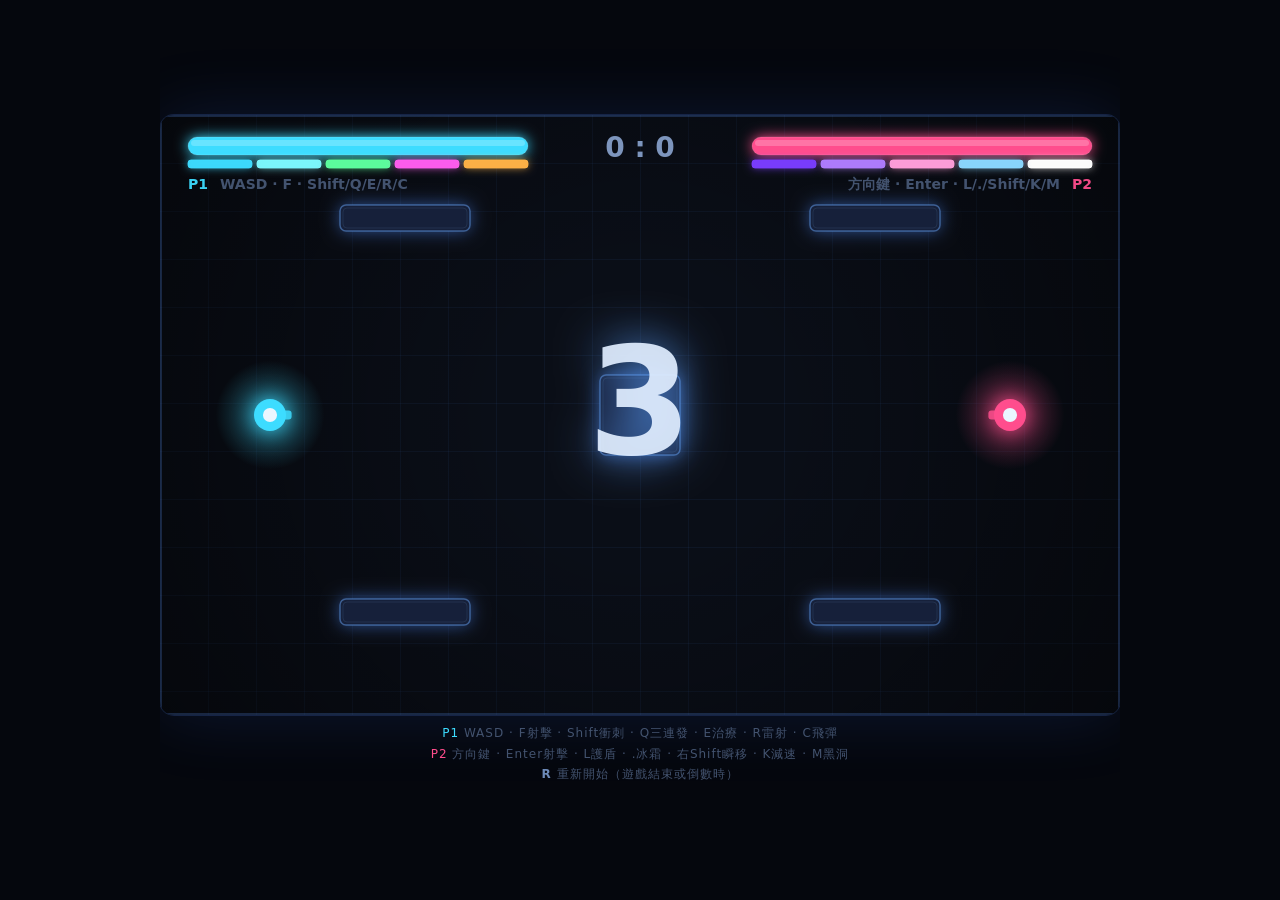
==== index.html @ 162f5c62 "Rename index to index.html" ====
<!DOCTYPE html>
<html lang="zh-Hant">
<head>
<meta charset="UTF-8">
<meta name="viewport" content="width=device-width,initial-scale=1">
<title>霓虹競技場 · 五技能對戰</title>
<style>
  * { margin:0; padding:0; box-sizing:border-box; }
  html, body {
    height:100%;
    background:#05070d;
    display:flex; align-items:center; justify-content:center;
    font-family: 'Segoe UI', system-ui, -apple-system, 'PingFang TC', 'Microsoft JhengHei', sans-serif;
    overflow:hidden;
  }
  #wrap { display:flex; flex-direction:column; align-items:center; gap:8px; }
  canvas {
    display:block;
    max-width:100vw;
    max-height:calc(100vh - 64px);
    border-radius:14px;
    box-shadow: 0 0 70px rgba(60,120,255,.15), 0 0 0 1px rgba(90,140,255,.18);
    background:#0a0e17;
  }
  #hint {
    color:#43536f; font-size:12px; letter-spacing:1px; user-select:none;
    text-align:center; line-height:1.7;
  }
  #hint b { color:#6d8ab8; font-weight:600; }
  #hint .p1 { color:#3ddcff; }
  #hint .p2 { color:#ff4d8d; }
</style>
</head>
<body>
<div id="wrap">
  <canvas id="game"></canvas>
  <div id="hint">
    <span class="p1">P1</span> WASD · F射擊 · Shift衝刺 · Q三連發 · E治療 · R雷射 · C飛彈<br>
    <span class="p2">P2</span> 方向鍵 · Enter射擊 · L護盾 · .冰霜 · 右Shift瞬移 · K減速 · M黑洞<br>
    <b>R</b> 重新開始（遊戲結束或倒數時）
  </div>
</div>
<script>
(function(){
'use strict';

/* ================= 基礎設定 ================= */
const canvas = document.getElementById('game');
const ctx = canvas.getContext('2d');
const W = 960, H = 600;
canvas.width = W;
canvas.height = H;

/* ================= 音效 ================= */
let actx = null;
function initAudio(){
  if (actx) return;
  try { actx = new (window.AudioContext || window.webkitAudioContext)(); } catch(e){}
}
function sfx(freq, dur, type, vol){
  if (!actx) return;
  try {
    const t = actx.currentTime;
    const o = actx.createOscillator();
    const g = actx.createGain();
    o.type = type || 'square';
    o.frequency.setValueAtTime(freq, t);
    o.frequency.exponentialRampToValueAtTime(Math.max(30, freq * 0.45), t + dur);
    g.gain.setValueAtTime(vol || 0.04, t);
    g.gain.exponentialRampToValueAtTime(0.0001, t + dur);
    o.connect(g); g.connect(actx.destination);
    o.start(t); o.stop(t + dur + 0.02);
  } catch(e){}
}

/* ================= 地圖 ================= */
const obstacles = [
  {x:440, y:260, w:80,  h:80},
  {x:180, y:90,  w:130, h:26},
  {x:650, y:90,  w:130, h:26},
  {x:180, y:484, w:130, h:26},
  {x:650, y:484, w:130, h:26}
];

/* ================= 技能定義 ================= */
const SKILLS = {
  // P1
  dash:   { key:'ShiftLeft',  alt:'KeyZ',   cd:3.0,  name:'衝刺',   color:'#3ddcff' },
  triple: { key:'KeyQ',       alt:'KeyX',   cd:5.0,  name:'三連發', color:'#7df9ff' },
  heal:   { key:'KeyE',       alt:'KeyV',   cd:10.0, name:'治療',   color:'#5dff9e' },
  laser:  { key:'KeyR',       alt:'KeyT',   cd:8.0,  name:'雷射',   color:'#ff5df0' },
  missile:{ key:'KeyC',       alt:'KeyB',   cd:9.0,  name:'追蹤飛彈', color:'#ffb347' },
  // P2
  shield: { key:'KeyL',       alt:'Semicolon', cd:4.0,  name:'護盾',   color:'#ffffff' },
  frost:  { key:'Period',     alt:'Comma',  cd:6.0,  name:'冰霜彈', color:'#8ad8ff' },
  blink:  { key:'ShiftRight', alt:'Numpad0', cd:7.0,  name:'瞬移',   color:'#ff9edb' },
  slow:   { key:'KeyK',       alt:'KeyI',   cd:10.0, name:'時間減速', color:'#b07dff' },
  blackhole:{ key:'KeyM',     alt:'KeyN',   cd:12.0, name:'黑洞',   color:'#7a3dff' }
};

/* ================= 玩家 ================= */
function mkPlayer(x, y, color, controls, name, skillList){
  const skillState = {};
  for (let i = 0; i < skillList.length; i++){
    const id = skillList[i];
    skillState[id] = {
      cd: 0,
      maxCd: SKILLS[id].cd,
      active: 0,
      held: false,
      pending: false
    };
  }
  return {
    x, y, spawnX:x, spawnY:y,
    r:16, hp:100, maxHp:100,
    color, name, controls,
    aim:0, cd:0, flash:0, score:0,
    lastMoveX: 0, lastMoveY: 0,
    slowTimer: 0,
    timeSlowTimer: 0,     // 被時間減速
    skills: skillState,
    skillOrder: skillList
  };
}

const p1 = mkPlayer(110, 300, '#3ddcff', {
  up:'KeyW', down:'KeyS', left:'KeyA', right:'KeyD',
  shoot:'KeyF', shootAlt:'Space'
}, 'P1', ['dash', 'triple', 'heal', 'laser', 'missile']);

const p2 = mkPlayer(850, 300, '#ff4d8d', {
  up:'ArrowUp', down:'ArrowDown', left:'ArrowLeft', right:'ArrowRight',
  shoot:'Enter', shootAlt:'Slash'
}, 'P2', ['shield', 'frost', 'blink', 'slow', 'blackhole']);

/* ================= 特殊實體 ================= */
let lasers = [];      // 雷射
let missiles = [];    // 追蹤飛彈
let blackholes = [];  // 黑洞

/* ================= 狀態 ================= */
let bullets = [];
let particles = [];
let state = 'countdown';
let countdown = 3.2;
let winner = null;
let shake = 0;
let timeSlowVisual = 0;   // 畫面紫色濾鏡強度

/* ================= 輸入 ================= */
const pressed = new Set();
const pressedKeys = new Set();

const PREVENT = new Set([
  'Space','ArrowUp','ArrowDown','ArrowLeft','ArrowRight',
  'Enter','KeyF','ShiftLeft','ShiftRight',
  'Slash','KeyQ','KeyZ','KeyE','KeyX','KeyV','KeyT','KeyC','KeyB',
  'Period','Comma','Numpad0','KeyL','Semicolon','KeyK','KeyI','KeyM','KeyN'
]);

window.addEventListener('keydown', e => {
  initAudio();
  if (PREVENT.has(e.code)) e.preventDefault();
  if (e.key === 'Enter' || e.key === ' ') e.preventDefault();

  pressed.add(e.code);
  if (e.key) pressedKeys.add(e.key);

  if (e.code === 'KeyR' && state !== 'playing'){
    resetRound(true);
  }
}, { passive: false });

window.addEventListener('keyup', e => {
  pressed.delete(e.code);
  if (e.key) pressedKeys.delete(e.key);
});

window.addEventListener('blur', () => {
  pressed.clear();
  pressedKeys.clear();
});

function isDown(code, alt){
  if (pressed.has(code)) return true;
  if (alt && pressed.has(alt)) return true;
  if (pressedKeys.has(code)) return true;
  if (alt && pressedKeys.has(alt)) return true;
  return false;
}

/* ================= 回合控制 ================= */
function resetRound(keepScore){
  resetPlayer(p1);
  resetPlayer(p2);
  if (!keepScore){ p1.score = 0; p2.score = 0; }
  bullets = [];
  particles = [];
  lasers = [];
  missiles = [];
  blackholes = [];
  state = 'countdown';
  countdown = 3.2;
  winner = null;
  shake = 0;
  timeSlowVisual = 0;
  pressed.clear();
  pressedKeys.clear();
}

function resetPlayer(p){
  p.x = p.spawnX; p.y = p.spawnY;
  p.hp = p.maxHp; p.cd = 0; p.flash = 0;
  p.lastMoveX = 0; p.lastMoveY = 0;
  p.slowTimer = 0;
  p.timeSlowTimer = 0;
  for (const id in p.skills){
    const s = p.skills[id];
    s.cd = 0;
    s.active = 0;
    s.held = false;
    s.pending = false;
  }
}

/* ================= 幾何工具 ================= */
function pushOut(p, o){
  const cx = Math.max(o.x, Math.min(p.x, o.x + o.w));
  const cy = Math.max(o.y, Math.min(p.y, o.y + o.h));
  const dx = p.x - cx, dy = p.y - cy;
  const d2 = dx*dx + dy*dy;
  if (d2 > p.r * p.r) return;
  const d = Math.sqrt(d2);
  if (d < 0.0001){
    const L = p.x - o.x, R = o.x + o.w - p.x;
    const T = p.y - o.y, B = o.y + o.h - p.y;
    const m = Math.min(L, R, T, B);
    if (m === L) p.x = o.x - p.r;
    else if (m === R) p.x = o.x + o.w + p.r;
    else if (m === T) p.y = o.y - p.r;
    else p.y = o.y + o.h + p.r;
    return;
  }
  const ov = p.r - d;
  p.x += (dx / d) * ov;
  p.y += (dy / d) * ov;
}

function hitsRect(b, o){
  const cx = Math.max(o.x, Math.min(b.x, o.x + o.w));
  const cy = Math.max(o.y, Math.min(b.y, o.y + o.h));
  return Math.hypot(b.x - cx, b.y - cy) < b.r;
}

function pointBlocked(x, y, r){
  for (let k = 0; k < obstacles.length; k++){
    const o = obstacles[k];
    const cx = Math.max(o.x, Math.min(x, o.x + o.w));
    const cy = Math.max(o.y, Math.min(y, o.y + o.h));
    if (Math.hypot(x - cx, y - cy) < r) return true;
  }
  return false;
}

function hexA(hex, a){
  let h = hex.replace('#', '');
  if (h.length === 3){
    h = h[0]+h[0]+h[1]+h[1]+h[2]+h[2];
  }
  const n = parseInt(h, 16);
  return 'rgba(' + ((n>>16)&255) + ',' + ((n>>8)&255) + ',' + (n&255) + ',' + a + ')';
}

function rr(c, x, y, w, h, r){
  r = Math.max(0, Math.min(r, Math.abs(w)/2, Math.abs(h)/2));
  c.beginPath();
  c.moveTo(x + r, y);
  c.arcTo(x + w, y, x + w, y + h, r);
  c.arcTo(x + w, y + h, x, y + h, r);
  c.arcTo(x, y + h, x, y, r);
  c.arcTo(x, y, x + w, y, r);
  c.closePath();
}

/* ================= 粒子 ================= */
function burst(x, y, color, n, spd){
  for (let i = 0; i < n; i++){
    const a = Math.random() * Math.PI * 2;
    const s = Math.random() * spd;
    const life = 0.22 + Math.random() * 0.45;
    particles.push({
      x:x, y:y,
      vx: Math.cos(a)*s, vy: Math.sin(a)*s,
      r: 1 + Math.random()*2.6,
      life:life, maxLife:life, color:color
    });
  }
}

function updateParticles(dt){
  for (let i = particles.length - 1; i >= 0; i--){
    const q = particles[i];
    q.x += q.vx * dt;
    q.y += q.vy * dt;
    const damp = Math.pow(0.06, dt);
    q.vx *= damp;
    q.vy *= damp;
    q.life -= dt;
    if (q.life <= 0) particles.splice(i, 1);
  }
}

/* ================= 射擊 ================= */
function fireBullet(p, angle, opts){
  opts = opts || {};
  const spd = opts.spd || 700;

  let safeDist = p.r + 6;
  const maxDist = p.r + 18;
  for (let d = p.r + 6; d <= maxDist; d += 2){
    const tx = p.x + Math.cos(angle) * d;
    const ty = p.y + Math.sin(angle) * d;
    if (!pointBlocked(tx, ty, 6)) safeDist = d;
  }

  const bx = p.x + Math.cos(angle) * safeDist;
  const by = p.y + Math.sin(angle) * safeDist;

  if (pointBlocked(bx, by, 6)) return;

  bullets.push({
    x: bx, y: by,
    vx: Math.cos(angle) * spd,
    vy: Math.sin(angle) * spd,
    r: opts.r || 5,
    owner: p,
    life: 2.5,
    frost: !!opts.frost,
    color: opts.color || p.color
  });
}

function fire(p){
  const s = p.skills;

  if (s.triple && s.triple.pending){
    const a = p.aim;
    fireBullet(p, a - 0.16);
    fireBullet(p, a);
    fireBullet(p, a + 0.16);
    s.triple.pending = false;
    p.flash = 0.1;
    burst(p.x + Math.cos(a)*20, p.y + Math.sin(a)*20, '#7df9ff', 10, 200);
    sfx(760, 0.07, 'square', 0.03);
    return;
  }

  if (s.frost && s.frost.pending){
    const a = p.aim + (Math.random() - 0.5) * 0.04;
    fireBullet(p, a, { frost: true, color: '#8ad8ff', r: 7 });
    s.frost.pending = false;
    p.flash = 0.08;
    burst(p.x + Math.cos(a)*20, p.y + Math.sin(a)*20, '#8ad8ff', 10, 180);
    sfx(480, 0.12, 'sine', 0.035);
    return;
  }

  const a = p.aim + (Math.random() - 0.5) * 0.07;
  fireBullet(p, a);
  p.flash = 0.07;

  for (let i = 0; i < 4; i++){
    const pa = a + (Math.random() - 0.5) * 1.3;
    const ps = 60 + Math.random() * 150;
    const life = 0.16 + Math.random() * 0.12;
    particles.push({
      x: p.x + Math.cos(a)*20, y: p.y + Math.sin(a)*20,
      vx: Math.cos(pa)*ps, vy: Math.sin(pa)*ps,
      r: 1 + Math.random()*1.6,
      life: life, maxLife: life, color: p.color
    });
  }

  sfx(620 + Math.random()*90, 0.055, 'square', 0.022);
}

/* ================= 傷害 ================= */
function damage(target, amt, b, opts){
  opts = opts || {};
  if (state === 'over') return;
  if (target.hp <= 0) return;

  if (target.skills.shield && target.skills.shield.active > 0){
    const ang = Math.atan2(b.y - target.y, b.x - target.x);
    burst(b.x, b.y, '#ffffff', 10, 180);
    for (let i = 0; i < 10; i++){
      const a2 = ang + (Math.random() - 0.5) * 1.0;
      const s = 80 + Math.random() * 140;
      const life = 0.25 + Math.random() * 0.15;
      particles.push({
        x: target.x + Math.cos(ang) * (target.r + 6),
        y: target.y + Math.sin(ang) * (target.r + 6),
        vx: Math.cos(a2) * s, vy: Math.sin(a2) * s,
        r: 1.5 + Math.random() * 2.5,
        life: life, maxLife: life, color: '#ffffff'
      });
    }
    target.flash = Math.max(target.flash, 0.12);
    sfx(300, 0.09, 'sine', 0.035);
    return;
  }

  target.hp -= amt;

  if (b && b.frost){
    target.slowTimer = Math.max(target.slowTimer, 2.0);
    burst(b.x, b.y, '#8ad8ff', 14, 160);
    sfx(380, 0.15, 'sine', 0.04);
  }

  if (b){
    target.flash = 0.25;
    burst(b.x, b.y, b.color || target.color, 12, 210);
  } else {
    target.flash = 0.25;
    burst(target.x, target.y, opts.color || target.color, 16, 240);
  }
  shake = Math.min(11, shake + 7);
  sfx(180, 0.16, 'sawtooth', 0.05);

  if (target.hp <= 0){
    target.hp = 0;
    state = 'over';
    winner = (target === p1) ? p2 : p1;
    winner.score++;
    burst(target.x, target.y, target.color, 46, 340);
    burst(target.x, target.y, '#ffffff', 18, 220);
    shake = 16;
    sfx(110, 0.7, 'sawtooth', 0.08);
    sfx(70, 0.9, 'triangle', 0.07);
  }
}

/* ================= 技能使用 ================= */
function tryUseSkill(p, id){
  const s = p.skills[id];
  if (!s) return;
  if (s.cd > 0 || s.active > 0 || s.pending) return;

  const def = SKILLS[id];
  const foe = (p === p1) ? p2 : p1;

  if (id === 'dash'){
    s.active = 0.35;
    s.cd = s.maxCd;
    burst(p.x, p.y, def.color, 20, 260);
    sfx(880, 0.12, 'sine', 0.05);
  } else if (id === 'triple'){
    s.pending = true;
    s.cd = s.maxCd;
    burst(p.x, p.y, def.color, 12, 180);
    sfx(700, 0.1, 'triangle', 0.04);
  } else if (id === 'heal'){
    const before = p.hp;
    p.hp = Math.min(p.maxHp, p.hp + 25);
    if (p.hp > before){
      burst(p.x, p.y, def.color, 18, 160);
      sfx(520, 0.25, 'sine', 0.05);
    }
    s.cd = s.maxCd;
  } else if (id === 'laser'){
    // 雷射：沿瞄準方向發射，貫穿一切
    lasers.push({
      x: p.x, y: p.y,
      angle: p.aim,
      life: 0.35,
      maxLife: 0.35,
      owner: p,
      color: def.color
    });
    s.cd = s.maxCd;
    burst(p.x + Math.cos(p.aim)*30, p.y + Math.sin(p.aim)*30, def.color, 20, 260);
    shake = Math.min(10, shake + 6);
    sfx(1200, 0.25, 'sawtooth', 0.05);
    // 立即對路徑上的對手造成傷害
    const dx = foe.x - p.x, dy = foe.y - p.y;
    const dist = Math.hypot(dx, dy);
    const dot = dx * Math.cos(p.aim) + dy * Math.sin(p.aim);
    if (dot > 0 && dist > 0){
      const perp = Math.abs(-dx * Math.sin(p.aim) + dy * Math.cos(p.aim));
      if (perp < foe.r + 10){
        damage(foe, 20, null, { color: def.color });
      }
    }
  } else if (id === 'missile'){
    // 追蹤飛彈：發射 2 枚
    for (let i = 0; i < 2; i++){
      const offset = (i - 0.5) * 0.4;
      missiles.push({
        x: p.x + Math.cos(p.aim + offset) * 24,
        y: p.y + Math.sin(p.aim + offset) * 24,
        vx: Math.cos(p.aim + offset) * 300,
        vy: Math.sin(p.aim + offset) * 300,
        angle: p.aim + offset,
        life: 3.0,
        r: 6,
        owner: p,
        target: foe,
        color: def.color
      });
    }
    s.cd = s.maxCd;
    burst(p.x, p.y, def.color, 16, 220);
    sfx(420, 0.2, 'sawtooth', 0.04);
  } else if (id === 'shield'){
    s.active = 1.2;
    s.cd = s.maxCd;
    burst(p.x, p.y, '#ffffff', 16, 160);
    sfx(500, 0.2, 'triangle', 0.05);
  } else if (id === 'frost'){
    s.pending = true;
    s.cd = s.maxCd;
    burst(p.x, p.y, def.color, 12, 180);
    sfx(560, 0.12, 'sine', 0.04);
  } else if (id === 'blink'){
    const dist = 120;
    const steps = 12;
    let tx = p.x, ty = p.y;
    for (let i = 1; i <= steps; i++){
      const nx = p.x + Math.cos(p.aim) * (dist * i / steps);
      const ny = p.y + Math.sin(p.aim) * (dist * i / steps);
      const cx = Math.max(0, Math.min(W, nx));
      const cy = Math.max(0, Math.min(H, ny));
      if (pointBlocked(cx, cy, p.r)) break;
      tx = cx; ty = cy;
    }
    burst(p.x, p.y, def.color, 14, 200);
    p.x = tx; p.y = ty;
    burst(p.x, p.y, def.color, 14, 200);
    s.cd = s.maxCd;
    sfx(960, 0.15, 'sine', 0.05);
  } else if (id === 'slow'){
    // 時間減速：對手移動速度 -40%，持續 3 秒
    foe.timeSlowTimer = Math.max(foe.timeSlowTimer, 3.0);
    timeSlowVisual = Math.max(timeSlowVisual, 0.5);
    s.cd = s.maxCd;
    burst(foe.x, foe.y, def.color, 24, 200);
    sfx(260, 0.4, 'sine', 0.05);
  } else if (id === 'blackhole'){
    // 黑洞：在對手位置生成，持續 2 秒
    blackholes.push({
      x: foe.x, y: foe.y,
      life: 2.0,
      maxLife: 2.0,
      r: 8,
      maxR: 70,
      owner: p,
      color: def.color,
      tickTimer: 0
    });
    s.cd = s.maxCd;
    burst(foe.x, foe.y, def.color, 20, 200);
    sfx(140, 0.5, 'sawtooth', 0.05);
  }
}

/* ================= 更新：雷射 ================= */
function updateLasers(dt){
  for (let i = lasers.length - 1; i >= 0; i--){
    lasers[i].life -= dt;
    if (lasers[i].life <= 0) lasers.splice(i, 1);
  }
}

/* ================= 更新：飛彈 ================= */
function updateMissiles(dt){
  for (let i = missiles.length - 1; i >= 0; i--){
    const m = missiles[i];
    m.life -= dt;

    // 追蹤目標
    if (m.target && m.target.hp > 0){
      const desired = Math.atan2(m.target.y - m.y, m.target.x - m.x);
      let diff = desired - m.angle;
      while (diff > Math.PI) diff -= Math.PI * 2;
      while (diff < -Math.PI) diff += Math.PI * 2;
      m.angle += Math.sign(diff) * Math.min(Math.abs(diff), 4.5 * dt);
    }

    const spd = 380;
    m.vx = Math.cos(m.angle) * spd;
    m.vy = Math.sin(m.angle) * spd;
    m.x += m.vx * dt;
    m.y += m.vy * dt;

    // 拖尾粒子
    if (Math.random() < 0.7){
      particles.push({
        x: m.x, y: m.y,
        vx: (Math.random() - 0.5) * 40,
        vy: (Math.random() - 0.5) * 40,
        r: 1 + Math.random() * 2,
        life: 0.2, maxLife: 0.2,
        color: m.color
      });
    }

    let dead = false;

    if (m.life <= 0 || m.x < -20 || m.x > W + 20 || m.y < -20 || m.y > H + 20){
      dead = true;
    }

    // 撞障礙物
    if (!dead){
      for (let k = 0; k < obstacles.length; k++){
        if (hitsRect(m, obstacles[k])){
          burst(m.x, m.y, m.color, 10, 180);
          dead = true;
          break;
        }
      }
    }

    // 撞對手
    if (!dead){
      const foe = m.target;
      if (foe && foe.hp > 0 && Math.hypot(m.x - foe.x, m.y - foe.y) < foe.r + m.r){
        damage(foe, 10, { x: m.x, y: m.y, color: m.color });
        burst(m.x, m.y, m.color, 14, 220);
        dead = true;
      }
    }

    if (dead) missiles.splice(i, 1);
  }
}

/* ================= 更新：黑洞 ================= */
function updateBlackholes(dt){
  for (let i = blackholes.length - 1; i >= 0; i--){
    const bh = blackholes[i];
    bh.life -= dt;
    bh.tickTimer += dt;

    // 黑洞視覺粒子
    if (Math.random() < 0.8){
      const ang = Math.random() * Math.PI * 2;
      const dist = 40 + Math.random() * 40;
      particles.push({
        x: bh.x + Math.cos(ang) * dist,
        y: bh.y + Math.sin(ang) * dist,
        vx: -Math.cos(ang) * 160,
        vy: -Math.sin(ang) * 160,
        r: 1 + Math.random() * 2,
        life: 0.3, maxLife: 0.3,
        color: bh.color
      });
    }

    // 吸引對手
    const foe = (bh.owner === p1) ? p2 : p1;
    if (foe.hp > 0 && bh.life > 0){
      const dx = bh.x - foe.x;
      const dy = bh.y - foe.y;
      const d = Math.hypot(dx, dy);
      if (d > 4 && d < 220){
        const pull = 260 * dt;
        foe.x += (dx / d) * pull;
        foe.y += (dy / d) * pull;
        foe.x = Math.max(foe.r, Math.min(W - foe.r, foe.x));
        foe.y = Math.max(foe.r, Math.min(H - foe.r, foe.y));
        for (let k = 0; k < obstacles.length; k++) pushOut(foe, obstacles[k]);
      }
    }

    // 每 0.4 秒造成 5 傷害
    if (bh.tickTimer >= 0.4 && bh.life > 0){
      bh.tickTimer -= 0.4;
      if (foe.hp > 0 && Math.hypot(bh.x - foe.x, bh.y - foe.y) < 70){
        damage(foe, 5, null, { color: bh.color });
      }
    }

    if (bh.life <= 0) blackholes.splice(i, 1);
  }
}

/* ================= 更新：玩家 ================= */
function updatePlayer(p, foe, dt){
  for (let i = 0; i < p.skillOrder.length; i++){
    const id = p.skillOrder[i];
    const s = p.skills[id];
    const def = SKILLS[id];
    const down = isDown(def.key, def.alt);
    if (down && !s.held) tryUseSkill(p, id);
    s.held = down;
  }

  for (const id in p.skills){
    const s = p.skills[id];
    if (s.active > 0) s.active = Math.max(0, s.active - dt);
    if (s.cd > 0) s.cd = Math.max(0, s.cd - dt);
  }

  let speedMul = 1;
  if (p.slowTimer > 0){
    p.slowTimer = Math.max(0, p.slowTimer - dt);
    speedMul *= 0.5;
  }
  if (p.timeSlowTimer > 0){
    p.timeSlowTimer = Math.max(0, p.timeSlowTimer - dt);
    speedMul *= 0.6;
  }

  const c = p.controls;
  let dx = 0, dy = 0;
  if (isDown(c.up))    dy -= 1;
  if (isDown(c.down))  dy += 1;
  if (isDown(c.left))  dx -= 1;
  if (isDown(c.right)) dx += 1;

  const len = Math.hypot(dx, dy);
  if (len > 0){
    dx /= len; dy /= len;
    p.lastMoveX = dx;
    p.lastMoveY = dy;
  }

  let spd = 255 * speedMul;
  if (p.skills.dash && p.skills.dash.active > 0) spd = 720 * speedMul;

  p.x += dx * spd * dt;
  p.y += dy * spd * dt;

  p.x = Math.max(p.r, Math.min(W - p.r, p.x));
  p.y = Math.max(p.r, Math.min(H - p.r, p.y));

  for (let i = 0; i < obstacles.length; i++) pushOut(p, obstacles[i]);

  p.aim = Math.atan2(foe.y - p.y, foe.x - p.x);

  p.cd -= dt;
  if (isDown(c.shoot, c.shootAlt) && p.cd <= 0){
    fire(p);
    p.cd = 0.34;
  }
}

function updateBullets(dt){
  const toRemove = [];

  for (let i = 0; i < bullets.length; i++){
    const b = bullets[i];
    b.x += b.vx * dt;
    b.y += b.vy * dt;
    b.life -= dt;

    let dead = false;

    if (b.life <= 0 || b.x < b.r || b.x > W - b.r || b.y < b.r || b.y > H - b.r){
      dead = true;
    }

    if (!dead){
      for (let k = 0; k < obstacles.length; k++){
        if (hitsRect(b, obstacles[k])){
          burst(b.x, b.y, b.color || b.owner.color, 6, 130);
          dead = true;
          break;
        }
      }
    }

    if (!dead){
      const target = (b.owner === p1) ? p2 : p1;
      if (target.hp > 0 && Math.hypot(b.x - target.x, b.y - target.y) < target.r + b.r){
        damage(target, 13, b);
        dead = true;
      }
    }

    if (dead) toRemove.push(i);
  }

  for (let i = toRemove.length - 1; i >= 0; i--){
    bullets.splice(toRemove[i], 1);
  }
}

function update(dt){
  if (shake > 0) shake = Math.max(0, shake - dt * 55);
  if (timeSlowVisual > 0) timeSlowVisual = Math.max(0, timeSlowVisual - dt);

  if (state === 'countdown'){
    countdown -= dt;
    p1.aim = Math.atan2(p2.y - p1.y, p2.x - p1.x);
    p2.aim = Math.atan2(p1.y - p2.y, p1.x - p2.x);
    if (countdown <= 0){
      state = 'playing';
      sfx(900, 0.14, 'square', 0.05);
    }
  } else if (state === 'playing'){
    if (p1.hp > 0 && p2.hp > 0){
      updatePlayer(p1, p2, dt);
      updatePlayer(p2, p1, dt);
    }
    updateBullets(dt);
    updateLasers(dt);
    updateMissiles(dt);
    updateBlackholes(dt);
  }

  updateParticles(dt);
  p1.flash = Math.max(0, p1.flash - dt);
  p2.flash = Math.max(0, p2.flash - dt);
}

/* ================= 繪製 ================= */
let vignette = null;
let vignetteW = 0, vignetteH = 0;

function drawBackground(){
  ctx.fillStyle = '#0a0e17';
  ctx.fillRect(-20, -20, W + 40, H + 40);

  ctx.strokeStyle = 'rgba(70,130,220,0.07)';
  ctx.lineWidth = 1;
  ctx.beginPath();
  for (let x = 0; x <= W; x += 48){
    ctx.moveTo(x + 0.5, 0);
    ctx.lineTo(x + 0.5, H);
  }
  for (let y = 0; y <= H; y += 48){
    ctx.moveTo(0, y + 0.5);
    ctx.lineTo(W, y + 0.5);
  }
  ctx.stroke();

  if (!vignette || vignetteW !== W || vignetteH !== H){
    vignette = ctx.createRadialGradient(W/2, H/2, 140, W/2, H/2, Math.max(W,H) * 0.72);
    vignette.addColorStop(0, 'rgba(0,0,0,0)');
    vignette.addColorStop(1, 'rgba(0,0,0,0.62)');
    vignetteW = W;
    vignetteH = H;
  }
  ctx.fillStyle = vignette;
  ctx.fillRect(0, 0, W, H);

  // 時間減速畫面紫色濾鏡
  if (timeSlowVisual > 0){
    ctx.fillStyle = 'rgba(176,125,255,' + (timeSlowVisual * 0.12) + ')';
    ctx.fillRect(0, 0, W, H);
  }

  ctx.strokeStyle = 'rgba(90,150,255,0.22)';
  ctx.lineWidth = 2;
  ctx.strokeRect(1, 1, W - 2, H - 2);
}

function drawObstacles(){
  for (let i = 0; i < obstacles.length; i++){
    const o = obstacles[i];

    ctx.save();
    ctx.shadowColor = 'rgba(80,140,255,0.55)';
    ctx.shadowBlur = 18;
    ctx.fillStyle = '#16203a';
    rr(ctx, o.x, o.y, o.w, o.h, 6);
    ctx.fill();
    ctx.restore();

    ctx.strokeStyle = 'rgba(110,170,255,0.45)';
    ctx.lineWidth = 1.5;
    rr(ctx, o.x, o.y, o.w, o.h, 6);
    ctx.stroke();

    ctx.strokeStyle = 'rgba(150,205,255,0.10)';
    ctx.lineWidth = 1;
    rr(ctx, o.x + 3, o.y + 3, o.w - 6, o.h - 6, 4);
    ctx.stroke();
  }
}

function drawPlayer(p){
  if (p.skills.shield && p.skills.shield.active > 0){
    const baseA = Math.min(1, p.skills.shield.active * 3);
    const hitBoost = Math.min(1, p.flash * 6);
    const a = Math.min(1, baseA + hitBoost * 0.5);
    ctx.save();
    ctx.strokeStyle = 'rgba(255,255,255,' + (0.55 * a + 0.15 * hitBoost) + ')';
    ctx.lineWidth = 3 + hitBoost * 2;
    ctx.shadowColor = '#ffffff';
    ctx.shadowBlur = 20 + hitBoost * 30;
    ctx.beginPath();
    ctx.arc(p.x, p.y, p.r + 12, 0, Math.PI * 2);
    ctx.stroke();
    ctx.restore();
  }

  if (p.skills.dash && p.skills.dash.active > 0){
    let mx = p.lastMoveX, my = p.lastMoveY;
    if (mx === 0 && my === 0){ mx = Math.cos(p.aim); my = Math.sin(p.aim); }
    ctx.save();
    ctx.globalAlpha = 0.35;
    ctx.fillStyle = p.color;
    ctx.beginPath();
    ctx.arc(p.x - mx * 14, p.y - my * 14, p.r * 0.8, 0, Math.PI * 2);
    ctx.fill();
    ctx.restore();
  }

  if (p.slowTimer > 0){
    ctx.save();
    ctx.strokeStyle = 'rgba(138,216,255,0.6)';
    ctx.lineWidth = 2;
    ctx.beginPath();
    ctx.arc(p.x, p.y, p.r + 5, 0, Math.PI * 2);
    ctx.stroke();
    ctx.restore();
  }

  if (p.timeSlowTimer > 0){
    ctx.save();
    ctx.strokeStyle = 'rgba(176,125,255,0.7)';
    ctx.lineWidth = 2;
    ctx.setLineDash([4, 4]);
    ctx.beginPath();
    ctx.arc(p.x, p.y, p.r + 8, 0, Math.PI * 2);
    ctx.stroke();
    ctx.setLineDash([]);
    ctx.restore();
  }

  const gg = ctx.createRadialGradient(p.x, p.y, 0, p.x, p.y, p.r * 3.4);
  gg.addColorStop(0, hexA(p.color, 0.42));
  gg.addColorStop(1, hexA(p.color, 0));
  ctx.fillStyle = gg;
  ctx.beginPath();
  ctx.arc(p.x, p.y, p.r * 3.4, 0, Math.PI * 2);
  ctx.fill();

  ctx.save();
  ctx.translate(p.x, p.y);
  ctx.rotate(p.aim);
  ctx.fillStyle = hexA(p.color, 0.85);
  rr(ctx, p.r * 0.35, -4.5, p.r * 1.0, 9, 3);
  ctx.fill();
  ctx.restore();

  ctx.save();
  ctx.shadowColor = p.color;
  ctx.shadowBlur = 22;
  ctx.fillStyle = p.color;
  ctx.beginPath();
  ctx.arc(p.x, p.y, p.r, 0, Math.PI * 2);
  ctx.fill();
  ctx.restore();

  ctx.fillStyle = '#eaf6ff';
  ctx.beginPath();
  ctx.arc(p.x, p.y, p.r * 0.44, 0, Math.PI * 2);
  ctx.fill();

  if (p.flash > 0){
    ctx.strokeStyle = 'rgba(255,255,255,' + Math.min(1, p.flash * 4.5) + ')';
    ctx.lineWidth = 3;
    ctx.beginPath();
    ctx.arc(p.x, p.y, p.r + 7, 0, Math.PI * 2);
    ctx.stroke();
  }

  if (p.skills.triple && p.skills.triple.pending){
    ctx.save();
    ctx.fillStyle = '#7df9ff';
    for (let i = -1; i <= 1; i++){
      const a = p.aim + i * 0.16;
      ctx.beginPath();
      ctx.arc(p.x + Math.cos(a) * (p.r + 18), p.y + Math.sin(a) * (p.r + 18), 3, 0, Math.PI * 2);
      ctx.fill();
    }
    ctx.restore();
  }

  if (p.skills.frost && p.skills.frost.pending){
    ctx.save();
    ctx.fillStyle = '#8ad8ff';
    ctx.shadowColor = '#8ad8ff';
    ctx.shadowBlur = 10;
    const bx = p.x + Math.cos(p.aim) * (p.r + 18);
    const by = p.y + Math.sin(p.aim) * (p.r + 18);
    ctx.beginPath();
    ctx.arc(bx, by, 4, 0, Math.PI * 2);
    ctx.fill();
    ctx.restore();
  }
}

function drawLasers(){
  for (let i = 0; i < lasers.length; i++){
    const l = lasers[i];
    const prog = 1 - l.life / l.maxLife;
    const len = 1200 * Math.min(1, prog * 4);
    const ex = l.x + Math.cos(l.angle) * len;
    const ey = l.y + Math.sin(l.angle) * len;

    ctx.save();
    ctx.lineCap = 'round';

    ctx.shadowColor = l.color;
    ctx.shadowBlur = 30;
    ctx.strokeStyle = hexA(l.color, 0.9 * (l.life / l.maxLife));
    ctx.lineWidth = 14;
    ctx.beginPath();
    ctx.moveTo(l.x, l.y);
    ctx.lineTo(ex, ey);
    ctx.stroke();

    ctx.shadowBlur = 15;
    ctx.strokeStyle = 'rgba(255,255,255,' + (0.95 * (l.life / l.maxLife)) + ')';
    ctx.lineWidth = 4;
    ctx.beginPath();
    ctx.moveTo(l.x, l.y);
    ctx.lineTo(ex, ey);
    ctx.stroke();

    ctx.restore();
  }
}

function drawMissiles(){
  for (let i = 0; i < missiles.length; i++){
    const m = missiles[i];
    ctx.save();
    ctx.translate(m.x, m.y);
    ctx.rotate(m.angle);

    ctx.shadowColor = m.color;
    ctx.shadowBlur = 20;
    ctx.fillStyle = m.color;
    ctx.beginPath();
    ctx.moveTo(10, 0);
    ctx.lineTo(-6, -5);
    ctx.lineTo(-3, 0);
    ctx.lineTo(-6, 5);
    ctx.closePath();
    ctx.fill();

    ctx.fillStyle = '#ffffff';
    ctx.beginPath();
    ctx.arc(0, 0, 2.5, 0, Math.PI * 2);
    ctx.fill();

    ctx.restore();
  }
}

function drawBlackholes(){
  for (let i = 0; i < blackholes.length; i++){
    const bh = blackholes[i];
    const lifePct = bh.life / bh.maxLife;
    const radius = bh.maxR * (1 - lifePct * 0.3);

    ctx.save();

    const grd = ctx.createRadialGradient(bh.x, bh.y, 0, bh.x, bh.y, radius);
    grd.addColorStop(0, 'rgba(20,0,40,' + (0.95 * lifePct) + ')');
    grd.addColorStop(0.4, hexA(bh.color, 0.5 * lifePct));
    grd.addColorStop(1, hexA(bh.color, 0));

    ctx.fillStyle = grd;
    ctx.beginPath();
    ctx.arc(bh.x, bh.y, radius, 0, Math.PI * 2);
    ctx.fill();

    ctx.strokeStyle = hexA(bh.color, 0.8 * lifePct);
    ctx.lineWidth = 2;
    ctx.shadowColor = bh.color;
    ctx.shadowBlur = 25;
    ctx.beginPath();
    ctx.arc(bh.x, bh.y, radius * 0.6, 0, Math.PI * 2);
    ctx.stroke();

    ctx.restore();
  }
}

function drawBullets(){
  ctx.lineCap = 'round';
  for (let i = 0; i < bullets.length; i++){
    const b = bullets[i];
    const col = b.color || b.owner.color;

    const tx = b.x - b.vx * 0.024;
    const ty = b.y - b.vy * 0.024;
    const grd = ctx.createLinearGradient(tx, ty, b.x, b.y);
    grd.addColorStop(0, hexA(col, 0));
    grd.addColorStop(1, hexA(col, 0.85));
    ctx.strokeStyle = grd;
    ctx.lineWidth = b.r * 1.7;
    ctx.beginPath();
    ctx.moveTo(tx, ty);
    ctx.lineTo(b.x, b.y);
    ctx.stroke();

    ctx.save();
    ctx.shadowColor = col;
    ctx.shadowBlur = 14;
    ctx.fillStyle = '#ffffff';
    ctx.beginPath();
    ctx.arc(b.x, b.y, b.r * 0.62, 0, Math.PI * 2);
    ctx.fill();
    ctx.restore();
  }
}

function drawParticles(){
  for (let i = 0; i < particles.length; i++){
    const q = particles[i];
    const a = Math.max(0, q.life / q.maxLife);
    ctx.globalAlpha = a;
    ctx.fillStyle = q.color;
    ctx.beginPath();
    ctx.arc(q.x, q.y, Math.max(0.3, q.r * a), 0, Math.PI * 2);
    ctx.fill();
  }
  ctx.globalAlpha = 1;
}

function drawBar(x, y, w, h, p, fromRight){
  ctx.fillStyle = 'rgba(255,255,255,0.07)';
  rr(ctx, x, y, w, h, h/2);
  ctx.fill();

  const pct = Math.max(0, p.hp / p.maxHp);
  const fw = w * pct;

  if (fw > 2){
    const bx = fromRight ? x + w - fw : x;
    ctx.save();
    ctx.shadowColor = p.color;
    ctx.shadowBlur = 14;
    ctx.fillStyle = p.color;
    rr(ctx, bx, y, fw, h, Math.min(h/2, fw/2));
    ctx.fill();
    ctx.restore();

    ctx.fillStyle = 'rgba(255,255,255,0.22)';
    rr(ctx, bx + 3, y + 3, Math.max(0, fw - 6), h/2 - 3, Math.min((h/2-3)/2, Math.max(0, fw-6)/2));
    ctx.fill();
  }

  ctx.strokeStyle = 'rgba(255,255,255,0.12)';
  ctx.lineWidth = 1;
  rr(ctx, x, y, w, h, h/2);
  ctx.stroke();
}

function drawSkillSlots(x, y, w, p, fromRight){
  const n = p.skillOrder.length;
  const gap = 5;
  const slotW = (w - gap * (n - 1)) / n;
  const slotH = 8;

  for (let i = 0; i < n; i++){
    const id = p.skillOrder[i];
    const s = p.skills[id];
    const def = SKILLS[id];
    const sx = fromRight
      ? x + w - slotW - (slotW + gap) * i
      : x + (slotW + gap) * i;

    ctx.fillStyle = 'rgba(255,255,255,0.08)';
    rr(ctx, sx, y, slotW, slotH, 3);
    ctx.fill();

    let pct = 0;
    if (s.pending) pct = 1;
    else if (s.active > 0) pct = 1;
    else pct = 1 - (s.cd / s.maxCd);

    const fw = slotW * Math.max(0, pct);
    if (fw > 1){
      const bx = fromRight ? sx + slotW - fw : sx;
      ctx.fillStyle = (pct >= 1) ? hexA(def.color, 0.9) : hexA(def.color, 0.35);
      rr(ctx, bx, y, fw, slotH, 3);
      ctx.fill();

      if (pct >= 1){
        ctx.save();
        ctx.shadowColor = def.color;
        ctx.shadowBlur = 8;
        ctx.fillStyle = hexA(def.color, 0.7);
        rr(ctx, bx, y, fw, slotH, 3);
        ctx.fill();
        ctx.restore();
      }
    }

    ctx.strokeStyle = (pct >= 1) ? hexA(def.color, 0.8) : 'rgba(255,255,255,0.15)';
    ctx.lineWidth = 1;
    rr(ctx, sx, y, slotW, slotH, 3);
    ctx.stroke();
  }
}

function drawHUD(){
  const bw = 340, bh = 18, by = 22, m = 28;

  drawBar(m, by, bw, bh, p1, false);
  drawBar(W - m - bw, by, bw, bh, p2, true);
  drawSkillSlots(m, by + bh + 5, bw, p1, false);
  drawSkillSlots(W - m - bw, by + bh + 5, bw, p2, true);

  ctx.font = '600 14px system-ui, -apple-system, sans-serif';
  ctx.textAlign = 'left';
  ctx.textBaseline = 'alphabetic';
  ctx.fillStyle = hexA(p1.color, 0.95);
  ctx.fillText('P1', m, by + bh + 34);
  ctx.fillStyle = '#43536f';
  ctx.fillText('WASD · F · Shift/Q/E/R/C', m + 32, by + bh + 34);

  ctx.textAlign = 'right';
  ctx.fillStyle = hexA(p2.color, 0.95);
  ctx.fillText('P2', W - m, by + bh + 34);
  ctx.fillStyle = '#43536f';
  ctx.fillText('方向鍵 · Enter · L/./Shift/K/M', W - m - 32, by + bh + 34);

  ctx.textAlign = 'center';
  ctx.font = '700 28px system-ui, -apple-system, sans-serif';
  ctx.fillStyle = '#7d95bd';
  ctx.fillText(p1.score + ' : ' + p2.score, W / 2, by + bh + 2);
}

function drawOverlay(){
  if (state === 'countdown'){
    const n = Math.ceil(countdown);
    ctx.save();
    ctx.textAlign = 'center';
    ctx.textBaseline = 'middle';
    ctx.font = '800 150px system-ui, -apple-system, sans-serif';
    ctx.fillStyle = 'rgba(225,238,255,0.92)';
    ctx.shadowColor = 'rgba(90,160,255,0.9)';
    ctx.shadowBlur = 45;
    ctx.fillText(n > 0 ? String(n) : 'GO', W / 2, H / 2);
    ctx.restore();
  }

  if (state === 'over'){
    ctx.fillStyle = 'rgba(5,8,15,0.74)';
    ctx.fillRect(0, 0, W, H);

    ctx.save();
    ctx.textAlign = 'center';
    ctx.textBaseline = 'middle';

    ctx.font = '800 66px system-ui, -apple-system, sans-serif';
    ctx.fillStyle = winner.color;
    ctx.shadowColor = winner.color;
    ctx.shadowBlur = 45;
    ctx.fillText(winner.name + ' 勝利', W / 2, H / 2 - 42);

    ctx.shadowBlur = 0;
    ctx.font = '500 20px system-ui, -apple-system, sans-serif';
    ctx.fillStyle = '#8fa8d0';
    ctx.fillText('按 R 再來一場', W / 2, H / 2 + 52);
    ctx.restore();
  }
}

function render(){
  ctx.fillStyle = '#0a0e17';
  ctx.fillRect(0, 0, W, H);

  drawBackground();

  ctx.save();
  if (shake > 0){
    ctx.translate((Math.random() - 0.5) * shake, (Math.random() - 0.5) * shake);
  }
  drawObstacles();
  drawParticles();
  drawBlackholes();
  drawLasers();
  drawBullets();
  drawMissiles();
  drawPlayer(p2);
  drawPlayer(p1);
  ctx.restore();

  drawHUD();
  drawOverlay();
}

/* ================= 主迴圈 ================= */
let lastT = performance.now();
function loop(now){
  let dt = (now - lastT) / 1000;
  lastT = now;
  if (dt > 0.05) dt = 0.05;
  if (dt < 0) dt = 0;

  update(dt);
  render();

  requestAnimationFrame(loop);
}

resetRound(false);
requestAnimationFrame(loop);

})();
</script>
</body>
</html>
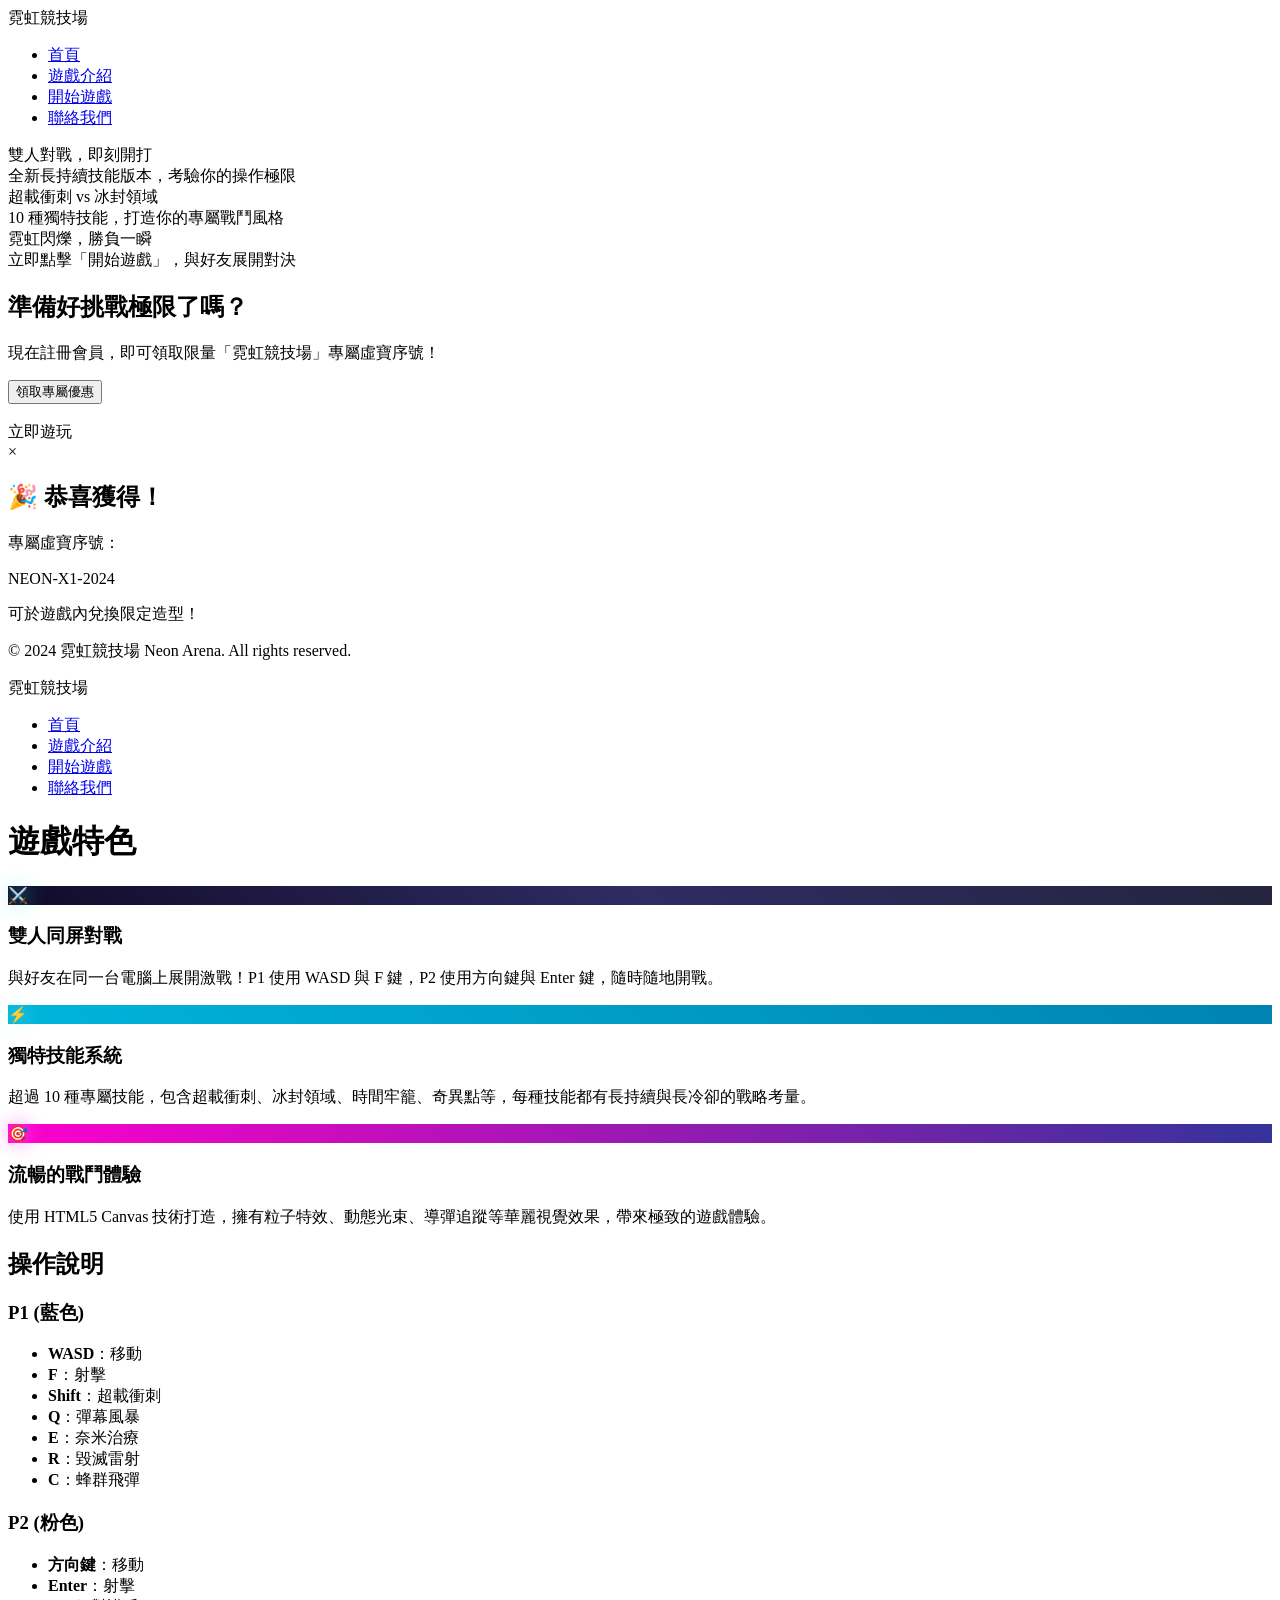
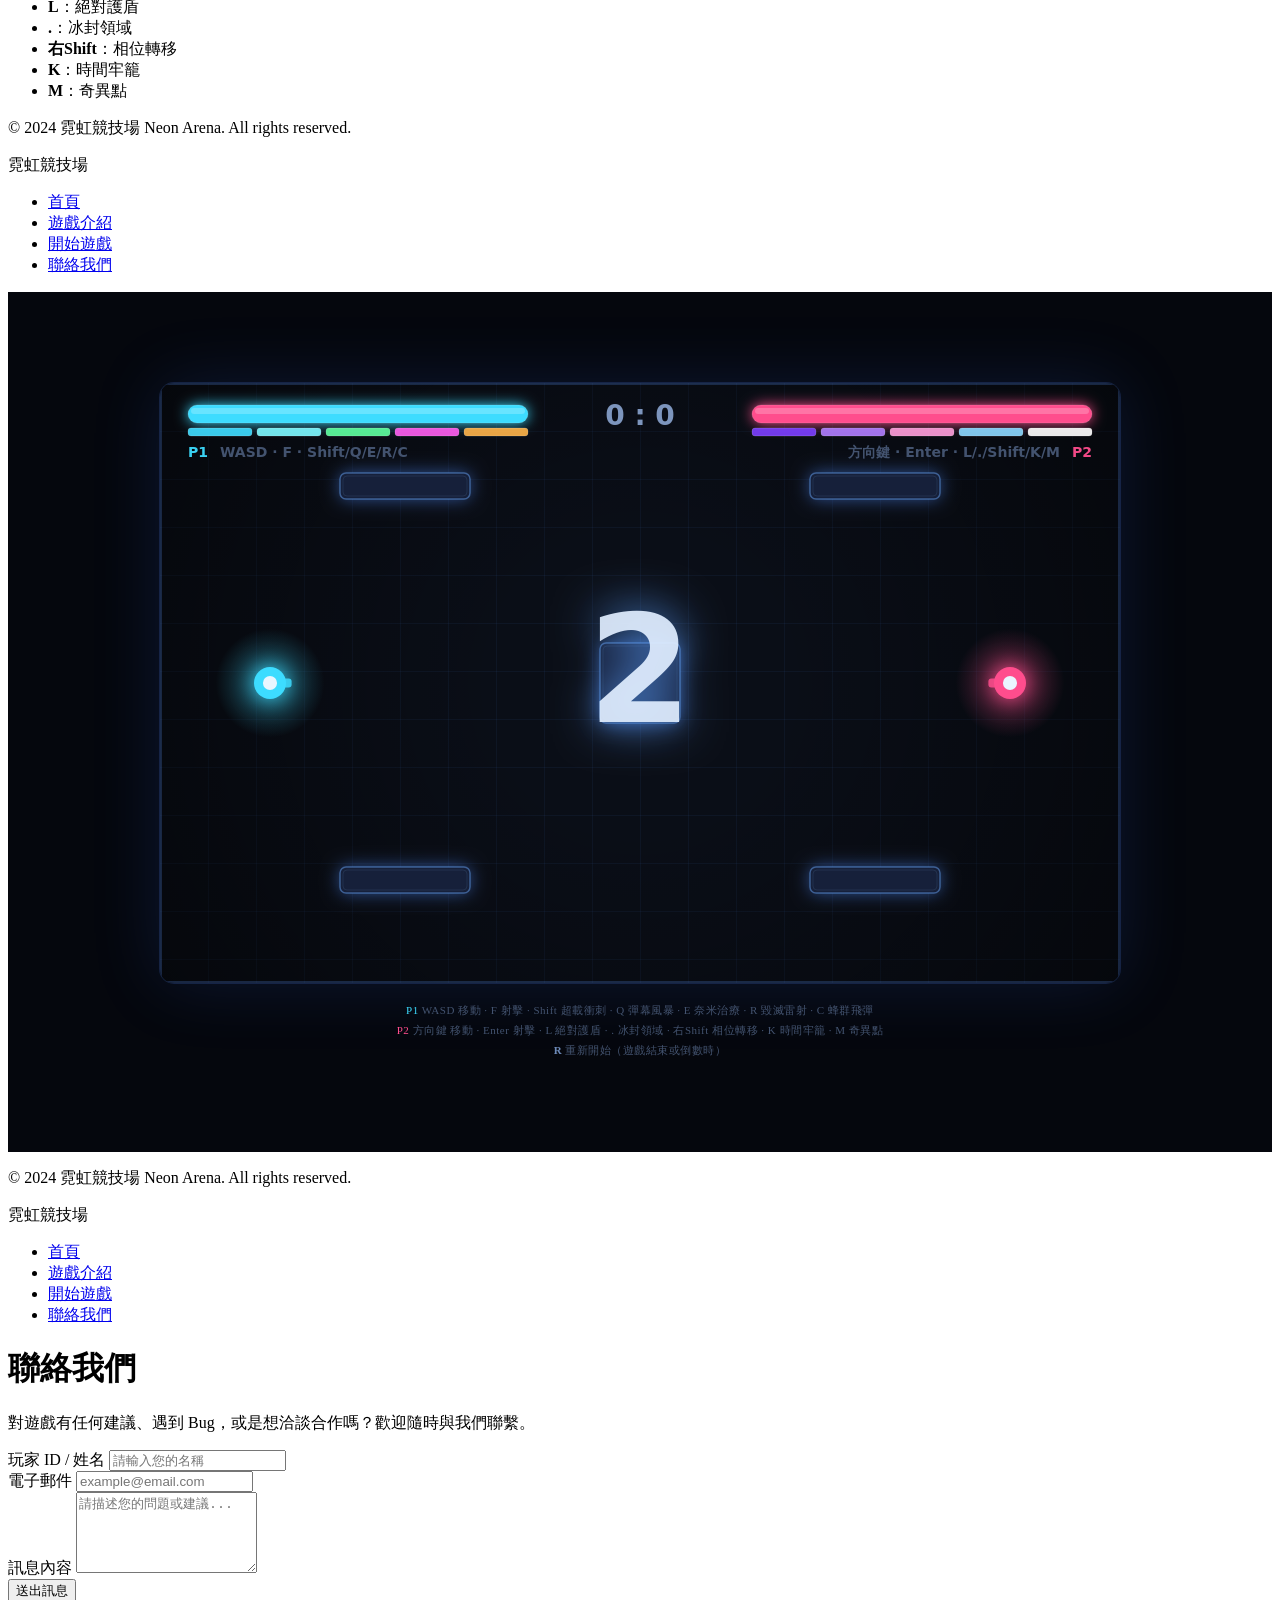
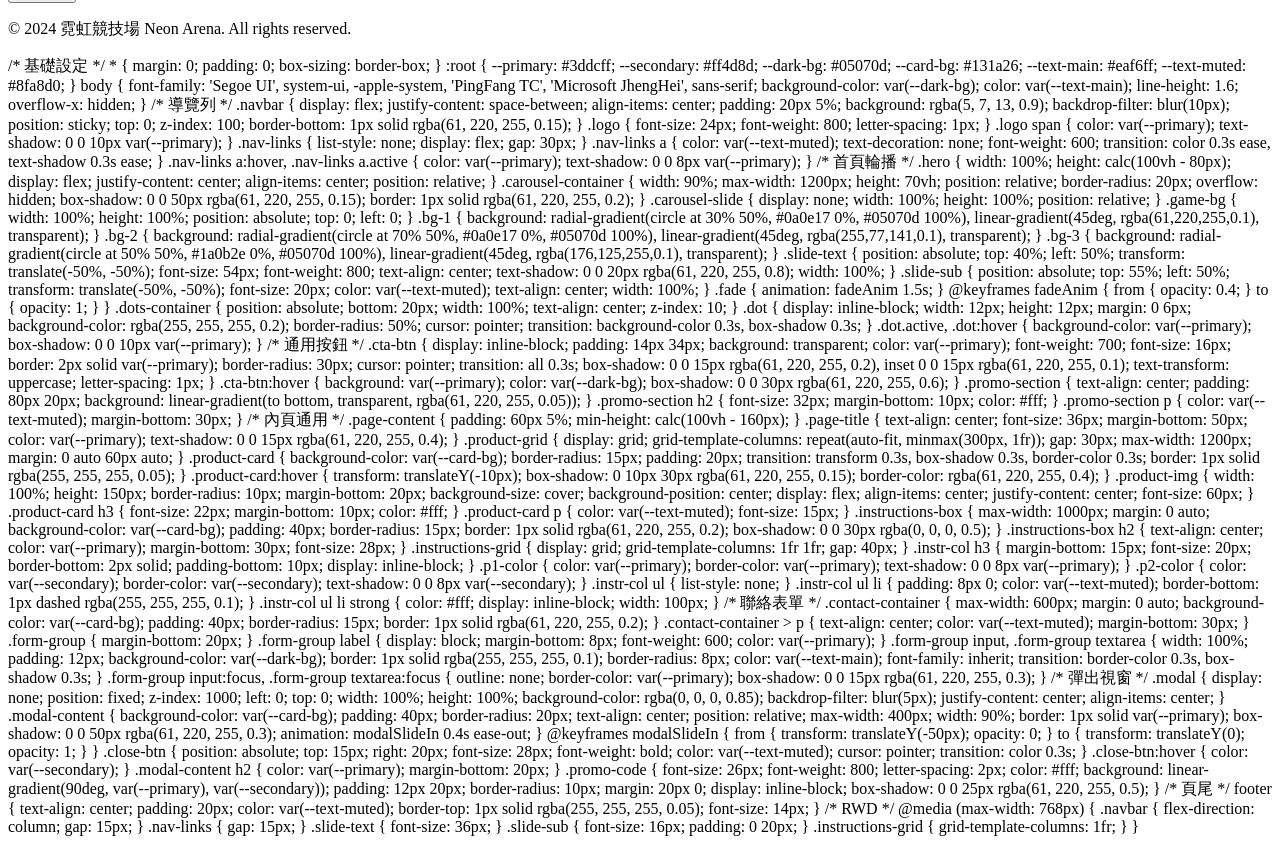
==== commit 422e5997: "Update greeting from 'Hello' to 'Goodbye'" ====
--- a/index.html
+++ b/index.html
@@ -1,1316 +1,1056 @@
 <!DOCTYPE html>
 <html lang="zh-Hant">
 <head>
-<meta charset="UTF-8">
-<meta name="viewport" content="width=device-width,initial-scale=1">
-<title>霓虹競技場 · 五技能對戰</title>
-<style>
-  * { margin:0; padding:0; box-sizing:border-box; }
-  html, body {
-    height:100%;
-    background:#05070d;
-    display:flex; align-items:center; justify-content:center;
-    font-family: 'Segoe UI', system-ui, -apple-system, 'PingFang TC', 'Microsoft JhengHei', sans-serif;
-    overflow:hidden;
-  }
-  #wrap { display:flex; flex-direction:column; align-items:center; gap:8px; }
-  canvas {
-    display:block;
-    max-width:100vw;
-    max-height:calc(100vh - 64px);
-    border-radius:14px;
-    box-shadow: 0 0 70px rgba(60,120,255,.15), 0 0 0 1px rgba(90,140,255,.18);
-    background:#0a0e17;
-  }
-  #hint {
-    color:#43536f; font-size:12px; letter-spacing:1px; user-select:none;
-    text-align:center; line-height:1.7;
-  }
-  #hint b { color:#6d8ab8; font-weight:600; }
-  #hint .p1 { color:#3ddcff; }
-  #hint .p2 { color:#ff4d8d; }
-</style>
+    <meta charset="UTF-8">
+    <meta name="viewport" content="width=device-width, initial-scale=1.0">
+    <title>霓虹競技場 Neon Arena | 首頁</title>
+    <link rel="stylesheet" href="style.css">
 </head>
 <body>
-<div id="wrap">
-  <canvas id="game"></canvas>
-  <div id="hint">
-    <span class="p1">P1</span> WASD · F射擊 · Shift衝刺 · Q三連發 · E治療 · R雷射 · C飛彈<br>
-    <span class="p2">P2</span> 方向鍵 · Enter射擊 · L護盾 · .冰霜 · 右Shift瞬移 · K減速 · M黑洞<br>
-    <b>R</b> 重新開始（遊戲結束或倒數時）
-  </div>
-</div>
-<script>
-(function(){
-'use strict';
-
-/* ================= 基礎設定 ================= */
-const canvas = document.getElementById('game');
-const ctx = canvas.getContext('2d');
-const W = 960, H = 600;
-canvas.width = W;
-canvas.height = H;
-
-/* ================= 音效 ================= */
-let actx = null;
-function initAudio(){
-  if (actx) return;
-  try { actx = new (window.AudioContext || window.webkitAudioContext)(); } catch(e){}
-}
-function sfx(freq, dur, type, vol){
-  if (!actx) return;
-  try {
-    const t = actx.currentTime;
-    const o = actx.createOscillator();
-    const g = actx.createGain();
-    o.type = type || 'square';
-    o.frequency.setValueAtTime(freq, t);
-    o.frequency.exponentialRampToValueAtTime(Math.max(30, freq * 0.45), t + dur);
-    g.gain.setValueAtTime(vol || 0.04, t);
-    g.gain.exponentialRampToValueAtTime(0.0001, t + dur);
-    o.connect(g); g.connect(actx.destination);
-    o.start(t); o.stop(t + dur + 0.02);
-  } catch(e){}
-}
-
-/* ================= 地圖 ================= */
-const obstacles = [
-  {x:440, y:260, w:80,  h:80},
-  {x:180, y:90,  w:130, h:26},
-  {x:650, y:90,  w:130, h:26},
-  {x:180, y:484, w:130, h:26},
-  {x:650, y:484, w:130, h:26}
-];
-
-/* ================= 技能定義 ================= */
-const SKILLS = {
-  // P1
-  dash:   { key:'ShiftLeft',  alt:'KeyZ',   cd:3.0,  name:'衝刺',   color:'#3ddcff' },
-  triple: { key:'KeyQ',       alt:'KeyX',   cd:5.0,  name:'三連發', color:'#7df9ff' },
-  heal:   { key:'KeyE',       alt:'KeyV',   cd:10.0, name:'治療',   color:'#5dff9e' },
-  laser:  { key:'KeyR',       alt:'KeyT',   cd:8.0,  name:'雷射',   color:'#ff5df0' },
-  missile:{ key:'KeyC',       alt:'KeyB',   cd:9.0,  name:'追蹤飛彈', color:'#ffb347' },
-  // P2
-  shield: { key:'KeyL',       alt:'Semicolon', cd:4.0,  name:'護盾',   color:'#ffffff' },
-  frost:  { key:'Period',     alt:'Comma',  cd:6.0,  name:'冰霜彈', color:'#8ad8ff' },
-  blink:  { key:'ShiftRight', alt:'Numpad0', cd:7.0,  name:'瞬移',   color:'#ff9edb' },
-  slow:   { key:'KeyK',       alt:'KeyI',   cd:10.0, name:'時間減速', color:'#b07dff' },
-  blackhole:{ key:'KeyM',     alt:'KeyN',   cd:12.0, name:'黑洞',   color:'#7a3dff' }
-};
-
-/* ================= 玩家 ================= */
-function mkPlayer(x, y, color, controls, name, skillList){
-  const skillState = {};
-  for (let i = 0; i < skillList.length; i++){
-    const id = skillList[i];
-    skillState[id] = {
-      cd: 0,
-      maxCd: SKILLS[id].cd,
-      active: 0,
-      held: false,
-      pending: false
-    };
-  }
-  return {
-    x, y, spawnX:x, spawnY:y,
-    r:16, hp:100, maxHp:100,
-    color, name, controls,
-    aim:0, cd:0, flash:0, score:0,
-    lastMoveX: 0, lastMoveY: 0,
-    slowTimer: 0,
-    timeSlowTimer: 0,     // 被時間減速
-    skills: skillState,
-    skillOrder: skillList
-  };
-}
-
-const p1 = mkPlayer(110, 300, '#3ddcff', {
-  up:'KeyW', down:'KeyS', left:'KeyA', right:'KeyD',
-  shoot:'KeyF', shootAlt:'Space'
-}, 'P1', ['dash', 'triple', 'heal', 'laser', 'missile']);
-
-const p2 = mkPlayer(850, 300, '#ff4d8d', {
-  up:'ArrowUp', down:'ArrowDown', left:'ArrowLeft', right:'ArrowRight',
-  shoot:'Enter', shootAlt:'Slash'
-}, 'P2', ['shield', 'frost', 'blink', 'slow', 'blackhole']);
-
-/* ================= 特殊實體 ================= */
-let lasers = [];      // 雷射
-let missiles = [];    // 追蹤飛彈
-let blackholes = [];  // 黑洞
-
-/* ================= 狀態 ================= */
-let bullets = [];
-let particles = [];
-let state = 'countdown';
-let countdown = 3.2;
-let winner = null;
-let shake = 0;
-let timeSlowVisual = 0;   // 畫面紫色濾鏡強度
-
-/* ================= 輸入 ================= */
-const pressed = new Set();
-const pressedKeys = new Set();
-
-const PREVENT = new Set([
-  'Space','ArrowUp','ArrowDown','ArrowLeft','ArrowRight',
-  'Enter','KeyF','ShiftLeft','ShiftRight',
-  'Slash','KeyQ','KeyZ','KeyE','KeyX','KeyV','KeyT','KeyC','KeyB',
-  'Period','Comma','Numpad0','KeyL','Semicolon','KeyK','KeyI','KeyM','KeyN'
-]);
-
-window.addEventListener('keydown', e => {
-  initAudio();
-  if (PREVENT.has(e.code)) e.preventDefault();
-  if (e.key === 'Enter' || e.key === ' ') e.preventDefault();
-
-  pressed.add(e.code);
-  if (e.key) pressedKeys.add(e.key);
-
-  if (e.code === 'KeyR' && state !== 'playing'){
-    resetRound(true);
-  }
-}, { passive: false });
-
-window.addEventListener('keyup', e => {
-  pressed.delete(e.code);
-  if (e.key) pressedKeys.delete(e.key);
-});
-
-window.addEventListener('blur', () => {
-  pressed.clear();
-  pressedKeys.clear();
-});
-
-function isDown(code, alt){
-  if (pressed.has(code)) return true;
-  if (alt && pressed.has(alt)) return true;
-  if (pressedKeys.has(code)) return true;
-  if (alt && pressedKeys.has(alt)) return true;
-  return false;
-}
-
-/* ================= 回合控制 ================= */
-function resetRound(keepScore){
-  resetPlayer(p1);
-  resetPlayer(p2);
-  if (!keepScore){ p1.score = 0; p2.score = 0; }
-  bullets = [];
-  particles = [];
-  lasers = [];
-  missiles = [];
-  blackholes = [];
-  state = 'countdown';
-  countdown = 3.2;
-  winner = null;
-  shake = 0;
-  timeSlowVisual = 0;
-  pressed.clear();
-  pressedKeys.clear();
-}
-
-function resetPlayer(p){
-  p.x = p.spawnX; p.y = p.spawnY;
-  p.hp = p.maxHp; p.cd = 0; p.flash = 0;
-  p.lastMoveX = 0; p.lastMoveY = 0;
-  p.slowTimer = 0;
-  p.timeSlowTimer = 0;
-  for (const id in p.skills){
-    const s = p.skills[id];
-    s.cd = 0;
-    s.active = 0;
-    s.held = false;
-    s.pending = false;
-  }
-}
-
-/* ================= 幾何工具 ================= */
-function pushOut(p, o){
-  const cx = Math.max(o.x, Math.min(p.x, o.x + o.w));
-  const cy = Math.max(o.y, Math.min(p.y, o.y + o.h));
-  const dx = p.x - cx, dy = p.y - cy;
-  const d2 = dx*dx + dy*dy;
-  if (d2 > p.r * p.r) return;
-  const d = Math.sqrt(d2);
-  if (d < 0.0001){
-    const L = p.x - o.x, R = o.x + o.w - p.x;
-    const T = p.y - o.y, B = o.y + o.h - p.y;
-    const m = Math.min(L, R, T, B);
-    if (m === L) p.x = o.x - p.r;
-    else if (m === R) p.x = o.x + o.w + p.r;
-    else if (m === T) p.y = o.y - p.r;
-    else p.y = o.y + o.h + p.r;
-    return;
-  }
-  const ov = p.r - d;
-  p.x += (dx / d) * ov;
-  p.y += (dy / d) * ov;
-}
-
-function hitsRect(b, o){
-  const cx = Math.max(o.x, Math.min(b.x, o.x + o.w));
-  const cy = Math.max(o.y, Math.min(b.y, o.y + o.h));
-  return Math.hypot(b.x - cx, b.y - cy) < b.r;
-}
-
-function pointBlocked(x, y, r){
-  for (let k = 0; k < obstacles.length; k++){
-    const o = obstacles[k];
-    const cx = Math.max(o.x, Math.min(x, o.x + o.w));
-    const cy = Math.max(o.y, Math.min(y, o.y + o.h));
-    if (Math.hypot(x - cx, y - cy) < r) return true;
-  }
-  return false;
-}
-
-function hexA(hex, a){
-  let h = hex.replace('#', '');
-  if (h.length === 3){
-    h = h[0]+h[0]+h[1]+h[1]+h[2]+h[2];
-  }
-  const n = parseInt(h, 16);
-  return 'rgba(' + ((n>>16)&255) + ',' + ((n>>8)&255) + ',' + (n&255) + ',' + a + ')';
-}
-
-function rr(c, x, y, w, h, r){
-  r = Math.max(0, Math.min(r, Math.abs(w)/2, Math.abs(h)/2));
-  c.beginPath();
-  c.moveTo(x + r, y);
-  c.arcTo(x + w, y, x + w, y + h, r);
-  c.arcTo(x + w, y + h, x, y + h, r);
-  c.arcTo(x, y + h, x, y, r);
-  c.arcTo(x, y, x + w, y, r);
-  c.closePath();
-}
-
-/* ================= 粒子 ================= */
-function burst(x, y, color, n, spd){
-  for (let i = 0; i < n; i++){
-    const a = Math.random() * Math.PI * 2;
-    const s = Math.random() * spd;
-    const life = 0.22 + Math.random() * 0.45;
-    particles.push({
-      x:x, y:y,
-      vx: Math.cos(a)*s, vy: Math.sin(a)*s,
-      r: 1 + Math.random()*2.6,
-      life:life, maxLife:life, color:color
-    });
-  }
-}
-
-function updateParticles(dt){
-  for (let i = particles.length - 1; i >= 0; i--){
-    const q = particles[i];
-    q.x += q.vx * dt;
-    q.y += q.vy * dt;
-    const damp = Math.pow(0.06, dt);
-    q.vx *= damp;
-    q.vy *= damp;
-    q.life -= dt;
-    if (q.life <= 0) particles.splice(i, 1);
-  }
-}
-
-/* ================= 射擊 ================= */
-function fireBullet(p, angle, opts){
-  opts = opts || {};
-  const spd = opts.spd || 700;
-
-  let safeDist = p.r + 6;
-  const maxDist = p.r + 18;
-  for (let d = p.r + 6; d <= maxDist; d += 2){
-    const tx = p.x + Math.cos(angle) * d;
-    const ty = p.y + Math.sin(angle) * d;
-    if (!pointBlocked(tx, ty, 6)) safeDist = d;
-  }
-
-  const bx = p.x + Math.cos(angle) * safeDist;
-  const by = p.y + Math.sin(angle) * safeDist;
-
-  if (pointBlocked(bx, by, 6)) return;
-
-  bullets.push({
-    x: bx, y: by,
-    vx: Math.cos(angle) * spd,
-    vy: Math.sin(angle) * spd,
-    r: opts.r || 5,
-    owner: p,
-    life: 2.5,
-    frost: !!opts.frost,
-    color: opts.color || p.color
-  });
-}
-
-function fire(p){
-  const s = p.skills;
-
-  if (s.triple && s.triple.pending){
-    const a = p.aim;
-    fireBullet(p, a - 0.16);
-    fireBullet(p, a);
-    fireBullet(p, a + 0.16);
-    s.triple.pending = false;
-    p.flash = 0.1;
-    burst(p.x + Math.cos(a)*20, p.y + Math.sin(a)*20, '#7df9ff', 10, 200);
-    sfx(760, 0.07, 'square', 0.03);
-    return;
-  }
-
-  if (s.frost && s.frost.pending){
-    const a = p.aim + (Math.random() - 0.5) * 0.04;
-    fireBullet(p, a, { frost: true, color: '#8ad8ff', r: 7 });
-    s.frost.pending = false;
-    p.flash = 0.08;
-    burst(p.x + Math.cos(a)*20, p.y + Math.sin(a)*20, '#8ad8ff', 10, 180);
-    sfx(480, 0.12, 'sine', 0.035);
-    return;
-  }
-
-  const a = p.aim + (Math.random() - 0.5) * 0.07;
-  fireBullet(p, a);
-  p.flash = 0.07;
-
-  for (let i = 0; i < 4; i++){
-    const pa = a + (Math.random() - 0.5) * 1.3;
-    const ps = 60 + Math.random() * 150;
-    const life = 0.16 + Math.random() * 0.12;
-    particles.push({
-      x: p.x + Math.cos(a)*20, y: p.y + Math.sin(a)*20,
-      vx: Math.cos(pa)*ps, vy: Math.sin(pa)*ps,
-      r: 1 + Math.random()*1.6,
-      life: life, maxLife: life, color: p.color
-    });
-  }
-
-  sfx(620 + Math.random()*90, 0.055, 'square', 0.022);
-}
-
-/* ================= 傷害 ================= */
-function damage(target, amt, b, opts){
-  opts = opts || {};
-  if (state === 'over') return;
-  if (target.hp <= 0) return;
-
-  if (target.skills.shield && target.skills.shield.active > 0){
-    const ang = Math.atan2(b.y - target.y, b.x - target.x);
-    burst(b.x, b.y, '#ffffff', 10, 180);
-    for (let i = 0; i < 10; i++){
-      const a2 = ang + (Math.random() - 0.5) * 1.0;
-      const s = 80 + Math.random() * 140;
-      const life = 0.25 + Math.random() * 0.15;
-      particles.push({
-        x: target.x + Math.cos(ang) * (target.r + 6),
-        y: target.y + Math.sin(ang) * (target.r + 6),
-        vx: Math.cos(a2) * s, vy: Math.sin(a2) * s,
-        r: 1.5 + Math.random() * 2.5,
-        life: life, maxLife: life, color: '#ffffff'
-      });
-    }
-    target.flash = Math.max(target.flash, 0.12);
-    sfx(300, 0.09, 'sine', 0.035);
-    return;
-  }
-
-  target.hp -= amt;
-
-  if (b && b.frost){
-    target.slowTimer = Math.max(target.slowTimer, 2.0);
-    burst(b.x, b.y, '#8ad8ff', 14, 160);
-    sfx(380, 0.15, 'sine', 0.04);
-  }
-
-  if (b){
-    target.flash = 0.25;
-    burst(b.x, b.y, b.color || target.color, 12, 210);
-  } else {
-    target.flash = 0.25;
-    burst(target.x, target.y, opts.color || target.color, 16, 240);
-  }
-  shake = Math.min(11, shake + 7);
-  sfx(180, 0.16, 'sawtooth', 0.05);
-
-  if (target.hp <= 0){
-    target.hp = 0;
-    state = 'over';
-    winner = (target === p1) ? p2 : p1;
-    winner.score++;
-    burst(target.x, target.y, target.color, 46, 340);
-    burst(target.x, target.y, '#ffffff', 18, 220);
-    shake = 16;
-    sfx(110, 0.7, 'sawtooth', 0.08);
-    sfx(70, 0.9, 'triangle', 0.07);
-  }
-}
-
-/* ================= 技能使用 ================= */
-function tryUseSkill(p, id){
-  const s = p.skills[id];
-  if (!s) return;
-  if (s.cd > 0 || s.active > 0 || s.pending) return;
-
-  const def = SKILLS[id];
-  const foe = (p === p1) ? p2 : p1;
-
-  if (id === 'dash'){
-    s.active = 0.35;
-    s.cd = s.maxCd;
-    burst(p.x, p.y, def.color, 20, 260);
-    sfx(880, 0.12, 'sine', 0.05);
-  } else if (id === 'triple'){
-    s.pending = true;
-    s.cd = s.maxCd;
-    burst(p.x, p.y, def.color, 12, 180);
-    sfx(700, 0.1, 'triangle', 0.04);
-  } else if (id === 'heal'){
-    const before = p.hp;
-    p.hp = Math.min(p.maxHp, p.hp + 25);
-    if (p.hp > before){
-      burst(p.x, p.y, def.color, 18, 160);
-      sfx(520, 0.25, 'sine', 0.05);
-    }
-    s.cd = s.maxCd;
-  } else if (id === 'laser'){
-    // 雷射：沿瞄準方向發射，貫穿一切
-    lasers.push({
-      x: p.x, y: p.y,
-      angle: p.aim,
-      life: 0.35,
-      maxLife: 0.35,
-      owner: p,
-      color: def.color
-    });
-    s.cd = s.maxCd;
-    burst(p.x + Math.cos(p.aim)*30, p.y + Math.sin(p.aim)*30, def.color, 20, 260);
-    shake = Math.min(10, shake + 6);
-    sfx(1200, 0.25, 'sawtooth', 0.05);
-    // 立即對路徑上的對手造成傷害
-    const dx = foe.x - p.x, dy = foe.y - p.y;
-    const dist = Math.hypot(dx, dy);
-    const dot = dx * Math.cos(p.aim) + dy * Math.sin(p.aim);
-    if (dot > 0 && dist > 0){
-      const perp = Math.abs(-dx * Math.sin(p.aim) + dy * Math.cos(p.aim));
-      if (perp < foe.r + 10){
-        damage(foe, 20, null, { color: def.color });
-      }
-    }
-  } else if (id === 'missile'){
-    // 追蹤飛彈：發射 2 枚
-    for (let i = 0; i < 2; i++){
-      const offset = (i - 0.5) * 0.4;
-      missiles.push({
-        x: p.x + Math.cos(p.aim + offset) * 24,
-        y: p.y + Math.sin(p.aim + offset) * 24,
-        vx: Math.cos(p.aim + offset) * 300,
-        vy: Math.sin(p.aim + offset) * 300,
-        angle: p.aim + offset,
-        life: 3.0,
-        r: 6,
-        owner: p,
-        target: foe,
-        color: def.color
-      });
-    }
-    s.cd = s.maxCd;
-    burst(p.x, p.y, def.color, 16, 220);
-    sfx(420, 0.2, 'sawtooth', 0.04);
-  } else if (id === 'shield'){
-    s.active = 1.2;
-    s.cd = s.maxCd;
-    burst(p.x, p.y, '#ffffff', 16, 160);
-    sfx(500, 0.2, 'triangle', 0.05);
-  } else if (id === 'frost'){
-    s.pending = true;
-    s.cd = s.maxCd;
-    burst(p.x, p.y, def.color, 12, 180);
-    sfx(560, 0.12, 'sine', 0.04);
-  } else if (id === 'blink'){
-    const dist = 120;
-    const steps = 12;
-    let tx = p.x, ty = p.y;
-    for (let i = 1; i <= steps; i++){
-      const nx = p.x + Math.cos(p.aim) * (dist * i / steps);
-      const ny = p.y + Math.sin(p.aim) * (dist * i / steps);
-      const cx = Math.max(0, Math.min(W, nx));
-      const cy = Math.max(0, Math.min(H, ny));
-      if (pointBlocked(cx, cy, p.r)) break;
-      tx = cx; ty = cy;
-    }
-    burst(p.x, p.y, def.color, 14, 200);
-    p.x = tx; p.y = ty;
-    burst(p.x, p.y, def.color, 14, 200);
-    s.cd = s.maxCd;
-    sfx(960, 0.15, 'sine', 0.05);
-  } else if (id === 'slow'){
-    // 時間減速：對手移動速度 -40%，持續 3 秒
-    foe.timeSlowTimer = Math.max(foe.timeSlowTimer, 3.0);
-    timeSlowVisual = Math.max(timeSlowVisual, 0.5);
-    s.cd = s.maxCd;
-    burst(foe.x, foe.y, def.color, 24, 200);
-    sfx(260, 0.4, 'sine', 0.05);
-  } else if (id === 'blackhole'){
-    // 黑洞：在對手位置生成，持續 2 秒
-    blackholes.push({
-      x: foe.x, y: foe.y,
-      life: 2.0,
-      maxLife: 2.0,
-      r: 8,
-      maxR: 70,
-      owner: p,
-      color: def.color,
-      tickTimer: 0
-    });
-    s.cd = s.maxCd;
-    burst(foe.x, foe.y, def.color, 20, 200);
-    sfx(140, 0.5, 'sawtooth', 0.05);
-  }
-}
-
-/* ================= 更新：雷射 ================= */
-function updateLasers(dt){
-  for (let i = lasers.length - 1; i >= 0; i--){
-    lasers[i].life -= dt;
-    if (lasers[i].life <= 0) lasers.splice(i, 1);
-  }
-}
-
-/* ================= 更新：飛彈 ================= */
-function updateMissiles(dt){
-  for (let i = missiles.length - 1; i >= 0; i--){
-    const m = missiles[i];
-    m.life -= dt;
-
-    // 追蹤目標
-    if (m.target && m.target.hp > 0){
-      const desired = Math.atan2(m.target.y - m.y, m.target.x - m.x);
-      let diff = desired - m.angle;
-      while (diff > Math.PI) diff -= Math.PI * 2;
-      while (diff < -Math.PI) diff += Math.PI * 2;
-      m.angle += Math.sign(diff) * Math.min(Math.abs(diff), 4.5 * dt);
-    }
-
-    const spd = 380;
-    m.vx = Math.cos(m.angle) * spd;
-    m.vy = Math.sin(m.angle) * spd;
-    m.x += m.vx * dt;
-    m.y += m.vy * dt;
-
-    // 拖尾粒子
-    if (Math.random() < 0.7){
-      particles.push({
-        x: m.x, y: m.y,
-        vx: (Math.random() - 0.5) * 40,
-        vy: (Math.random() - 0.5) * 40,
-        r: 1 + Math.random() * 2,
-        life: 0.2, maxLife: 0.2,
-        color: m.color
-      });
-    }
-
-    let dead = false;
-
-    if (m.life <= 0 || m.x < -20 || m.x > W + 20 || m.y < -20 || m.y > H + 20){
-      dead = true;
-    }
-
-    // 撞障礙物
-    if (!dead){
-      for (let k = 0; k < obstacles.length; k++){
-        if (hitsRect(m, obstacles[k])){
-          burst(m.x, m.y, m.color, 10, 180);
-          dead = true;
-          break;
-        }
-      }
-    }
-
-    // 撞對手
-    if (!dead){
-      const foe = m.target;
-      if (foe && foe.hp > 0 && Math.hypot(m.x - foe.x, m.y - foe.y) < foe.r + m.r){
-        damage(foe, 10, { x: m.x, y: m.y, color: m.color });
-        burst(m.x, m.y, m.color, 14, 220);
-        dead = true;
-      }
-    }
-
-    if (dead) missiles.splice(i, 1);
-  }
-}
-
-/* ================= 更新：黑洞 ================= */
-function updateBlackholes(dt){
-  for (let i = blackholes.length - 1; i >= 0; i--){
-    const bh = blackholes[i];
-    bh.life -= dt;
-    bh.tickTimer += dt;
-
-    // 黑洞視覺粒子
-    if (Math.random() < 0.8){
-      const ang = Math.random() * Math.PI * 2;
-      const dist = 40 + Math.random() * 40;
-      particles.push({
-        x: bh.x + Math.cos(ang) * dist,
-        y: bh.y + Math.sin(ang) * dist,
-        vx: -Math.cos(ang) * 160,
-        vy: -Math.sin(ang) * 160,
-        r: 1 + Math.random() * 2,
-        life: 0.3, maxLife: 0.3,
-        color: bh.color
-      });
-    }
-
-    // 吸引對手
-    const foe = (bh.owner === p1) ? p2 : p1;
-    if (foe.hp > 0 && bh.life > 0){
-      const dx = bh.x - foe.x;
-      const dy = bh.y - foe.y;
-      const d = Math.hypot(dx, dy);
-      if (d > 4 && d < 220){
-        const pull = 260 * dt;
-        foe.x += (dx / d) * pull;
-        foe.y += (dy / d) * pull;
-        foe.x = Math.max(foe.r, Math.min(W - foe.r, foe.x));
-        foe.y = Math.max(foe.r, Math.min(H - foe.r, foe.y));
-        for (let k = 0; k < obstacles.length; k++) pushOut(foe, obstacles[k]);
-      }
-    }
-
-    // 每 0.4 秒造成 5 傷害
-    if (bh.tickTimer >= 0.4 && bh.life > 0){
-      bh.tickTimer -= 0.4;
-      if (foe.hp > 0 && Math.hypot(bh.x - foe.x, bh.y - foe.y) < 70){
-        damage(foe, 5, null, { color: bh.color });
-      }
-    }
-
-    if (bh.life <= 0) blackholes.splice(i, 1);
-  }
-}
-
-/* ================= 更新：玩家 ================= */
-function updatePlayer(p, foe, dt){
-  for (let i = 0; i < p.skillOrder.length; i++){
-    const id = p.skillOrder[i];
-    const s = p.skills[id];
-    const def = SKILLS[id];
-    const down = isDown(def.key, def.alt);
-    if (down && !s.held) tryUseSkill(p, id);
-    s.held = down;
-  }
-
-  for (const id in p.skills){
-    const s = p.skills[id];
-    if (s.active > 0) s.active = Math.max(0, s.active - dt);
-    if (s.cd > 0) s.cd = Math.max(0, s.cd - dt);
-  }
-
-  let speedMul = 1;
-  if (p.slowTimer > 0){
-    p.slowTimer = Math.max(0, p.slowTimer - dt);
-    speedMul *= 0.5;
-  }
-  if (p.timeSlowTimer > 0){
-    p.timeSlowTimer = Math.max(0, p.timeSlowTimer - dt);
-    speedMul *= 0.6;
-  }
-
-  const c = p.controls;
-  let dx = 0, dy = 0;
-  if (isDown(c.up))    dy -= 1;
-  if (isDown(c.down))  dy += 1;
-  if (isDown(c.left))  dx -= 1;
-  if (isDown(c.right)) dx += 1;
-
-  const len = Math.hypot(dx, dy);
-  if (len > 0){
-    dx /= len; dy /= len;
-    p.lastMoveX = dx;
-    p.lastMoveY = dy;
-  }
-
-  let spd = 255 * speedMul;
-  if (p.skills.dash && p.skills.dash.active > 0) spd = 720 * speedMul;
-
-  p.x += dx * spd * dt;
-  p.y += dy * spd * dt;
-
-  p.x = Math.max(p.r, Math.min(W - p.r, p.x));
-  p.y = Math.max(p.r, Math.min(H - p.r, p.y));
-
-  for (let i = 0; i < obstacles.length; i++) pushOut(p, obstacles[i]);
-
-  p.aim = Math.atan2(foe.y - p.y, foe.x - p.x);
-
-  p.cd -= dt;
-  if (isDown(c.shoot, c.shootAlt) && p.cd <= 0){
-    fire(p);
-    p.cd = 0.34;
-  }
-}
-
-function updateBullets(dt){
-  const toRemove = [];
-
-  for (let i = 0; i < bullets.length; i++){
-    const b = bullets[i];
-    b.x += b.vx * dt;
-    b.y += b.vy * dt;
-    b.life -= dt;
-
-    let dead = false;
-
-    if (b.life <= 0 || b.x < b.r || b.x > W - b.r || b.y < b.r || b.y > H - b.r){
-      dead = true;
-    }
-
-    if (!dead){
-      for (let k = 0; k < obstacles.length; k++){
-        if (hitsRect(b, obstacles[k])){
-          burst(b.x, b.y, b.color || b.owner.color, 6, 130);
-          dead = true;
-          break;
-        }
-      }
-    }
-
-    if (!dead){
-      const target = (b.owner === p1) ? p2 : p1;
-      if (target.hp > 0 && Math.hypot(b.x - target.x, b.y - target.y) < target.r + b.r){
-        damage(target, 13, b);
-        dead = true;
-      }
-    }
-
-    if (dead) toRemove.push(i);
-  }
-
-  for (let i = toRemove.length - 1; i >= 0; i--){
-    bullets.splice(toRemove[i], 1);
-  }
-}
-
-function update(dt){
-  if (shake > 0) shake = Math.max(0, shake - dt * 55);
-  if (timeSlowVisual > 0) timeSlowVisual = Math.max(0, timeSlowVisual - dt);
-
-  if (state === 'countdown'){
-    countdown -= dt;
-    p1.aim = Math.atan2(p2.y - p1.y, p2.x - p1.x);
-    p2.aim = Math.atan2(p1.y - p2.y, p1.x - p2.x);
-    if (countdown <= 0){
-      state = 'playing';
-      sfx(900, 0.14, 'square', 0.05);
-    }
-  } else if (state === 'playing'){
-    if (p1.hp > 0 && p2.hp > 0){
-      updatePlayer(p1, p2, dt);
-      updatePlayer(p2, p1, dt);
-    }
-    updateBullets(dt);
-    updateLasers(dt);
-    updateMissiles(dt);
-    updateBlackholes(dt);
-  }
-
-  updateParticles(dt);
-  p1.flash = Math.max(0, p1.flash - dt);
-  p2.flash = Math.max(0, p2.flash - dt);
-}
-
-/* ================= 繪製 ================= */
-let vignette = null;
-let vignetteW = 0, vignetteH = 0;
-
-function drawBackground(){
-  ctx.fillStyle = '#0a0e17';
-  ctx.fillRect(-20, -20, W + 40, H + 40);
-
-  ctx.strokeStyle = 'rgba(70,130,220,0.07)';
-  ctx.lineWidth = 1;
-  ctx.beginPath();
-  for (let x = 0; x <= W; x += 48){
-    ctx.moveTo(x + 0.5, 0);
-    ctx.lineTo(x + 0.5, H);
-  }
-  for (let y = 0; y <= H; y += 48){
-    ctx.moveTo(0, y + 0.5);
-    ctx.lineTo(W, y + 0.5);
-  }
-  ctx.stroke();
-
-  if (!vignette || vignetteW !== W || vignetteH !== H){
-    vignette = ctx.createRadialGradient(W/2, H/2, 140, W/2, H/2, Math.max(W,H) * 0.72);
-    vignette.addColorStop(0, 'rgba(0,0,0,0)');
-    vignette.addColorStop(1, 'rgba(0,0,0,0.62)');
-    vignetteW = W;
-    vignetteH = H;
-  }
-  ctx.fillStyle = vignette;
-  ctx.fillRect(0, 0, W, H);
-
-  // 時間減速畫面紫色濾鏡
-  if (timeSlowVisual > 0){
-    ctx.fillStyle = 'rgba(176,125,255,' + (timeSlowVisual * 0.12) + ')';
-    ctx.fillRect(0, 0, W, H);
-  }
-
-  ctx.strokeStyle = 'rgba(90,150,255,0.22)';
-  ctx.lineWidth = 2;
-  ctx.strokeRect(1, 1, W - 2, H - 2);
-}
-
-function drawObstacles(){
-  for (let i = 0; i < obstacles.length; i++){
-    const o = obstacles[i];
-
-    ctx.save();
-    ctx.shadowColor = 'rgba(80,140,255,0.55)';
-    ctx.shadowBlur = 18;
-    ctx.fillStyle = '#16203a';
-    rr(ctx, o.x, o.y, o.w, o.h, 6);
-    ctx.fill();
-    ctx.restore();
-
-    ctx.strokeStyle = 'rgba(110,170,255,0.45)';
-    ctx.lineWidth = 1.5;
-    rr(ctx, o.x, o.y, o.w, o.h, 6);
-    ctx.stroke();
-
-    ctx.strokeStyle = 'rgba(150,205,255,0.10)';
-    ctx.lineWidth = 1;
-    rr(ctx, o.x + 3, o.y + 3, o.w - 6, o.h - 6, 4);
-    ctx.stroke();
-  }
-}
-
-function drawPlayer(p){
-  if (p.skills.shield && p.skills.shield.active > 0){
-    const baseA = Math.min(1, p.skills.shield.active * 3);
-    const hitBoost = Math.min(1, p.flash * 6);
-    const a = Math.min(1, baseA + hitBoost * 0.5);
-    ctx.save();
-    ctx.strokeStyle = 'rgba(255,255,255,' + (0.55 * a + 0.15 * hitBoost) + ')';
-    ctx.lineWidth = 3 + hitBoost * 2;
-    ctx.shadowColor = '#ffffff';
-    ctx.shadowBlur = 20 + hitBoost * 30;
-    ctx.beginPath();
-    ctx.arc(p.x, p.y, p.r + 12, 0, Math.PI * 2);
-    ctx.stroke();
-    ctx.restore();
-  }
-
-  if (p.skills.dash && p.skills.dash.active > 0){
-    let mx = p.lastMoveX, my = p.lastMoveY;
-    if (mx === 0 && my === 0){ mx = Math.cos(p.aim); my = Math.sin(p.aim); }
-    ctx.save();
-    ctx.globalAlpha = 0.35;
-    ctx.fillStyle = p.color;
-    ctx.beginPath();
-    ctx.arc(p.x - mx * 14, p.y - my * 14, p.r * 0.8, 0, Math.PI * 2);
-    ctx.fill();
-    ctx.restore();
-  }
-
-  if (p.slowTimer > 0){
-    ctx.save();
-    ctx.strokeStyle = 'rgba(138,216,255,0.6)';
-    ctx.lineWidth = 2;
-    ctx.beginPath();
-    ctx.arc(p.x, p.y, p.r + 5, 0, Math.PI * 2);
-    ctx.stroke();
-    ctx.restore();
-  }
-
-  if (p.timeSlowTimer > 0){
-    ctx.save();
-    ctx.strokeStyle = 'rgba(176,125,255,0.7)';
-    ctx.lineWidth = 2;
-    ctx.setLineDash([4, 4]);
-    ctx.beginPath();
-    ctx.arc(p.x, p.y, p.r + 8, 0, Math.PI * 2);
-    ctx.stroke();
-    ctx.setLineDash([]);
-    ctx.restore();
-  }
-
-  const gg = ctx.createRadialGradient(p.x, p.y, 0, p.x, p.y, p.r * 3.4);
-  gg.addColorStop(0, hexA(p.color, 0.42));
-  gg.addColorStop(1, hexA(p.color, 0));
-  ctx.fillStyle = gg;
-  ctx.beginPath();
-  ctx.arc(p.x, p.y, p.r * 3.4, 0, Math.PI * 2);
-  ctx.fill();
-
-  ctx.save();
-  ctx.translate(p.x, p.y);
-  ctx.rotate(p.aim);
-  ctx.fillStyle = hexA(p.color, 0.85);
-  rr(ctx, p.r * 0.35, -4.5, p.r * 1.0, 9, 3);
-  ctx.fill();
-  ctx.restore();
-
-  ctx.save();
-  ctx.shadowColor = p.color;
-  ctx.shadowBlur = 22;
-  ctx.fillStyle = p.color;
-  ctx.beginPath();
-  ctx.arc(p.x, p.y, p.r, 0, Math.PI * 2);
-  ctx.fill();
-  ctx.restore();
-
-  ctx.fillStyle = '#eaf6ff';
-  ctx.beginPath();
-  ctx.arc(p.x, p.y, p.r * 0.44, 0, Math.PI * 2);
-  ctx.fill();
-
-  if (p.flash > 0){
-    ctx.strokeStyle = 'rgba(255,255,255,' + Math.min(1, p.flash * 4.5) + ')';
-    ctx.lineWidth = 3;
-    ctx.beginPath();
-    ctx.arc(p.x, p.y, p.r + 7, 0, Math.PI * 2);
-    ctx.stroke();
-  }
-
-  if (p.skills.triple && p.skills.triple.pending){
-    ctx.save();
-    ctx.fillStyle = '#7df9ff';
-    for (let i = -1; i <= 1; i++){
-      const a = p.aim + i * 0.16;
-      ctx.beginPath();
-      ctx.arc(p.x + Math.cos(a) * (p.r + 18), p.y + Math.sin(a) * (p.r + 18), 3, 0, Math.PI * 2);
-      ctx.fill();
-    }
-    ctx.restore();
-  }
-
-  if (p.skills.frost && p.skills.frost.pending){
-    ctx.save();
-    ctx.fillStyle = '#8ad8ff';
-    ctx.shadowColor = '#8ad8ff';
-    ctx.shadowBlur = 10;
-    const bx = p.x + Math.cos(p.aim) * (p.r + 18);
-    const by = p.y + Math.sin(p.aim) * (p.r + 18);
-    ctx.beginPath();
-    ctx.arc(bx, by, 4, 0, Math.PI * 2);
-    ctx.fill();
-    ctx.restore();
-  }
-}
-
-function drawLasers(){
-  for (let i = 0; i < lasers.length; i++){
-    const l = lasers[i];
-    const prog = 1 - l.life / l.maxLife;
-    const len = 1200 * Math.min(1, prog * 4);
-    const ex = l.x + Math.cos(l.angle) * len;
-    const ey = l.y + Math.sin(l.angle) * len;
-
-    ctx.save();
-    ctx.lineCap = 'round';
-
-    ctx.shadowColor = l.color;
-    ctx.shadowBlur = 30;
-    ctx.strokeStyle = hexA(l.color, 0.9 * (l.life / l.maxLife));
-    ctx.lineWidth = 14;
-    ctx.beginPath();
-    ctx.moveTo(l.x, l.y);
-    ctx.lineTo(ex, ey);
-    ctx.stroke();
-
-    ctx.shadowBlur = 15;
-    ctx.strokeStyle = 'rgba(255,255,255,' + (0.95 * (l.life / l.maxLife)) + ')';
-    ctx.lineWidth = 4;
-    ctx.beginPath();
-    ctx.moveTo(l.x, l.y);
-    ctx.lineTo(ex, ey);
-    ctx.stroke();
-
-    ctx.restore();
-  }
-}
-
-function drawMissiles(){
-  for (let i = 0; i < missiles.length; i++){
-    const m = missiles[i];
-    ctx.save();
-    ctx.translate(m.x, m.y);
-    ctx.rotate(m.angle);
-
-    ctx.shadowColor = m.color;
-    ctx.shadowBlur = 20;
-    ctx.fillStyle = m.color;
-    ctx.beginPath();
-    ctx.moveTo(10, 0);
-    ctx.lineTo(-6, -5);
-    ctx.lineTo(-3, 0);
-    ctx.lineTo(-6, 5);
-    ctx.closePath();
-    ctx.fill();
-
-    ctx.fillStyle = '#ffffff';
-    ctx.beginPath();
-    ctx.arc(0, 0, 2.5, 0, Math.PI * 2);
-    ctx.fill();
-
-    ctx.restore();
-  }
-}
-
-function drawBlackholes(){
-  for (let i = 0; i < blackholes.length; i++){
-    const bh = blackholes[i];
-    const lifePct = bh.life / bh.maxLife;
-    const radius = bh.maxR * (1 - lifePct * 0.3);
-
-    ctx.save();
-
-    const grd = ctx.createRadialGradient(bh.x, bh.y, 0, bh.x, bh.y, radius);
-    grd.addColorStop(0, 'rgba(20,0,40,' + (0.95 * lifePct) + ')');
-    grd.addColorStop(0.4, hexA(bh.color, 0.5 * lifePct));
-    grd.addColorStop(1, hexA(bh.color, 0));
-
-    ctx.fillStyle = grd;
-    ctx.beginPath();
-    ctx.arc(bh.x, bh.y, radius, 0, Math.PI * 2);
-    ctx.fill();
-
-    ctx.strokeStyle = hexA(bh.color, 0.8 * lifePct);
-    ctx.lineWidth = 2;
-    ctx.shadowColor = bh.color;
-    ctx.shadowBlur = 25;
-    ctx.beginPath();
-    ctx.arc(bh.x, bh.y, radius * 0.6, 0, Math.PI * 2);
-    ctx.stroke();
-
-    ctx.restore();
-  }
-}
-
-function drawBullets(){
-  ctx.lineCap = 'round';
-  for (let i = 0; i < bullets.length; i++){
-    const b = bullets[i];
-    const col = b.color || b.owner.color;
-
-    const tx = b.x - b.vx * 0.024;
-    const ty = b.y - b.vy * 0.024;
-    const grd = ctx.createLinearGradient(tx, ty, b.x, b.y);
-    grd.addColorStop(0, hexA(col, 0));
-    grd.addColorStop(1, hexA(col, 0.85));
-    ctx.strokeStyle = grd;
-    ctx.lineWidth = b.r * 1.7;
-    ctx.beginPath();
-    ctx.moveTo(tx, ty);
-    ctx.lineTo(b.x, b.y);
-    ctx.stroke();
-
-    ctx.save();
-    ctx.shadowColor = col;
-    ctx.shadowBlur = 14;
-    ctx.fillStyle = '#ffffff';
-    ctx.beginPath();
-    ctx.arc(b.x, b.y, b.r * 0.62, 0, Math.PI * 2);
-    ctx.fill();
-    ctx.restore();
-  }
-}
-
-function drawParticles(){
-  for (let i = 0; i < particles.length; i++){
-    const q = particles[i];
-    const a = Math.max(0, q.life / q.maxLife);
-    ctx.globalAlpha = a;
-    ctx.fillStyle = q.color;
-    ctx.beginPath();
-    ctx.arc(q.x, q.y, Math.max(0.3, q.r * a), 0, Math.PI * 2);
-    ctx.fill();
-  }
-  ctx.globalAlpha = 1;
-}
-
-function drawBar(x, y, w, h, p, fromRight){
-  ctx.fillStyle = 'rgba(255,255,255,0.07)';
-  rr(ctx, x, y, w, h, h/2);
-  ctx.fill();
-
-  const pct = Math.max(0, p.hp / p.maxHp);
-  const fw = w * pct;
-
-  if (fw > 2){
-    const bx = fromRight ? x + w - fw : x;
-    ctx.save();
-    ctx.shadowColor = p.color;
-    ctx.shadowBlur = 14;
-    ctx.fillStyle = p.color;
-    rr(ctx, bx, y, fw, h, Math.min(h/2, fw/2));
-    ctx.fill();
-    ctx.restore();
-
-    ctx.fillStyle = 'rgba(255,255,255,0.22)';
-    rr(ctx, bx + 3, y + 3, Math.max(0, fw - 6), h/2 - 3, Math.min((h/2-3)/2, Math.max(0, fw-6)/2));
-    ctx.fill();
-  }
-
-  ctx.strokeStyle = 'rgba(255,255,255,0.12)';
-  ctx.lineWidth = 1;
-  rr(ctx, x, y, w, h, h/2);
-  ctx.stroke();
-}
-
-function drawSkillSlots(x, y, w, p, fromRight){
-  const n = p.skillOrder.length;
-  const gap = 5;
-  const slotW = (w - gap * (n - 1)) / n;
-  const slotH = 8;
-
-  for (let i = 0; i < n; i++){
-    const id = p.skillOrder[i];
-    const s = p.skills[id];
-    const def = SKILLS[id];
-    const sx = fromRight
-      ? x + w - slotW - (slotW + gap) * i
-      : x + (slotW + gap) * i;
-
-    ctx.fillStyle = 'rgba(255,255,255,0.08)';
-    rr(ctx, sx, y, slotW, slotH, 3);
-    ctx.fill();
-
-    let pct = 0;
-    if (s.pending) pct = 1;
-    else if (s.active > 0) pct = 1;
-    else pct = 1 - (s.cd / s.maxCd);
-
-    const fw = slotW * Math.max(0, pct);
-    if (fw > 1){
-      const bx = fromRight ? sx + slotW - fw : sx;
-      ctx.fillStyle = (pct >= 1) ? hexA(def.color, 0.9) : hexA(def.color, 0.35);
-      rr(ctx, bx, y, fw, slotH, 3);
-      ctx.fill();
-
-      if (pct >= 1){
-        ctx.save();
-        ctx.shadowColor = def.color;
-        ctx.shadowBlur = 8;
-        ctx.fillStyle = hexA(def.color, 0.7);
-        rr(ctx, bx, y, fw, slotH, 3);
-        ctx.fill();
-        ctx.restore();
-      }
-    }
-
-    ctx.strokeStyle = (pct >= 1) ? hexA(def.color, 0.8) : 'rgba(255,255,255,0.15)';
-    ctx.lineWidth = 1;
-    rr(ctx, sx, y, slotW, slotH, 3);
-    ctx.stroke();
-  }
-}
-
-function drawHUD(){
-  const bw = 340, bh = 18, by = 22, m = 28;
-
-  drawBar(m, by, bw, bh, p1, false);
-  drawBar(W - m - bw, by, bw, bh, p2, true);
-  drawSkillSlots(m, by + bh + 5, bw, p1, false);
-  drawSkillSlots(W - m - bw, by + bh + 5, bw, p2, true);
-
-  ctx.font = '600 14px system-ui, -apple-system, sans-serif';
-  ctx.textAlign = 'left';
-  ctx.textBaseline = 'alphabetic';
-  ctx.fillStyle = hexA(p1.color, 0.95);
-  ctx.fillText('P1', m, by + bh + 34);
-  ctx.fillStyle = '#43536f';
-  ctx.fillText('WASD · F · Shift/Q/E/R/C', m + 32, by + bh + 34);
-
-  ctx.textAlign = 'right';
-  ctx.fillStyle = hexA(p2.color, 0.95);
-  ctx.fillText('P2', W - m, by + bh + 34);
-  ctx.fillStyle = '#43536f';
-  ctx.fillText('方向鍵 · Enter · L/./Shift/K/M', W - m - 32, by + bh + 34);
-
-  ctx.textAlign = 'center';
-  ctx.font = '700 28px system-ui, -apple-system, sans-serif';
-  ctx.fillStyle = '#7d95bd';
-  ctx.fillText(p1.score + ' : ' + p2.score, W / 2, by + bh + 2);
-}
-
-function drawOverlay(){
-  if (state === 'countdown'){
-    const n = Math.ceil(countdown);
-    ctx.save();
-    ctx.textAlign = 'center';
-    ctx.textBaseline = 'middle';
-    ctx.font = '800 150px system-ui, -apple-system, sans-serif';
-    ctx.fillStyle = 'rgba(225,238,255,0.92)';
-    ctx.shadowColor = 'rgba(90,160,255,0.9)';
-    ctx.shadowBlur = 45;
-    ctx.fillText(n > 0 ? String(n) : 'GO', W / 2, H / 2);
-    ctx.restore();
-  }
-
-  if (state === 'over'){
-    ctx.fillStyle = 'rgba(5,8,15,0.74)';
-    ctx.fillRect(0, 0, W, H);
-
-    ctx.save();
-    ctx.textAlign = 'center';
-    ctx.textBaseline = 'middle';
-
-    ctx.font = '800 66px system-ui, -apple-system, sans-serif';
-    ctx.fillStyle = winner.color;
-    ctx.shadowColor = winner.color;
-    ctx.shadowBlur = 45;
-    ctx.fillText(winner.name + ' 勝利', W / 2, H / 2 - 42);
-
-    ctx.shadowBlur = 0;
-    ctx.font = '500 20px system-ui, -apple-system, sans-serif';
-    ctx.fillStyle = '#8fa8d0';
-    ctx.fillText('按 R 再來一場', W / 2, H / 2 + 52);
-    ctx.restore();
-  }
-}
-
-function render(){
-  ctx.fillStyle = '#0a0e17';
-  ctx.fillRect(0, 0, W, H);
-
-  drawBackground();
-
-  ctx.save();
-  if (shake > 0){
-    ctx.translate((Math.random() - 0.5) * shake, (Math.random() - 0.5) * shake);
-  }
-  drawObstacles();
-  drawParticles();
-  drawBlackholes();
-  drawLasers();
-  drawBullets();
-  drawMissiles();
-  drawPlayer(p2);
-  drawPlayer(p1);
-  ctx.restore();
-
-  drawHUD();
-  drawOverlay();
-}
-
-/* ================= 主迴圈 ================= */
-let lastT = performance.now();
-function loop(now){
-  let dt = (now - lastT) / 1000;
-  lastT = now;
-  if (dt > 0.05) dt = 0.05;
-  if (dt < 0) dt = 0;
-
-  update(dt);
-  render();
-
-  requestAnimationFrame(loop);
-}
-
-resetRound(false);
-requestAnimationFrame(loop);
-
-})();
-</script>
+    <!-- 導覽列 -->
+    <nav class="navbar">
+        <div class="logo">霓虹<span>競技場</span></div>
+        <ul class="nav-links">
+            <li><a href="index.html" class="active">首頁</a></li>
+            <li><a href="products.html">遊戲介紹</a></li>
+            <li><a href="game.html">開始遊戲</a></li>
+            <li><a href="contact.html">聯絡我們</a></li>
+        </ul>
+    </nav>
+
+    <!-- 首頁輪播 -->
+    <header class="hero">
+        <div class="carousel-container">
+            <div class="carousel-slide fade">
+                <div class="game-bg bg-1"></div>
+                <div class="slide-text">雙人對戰，即刻開打</div>
+                <div class="slide-sub">全新長持續技能版本，考驗你的操作極限</div>
+            </div>
+            <div class="carousel-slide fade">
+                <div class="game-bg bg-2"></div>
+                <div class="slide-text">超載衝刺 vs 冰封領域</div>
+                <div class="slide-sub">10 種獨特技能，打造你的專屬戰鬥風格</div>
+            </div>
+            <div class="carousel-slide fade">
+                <div class="game-bg bg-3"></div>
+                <div class="slide-text">霓虹閃爍，勝負一瞬</div>
+                <div class="slide-sub">立即點擊「開始遊戲」，與好友展開對決</div>
+            </div>
+            
+            <div class="dots-container">
+                <span class="dot"></span>
+                <span class="dot"></span>
+                <span class="dot"></span>
+            </div>
+        </div>
+    </header>
+
+    <!-- 優惠與遊玩按鈕 -->
+    <section class="promo-section">
+        <h2>準備好挑戰極限了嗎？</h2>
+        <p>現在註冊會員，即可領取限量「霓虹競技場」專屬虛寶序號！</p>
+        <button id="promoBtn" class="cta-btn">領取專屬優惠</button>
+        <br><br>
+        <a href="game.html" class="cta-btn" style="background: var(--primary); color: #000; text-decoration: none;">立即遊玩</a>
+    </section>
+
+    <!-- 彈出式優惠視窗 -->
+    <div id="promoModal" class="modal">
+        <div class="modal-content">
+            <span class="close-btn">&times;</span>
+            <h2>🎉 恭喜獲得！</h2>
+            <p>專屬虛寶序號：</p>
+            <div class="promo-code">NEON-X1-2024</div>
+            <p>可於遊戲內兌換限定造型！</p>
+        </div>
+    </div>
+
+    <footer>
+        <p>&copy; 2024 霓虹競技場 Neon Arena. All rights reserved.</p>
+    </footer>
+
+    <script src="script.js"></script>
 </body>
 </html>
+<!DOCTYPE html>
+<html lang="zh-Hant">
+<head>
+    <meta charset="UTF-8">
+    <meta name="viewport" content="width=device-width, initial-scale=1.0">
+    <title>霓虹競技場 Neon Arena | 遊戲介紹</title>
+    <link rel="stylesheet" href="style.css">
+</head>
+<body>
+    <nav class="navbar">
+        <div class="logo">霓虹<span>競技場</span></div>
+        <ul class="nav-links">
+            <li><a href="index.html">首頁</a></li>
+            <li><a href="products.html" class="active">遊戲介紹</a></li>
+            <li><a href="game.html">開始遊戲</a></li>
+            <li><a href="contact.html">聯絡我們</a></li>
+        </ul>
+    </nav>
+
+    <main class="page-content">
+        <h1 class="page-title">遊戲特色</h1>
+        
+        <div class="product-grid">
+            <div class="product-card">
+                <div class="product-img" style="background: linear-gradient(45deg, #0f0c29, #302b63, #24243e); color: #3ddcff; text-shadow: 0 0 20px #3ddcff;">⚔️</div>
+                <h3>雙人同屏對戰</h3>
+                <p>與好友在同一台電腦上展開激戰！P1 使用 WASD 與 F 鍵，P2 使用方向鍵與 Enter 鍵，隨時隨地開戰。</p>
+            </div>
+            <div class="product-card">
+                <div class="product-img" style="background: linear-gradient(45deg, #00b4db, #0083b0); color: #7df9ff; text-shadow: 0 0 20px #7df9ff;">⚡</div>
+                <h3>獨特技能系統</h3>
+                <p>超過 10 種專屬技能，包含超載衝刺、冰封領域、時間牢籠、奇異點等，每種技能都有長持續與長冷卻的戰略考量。</p>
+            </div>
+            <div class="product-card">
+                <div class="product-img" style="background: linear-gradient(45deg, #ff00cc, #333399); color: #ff5df0; text-shadow: 0 0 20px #ff5df0;">🎯</div>
+                <h3>流暢的戰鬥體驗</h3>
+                <p>使用 HTML5 Canvas 技術打造，擁有粒子特效、動態光束、導彈追蹤等華麗視覺效果，帶來極致的遊戲體驗。</p>
+            </div>
+        </div>
+
+        <div class="instructions-box">
+            <h2>操作說明</h2>
+            <div class="instructions-grid">
+                <div class="instr-col">
+                    <h3 class="p1-color">P1 (藍色)</h3>
+                    <ul>
+                        <li><strong>WASD</strong>：移動</li>
+                        <li><strong>F</strong>：射擊</li>
+                        <li><strong>Shift</strong>：超載衝刺</li>
+                        <li><strong>Q</strong>：彈幕風暴</li>
+                        <li><strong>E</strong>：奈米治療</li>
+                        <li><strong>R</strong>：毀滅雷射</li>
+                        <li><strong>C</strong>：蜂群飛彈</li>
+                    </ul>
+                </div>
+                <div class="instr-col">
+                    <h3 class="p2-color">P2 (粉色)</h3>
+                    <ul>
+                        <li><strong>方向鍵</strong>：移動</li>
+                        <li><strong>Enter</strong>：射擊</li>
+                        <li><strong>L</strong>：絕對護盾</li>
+                        <li><strong>.</strong>：冰封領域</li>
+                        <li><strong>右Shift</strong>：相位轉移</li>
+                        <li><strong>K</strong>：時間牢籠</li>
+                        <li><strong>M</strong>：奇異點</li>
+                    </ul>
+                </div>
+            </div>
+        </div>
+    </main>
+
+    <footer>
+        <p>&copy; 2024 霓虹競技場 Neon Arena. All rights reserved.</p>
+    </footer>
+
+    <script src="script.js"></script>
+</body>
+</html>
+<!DOCTYPE html>
+<html lang="zh-Hant">
+<head>
+    <meta charset="UTF-8">
+    <meta name="viewport" content="width=device-width, initial-scale=1.0">
+    <title>霓虹競技場 Neon Arena | 開始遊戲</title>
+    <link rel="stylesheet" href="style.css">
+    <!-- 將遊戲專用的 CSS 直接寫在這裡，避免影響其他頁面 -->
+    <style>
+        #gamePage {
+            background: #05070d;
+            min-height: calc(100vh - 80px);
+            display: flex;
+            flex-direction: column;
+            align-items: center;
+            justify-content: center;
+            padding: 20px;
+        }
+        #gameWrap { display:flex; flex-direction:column; align-items:center; gap:8px; width: 100%; }
+        canvas#game {
+            display:block;
+            max-width:100%;
+            max-height:calc(100vh - 160px);
+            border-radius:14px;
+            box-shadow: 0 0 70px rgba(60,120,255,.15), 0 0 0 1px rgba(90,140,255,.18);
+            background:#0a0e17;
+        }
+        #hint {
+            color:#43536f; font-size:11px; letter-spacing:0.5px; user-select:none;
+            text-align:center; line-height:1.8; margin-top: 10px;
+        }
+        #hint b { color:#6d8ab8; font-weight:600; }
+        #hint .p1 { color:#3ddcff; }
+        #hint .p2 { color:#ff4d8d; }
+    </style>
+</head>
+<body>
+    <nav class="navbar">
+        <div class="logo">霓虹<span>競技場</span></div>
+        <ul class="nav-links">
+            <li><a href="index.html">首頁</a></li>
+            <li><a href="products.html">遊戲介紹</a></li>
+            <li><a href="game.html" class="active">開始遊戲</a></li>
+            <li><a href="contact.html">聯絡我們</a></li>
+        </ul>
+    </nav>
+
+    <main id="gamePage">
+        <div id="gameWrap">
+            <canvas id="game"></canvas>
+            <div id="hint">
+                <span class="p1">P1</span> WASD 移動 · F 射擊 · Shift 超載衝刺 · Q 彈幕風暴 · E 奈米治療 · R 毀滅雷射 · C 蜂群飛彈<br>
+                <span class="p2">P2</span> 方向鍵 移動 · Enter 射擊 · L 絕對護盾 · . 冰封領域 · 右Shift 相位轉移 · K 時間牢籠 · M 奇異點<br>
+                <b>R</b> 重新開始（遊戲結束或倒數時）
+            </div>
+        </div>
+    </main>
+
+    <footer>
+        <p>&copy; 2024 霓虹競技場 Neon Arena. All rights reserved.</p>
+    </footer>
+
+    <!-- 引入外部 JS 作為網站互動，並將遊戲邏輯直接寫在此處以確保可玩性 -->
+    <script src="script.js"></script>
+    <script>
+    // ================= 遊戲主程式 (整合自您提供的原始碼) =================
+    (function(){
+    'use strict';
+
+    // 基礎設定
+    const canvas = document.getElementById('game');
+    if(!canvas) return; // 如果不在遊戲頁面則不執行
+    const ctx = canvas.getContext('2d');
+    const W = 960, H = 600;
+    canvas.width = W;
+    canvas.height = H;
+
+    // 音效
+    let actx = null;
+    function initAudio(){
+      if (actx) return;
+      try { actx = new (window.AudioContext || window.webkitAudioContext)(); } catch(e){}
+    }
+    function sfx(freq, dur, type, vol){
+      if (!actx) return;
+      try {
+        const t = actx.currentTime;
+        const o = actx.createOscillator();
+        const g = actx.createGain();
+        o.type = type || 'square';
+        o.frequency.setValueAtTime(freq, t);
+        o.frequency.exponentialRampToValueAtTime(Math.max(30, freq * 0.45), t + dur);
+        g.gain.setValueAtTime(vol || 0.04, t);
+        g.gain.exponentialRampToValueAtTime(0.0001, t + dur);
+        o.connect(g); g.connect(actx.destination);
+        o.start(t); o.stop(t + dur + 0.02);
+      } catch(e){}
+    }
+
+    // 地圖
+    const obstacles = [
+      {x:440, y:260, w:80,  h:80},
+      {x:180, y:90,  w:130, h:26},
+      {x:650, y:90,  w:130, h:26},
+      {x:180, y:484, w:130, h:26},
+      {x:650, y:484, w:130, h:26}
+    ];
+
+    // 技能定義
+    const SKILLS = {
+      overdrive: { key:'ShiftLeft',  alt:'KeyZ',   cd:6.0,  name:'超載衝刺', color:'#3ddcff' },
+      barrage:   { key:'KeyQ',       alt:'KeyX',   cd:12.0, name:'彈幕風暴', color:'#7df9ff' },
+      nanoheal:  { key:'KeyE',       alt:'KeyV',   cd:16.0, name:'奈米治療', color:'#5dff9e' },
+      deathlaser:{ key:'KeyR',       alt:'KeyT',   cd:14.0, name:'毀滅雷射', color:'#ff5df0' },
+      swarm:     { key:'KeyC',       alt:'KeyB',   cd:15.0, name:'蜂群飛彈', color:'#ffb347' },
+      fortress:  { key:'KeyL',       alt:'Semicolon', cd:14.0, name:'絕對護盾', color:'#ffffff' },
+      frostfield:{ key:'Period',     alt:'Comma',  cd:12.0, name:'冰封領域', color:'#8ad8ff' },
+      phase:     { key:'ShiftRight', alt:'Numpad0', cd:13.0, name:'相位轉移', color:'#ff9edb' },
+      timelock:  { key:'KeyK',       alt:'KeyI',   cd:15.0, name:'時間牢籠', color:'#b07dff' },
+      singularity:{ key:'KeyM',      alt:'KeyN',   cd:18.0, name:'奇異點',   color:'#7a3dff' }
+    };
+
+    // 玩家
+    function mkPlayer(x, y, color, controls, name, skillList){
+      const skillState = {};
+      for (let i = 0; i < skillList.length; i++){
+        const id = skillList[i];
+        skillState[id] = {
+          cd: 0, maxCd: SKILLS[id].cd, active: 0, activeMax: 0,
+          held: false, pending: false, tickTimer: 0, extra: {}
+        };
+      }
+      return {
+        x, y, spawnX:x, spawnY:y, r:16, hp:100, maxHp:100,
+        color, name, controls, aim:0, cd:0, flash:0, score:0,
+        lastMoveX: 0, lastMoveY: 0, slowTimer: 0, timeSlowTimer: 0,
+        invulnTimer: 0, phaseTimer: 0, skills: skillState, skillOrder: skillList
+      };
+    }
+
+    const p1 = mkPlayer(110, 300, '#3ddcff', {
+      up:'KeyW', down:'KeyS', left:'KeyA', right:'KeyD', shoot:'KeyF', shootAlt:'Space'
+    }, 'P1', ['overdrive', 'barrage', 'nanoheal', 'deathlaser', 'swarm']);
+
+    const p2 = mkPlayer(850, 300, '#ff4d8d', {
+      up:'ArrowUp', down:'ArrowDown', left:'ArrowLeft', right:'ArrowRight', shoot:'Enter', shootAlt:'Slash'
+    }, 'P2', ['fortress', 'frostfield', 'phase', 'timelock', 'singularity']);
+
+    // 實體
+    let bullets = []; let particles = []; let missiles = []; let blackholes = []; let beams = []; let frostZones = [];
+
+    // 狀態
+    let state = 'countdown'; let countdown = 3.2; let winner = null; let shake = 0;
+
+    // 輸入
+    const pressed = new Set(); const pressedKeys = new Set();
+    const PREVENT = new Set(['Space','ArrowUp','ArrowDown','ArrowLeft','ArrowRight','Enter','KeyF','ShiftLeft','ShiftRight','Slash','KeyQ','KeyZ','KeyE','KeyX','KeyV','KeyT','KeyC','KeyB','Period','Comma','Numpad0','KeyL','Semicolon','KeyK','KeyI','KeyM','KeyN']);
+
+    window.addEventListener('keydown', e => {
+      initAudio();
+      if (PREVENT.has(e.code)) e.preventDefault();
+      if (e.key === 'Enter' || e.key === ' ') e.preventDefault();
+      pressed.add(e.code);
+      if (e.key) pressedKeys.add(e.key);
+      if (e.code === 'KeyR' && state !== 'playing') resetRound(true);
+    }, { passive: false });
+    window.addEventListener('keyup', e => { pressed.delete(e.code); if (e.key) pressedKeys.delete(e.key); });
+    window.addEventListener('blur', () => { pressed.clear(); pressedKeys.clear(); });
+
+    function isDown(code, alt){
+      if (pressed.has(code)) return true;
+      if (alt && pressed.has(alt)) return true;
+      if (pressedKeys.has(code)) return true;
+      if (alt && pressedKeys.has(alt)) return true;
+      return false;
+    }
+
+    // 回合控制
+    function resetRound(keepScore){
+      resetPlayer(p1); resetPlayer(p2);
+      if (!keepScore){ p1.score = 0; p2.score = 0; }
+      bullets = []; particles = []; missiles = []; blackholes = []; beams = []; frostZones = [];
+      state = 'countdown'; countdown = 3.2; winner = null; shake = 0;
+      pressed.clear(); pressedKeys.clear();
+    }
+
+    function resetPlayer(p){
+      p.x = p.spawnX; p.y = p.spawnY; p.hp = p.maxHp; p.cd = 0; p.flash = 0;
+      p.lastMoveX = 0; p.lastMoveY = 0; p.slowTimer = 0; p.timeSlowTimer = 0;
+      p.invulnTimer = 0; p.phaseTimer = 0;
+      for (const id in p.skills){
+        const s = p.skills[id];
+        s.cd = 0; s.active = 0; s.activeMax = 0; s.held = false;
+        s.pending = false; s.tickTimer = 0; s.extra = {};
+      }
+    }
+
+    // 幾何工具
+    function pushOut(p, o){
+      const cx = Math.max(o.x, Math.min(p.x, o.x + o.w));
+      const cy = Math.max(o.y, Math.min(p.y, o.y + o.h));
+      const dx = p.x - cx, dy = p.y - cy;
+      const d2 = dx*dx + dy*dy;
+      if (d2 > p.r * p.r) return;
+      const d = Math.sqrt(d2);
+      if (d < 0.0001){
+        const L = p.x - o.x, R = o.x + o.w - p.x, T = p.y - o.y, B = o.y + o.h - p.y;
+        const m = Math.min(L, R, T, B);
+        if (m === L) p.x = o.x - p.r; else if (m === R) p.x = o.x + o.w + p.r;
+        else if (m === T) p.y = o.y - p.r; else p.y = o.y + o.h + p.r;
+        return;
+      }
+      const ov = p.r - d;
+      p.x += (dx / d) * ov; p.y += (dy / d) * ov;
+    }
+    function hitsRect(b, o){
+      const cx = Math.max(o.x, Math.min(b.x, o.x + o.w));
+      const cy = Math.max(o.y, Math.min(b.y, o.y + o.h));
+      return Math.hypot(b.x - cx, b.y - cy) < b.r;
+    }
+    function pointBlocked(x, y, r){
+      for (let k = 0; k < obstacles.length; k++){
+        const o = obstacles[k];
+        const cx = Math.max(o.x, Math.min(x, o.x + o.w));
+        const cy = Math.max(o.y, Math.min(y, o.y + o.h));
+        if (Math.hypot(x - cx, y - cy) < r) return true;
+      }
+      return false;
+    }
+    function hexA(hex, a){
+      let h = hex.replace('#', '');
+      if (h.length === 3) h = h[0]+h[0]+h[1]+h[1]+h[2]+h[2];
+      const n = parseInt(h, 16);
+      return 'rgba(' + ((n>>16)&255) + ',' + ((n>>8)&255) + ',' + (n&255) + ',' + a + ')';
+    }
+    function rr(c, x, y, w, h, r){
+      r = Math.max(0, Math.min(r, Math.abs(w)/2, Math.abs(h)/2));
+      c.beginPath(); c.moveTo(x + r, y);
+      c.arcTo(x + w, y, x + w, y + h, r); c.arcTo(x + w, y + h, x, y + h, r);
+      c.arcTo(x, y + h, x, y, r); c.arcTo(x, y, x + w, y, r); c.closePath();
+    }
+
+    // 粒子
+    function burst(x, y, color, n, spd){
+      for (let i = 0; i < n; i++){
+        const a = Math.random() * Math.PI * 2; const s = Math.random() * spd;
+        const life = 0.22 + Math.random() * 0.45;
+        particles.push({ x:x, y:y, vx: Math.cos(a)*s, vy: Math.sin(a)*s, r: 1 + Math.random()*2.6, life:life, maxLife:life, color:color });
+      }
+    }
+    function updateParticles(dt){
+      for (let i = particles.length - 1; i >= 0; i--){
+        const q = particles[i]; q.x += q.vx * dt; q.y += q.vy * dt;
+        const damp = Math.pow(0.06, dt); q.vx *= damp; q.vy *= damp;
+        q.life -= dt; if (q.life <= 0) particles.splice(i, 1);
+      }
+    }
+
+    // 射擊
+    function fireBullet(p, angle, opts){
+      opts = opts || {}; const spd = opts.spd || 700;
+      let safeDist = p.r + 6; const maxDist = p.r + 18;
+      for (let d = p.r + 6; d <= maxDist; d += 2){
+        const tx = p.x + Math.cos(angle) * d; const ty = p.y + Math.sin(angle) * d;
+        if (!pointBlocked(tx, ty, 6)) safeDist = d;
+      }
+      const bx = p.x + Math.cos(angle) * safeDist; const by = p.y + Math.sin(angle) * safeDist;
+      if (pointBlocked(bx, by, 6)) return;
+      bullets.push({ x: bx, y: by, vx: Math.cos(angle) * spd, vy: Math.sin(angle) * spd, r: opts.r || 5, owner: p, life: 2.5, frost: !!opts.frost, color: opts.color || p.color });
+    }
+    function fire(p){
+      const s = p.skills;
+      if (s.barrage && s.barrage.active > 0){
+        const a = p.aim + (Math.random() - 0.5) * 0.12;
+        fireBullet(p, a, { r: 4, color: '#7df9ff' }); p.flash = Math.max(p.flash, 0.05); return;
+      }
+      const a = p.aim + (Math.random() - 0.5) * 0.07; fireBullet(p, a); p.flash = 0.07;
+      for (let i = 0; i < 4; i++){
+        const pa = a + (Math.random() - 0.5) * 1.3; const ps = 60 + Math.random() * 150; const life = 0.16 + Math.random() * 0.12;
+        particles.push({ x: p.x + Math.cos(a)*20, y: p.y + Math.sin(a)*20, vx: Math.cos(pa)*ps, vy: Math.sin(pa)*ps, r: 1 + Math.random()*1.6, life: life, maxLife: life, color: p.color });
+      }
+      sfx(620 + Math.random()*90, 0.055, 'square', 0.022);
+    }
+
+    // 傷害
+    function damage(target, amt, b, opts){
+      opts = opts || {}; if (state === 'over') return; if (target.hp <= 0) return;
+      if (target.invulnTimer > 0 || target.phaseTimer > 0){
+        const px = b ? b.x : target.x; const py = b ? b.y : target.y;
+        burst(px, py, '#ffffff', 8, 140); target.flash = Math.max(target.flash, 0.1); sfx(320, 0.08, 'sine', 0.03); return;
+      }
+      if (target.skills.fortress && target.skills.fortress.active > 0){
+        const px = b ? b.x : target.x; const py = b ? b.y : target.y; const ang = Math.atan2(py - target.y, px - target.x);
+        burst(px, py, '#ffffff', 12, 200);
+        for (let i = 0; i < 12; i++){
+          const a2 = ang + (Math.random() - 0.5) * 1.2; const s = 100 + Math.random() * 160; const life = 0.3 + Math.random() * 0.2;
+          particles.push({ x: target.x + Math.cos(ang) * (target.r + 8), y: target.y + Math.sin(ang) * (target.r + 8), vx: Math.cos(a2) * s, vy: Math.sin(a2) * s, r: 1.5 + Math.random() * 3, life: life, maxLife: life, color: '#ffffff' });
+        }
+        target.flash = Math.max(target.flash, 0.15); sfx(360, 0.12, 'sine', 0.04); return;
+      }
+      target.hp -= amt; target.flash = 0.25; shake = Math.min(11, shake + 6);
+      if (b) burst(b.x, b.y, b.color || target.color, 10, 200); else burst(target.x, target.y, opts.color || target.color, 14, 220);
+      sfx(180, 0.16, 'sawtooth', 0.05);
+      if (target.hp <= 0){
+        target.hp = 0; state = 'over'; winner = (target === p1) ? p2 : p1; winner.score++;
+        burst(target.x, target.y, target.color, 46, 340); burst(target.x, target.y, '#ffffff', 18, 220);
+        shake = 16; sfx(110, 0.7, 'sawtooth', 0.08); sfx(70, 0.9, 'triangle', 0.07);
+      }
+    }
+
+    // 技能使用
+    function tryUseSkill(p, id){
+      const s = p.skills[id]; if (!s || s.cd > 0 || s.active > 0) return;
+      const def = SKILLS[id]; const foe = (p === p1) ? p2 : p1;
+      if (id === 'overdrive'){ s.active = 0.8; s.activeMax = 0.8; p.invulnTimer = Math.max(p.invulnTimer, 0.8); s.cd = s.maxCd; burst(p.x, p.y, def.color, 24, 300); sfx(900, 0.15, 'sawtooth', 0.05); }
+      else if (id === 'barrage'){ s.active = 2.0; s.activeMax = 2.0; s.tickTimer = 0; s.cd = s.maxCd; burst(p.x, p.y, def.color, 16, 200); sfx(720, 0.15, 'square', 0.04); }
+      else if (id === 'nanoheal'){ s.active = 4.0; s.activeMax = 4.0; s.tickTimer = 0; s.cd = s.maxCd; burst(p.x, p.y, def.color, 16, 160); sfx(520, 0.25, 'sine', 0.05); }
+      else if (id === 'deathlaser'){ s.active = 2.0; s.activeMax = 2.0; s.tickTimer = 0; s.cd = s.maxCd; beams.push({ owner: p, angle: p.aim, x: p.x, y: p.y, life: 2.0, maxLife: 2.0, width: 0, maxWidth: 26, hitTimer: 0, color: def.color }); shake = Math.min(10, shake + 6); sfx(1200, 0.3, 'sawtooth', 0.05); }
+      else if (id === 'swarm'){ s.active = 1.5; s.activeMax = 1.5; s.tickTimer = 0; s.extra.wavesLeft = 3; s.extra.waveTimer = 0; s.cd = s.maxCd; burst(p.x, p.y, def.color, 16, 220); sfx(420, 0.2, 'sawtooth', 0.04); }
+      else if (id === 'fortress'){ s.active = 2.5; s.activeMax = 2.5; s.cd = s.maxCd; burst(p.x, p.y, '#ffffff', 20, 180); sfx(500, 0.3, 'triangle', 0.05); }
+      else if (id === 'frostfield'){ s.active = 3.0; s.activeMax = 3.0; s.cd = s.maxCd; frostZones.push({ x: foe.x, y: foe.y, r: 90, life: 3.0, maxLife: 3.0, owner: p, color: def.color }); burst(foe.x, foe.y, def.color, 20, 200); sfx(560, 0.2, 'sine', 0.04); }
+      else if (id === 'phase'){ s.active = 1.5; s.activeMax = 1.5; p.phaseTimer = 1.5; p.invulnTimer = 1.5; s.cd = s.maxCd; burst(p.x, p.y, def.color, 20, 240); sfx(960, 0.2, 'sine', 0.05); }
+      else if (id === 'timelock'){ s.active = 2.5; s.activeMax = 2.5; foe.timeSlowTimer = Math.max(foe.timeSlowTimer, 2.5); s.cd = s.maxCd; burst(foe.x, foe.y, def.color, 24, 200); sfx(260, 0.4, 'sine', 0.05); }
+      else if (id === 'singularity'){ s.active = 4.0; s.activeMax = 4.0; s.cd = s.maxCd; blackholes.push({ x: foe.x, y: foe.y, life: 4.0, maxLife: 4.0, r: 10, maxR: 80, owner: p, color: def.color, tickTimer: 0 }); burst(foe.x, foe.y, def.color, 24, 220); sfx(140, 0.6, 'sawtooth', 0.05); }
+    }
+
+    // 更新：持續型技能
+    function updateBeams(dt){
+      for (let i = beams.length - 1; i >= 0; i--){
+        const bm = beams[i]; bm.life -= dt; bm.hitTimer -= dt;
+        const prog = 1 - bm.life / bm.maxLife; bm.width = bm.maxWidth * Math.min(1, prog * 2.5);
+        bm.x = bm.owner.x; bm.y = bm.owner.y; bm.angle = bm.owner.aim;
+        if (bm.hitTimer <= 0){
+          bm.hitTimer = 0.15; const foe = (bm.owner === p1) ? p2 : p1;
+          if (foe.hp > 0){
+            const dx = foe.x - bm.x, dy = foe.y - bm.y; const dist = Math.hypot(dx, dy);
+            const dot = dx * Math.cos(bm.angle) + dy * Math.sin(bm.angle);
+            if (dot > 0 && dist > 0){
+              const perp = Math.abs(-dx * Math.sin(bm.angle) + dy * Math.cos(bm.angle));
+              if (perp < foe.r + bm.width * 0.5) damage(foe, 6, null, { color: bm.color });
+            }
+          }
+        }
+        if (bm.life <= 0) beams.splice(i, 1);
+      }
+    }
+    function updateMissiles(dt){
+      for (let i = missiles.length - 1; i >= 0; i--){
+        const m = missiles[i]; m.life -= dt;
+        if (m.target && m.target.hp > 0){
+          const desired = Math.atan2(m.target.y - m.y, m.target.x - m.x);
+          let diff = desired - m.angle;
+          while (diff > Math.PI) diff -= Math.PI * 2; while (diff < -Math.PI) diff += Math.PI * 2;
+          m.angle += Math.sign(diff) * Math.min(Math.abs(diff), 5.0 * dt);
+        }
+        const spd = 360; m.vx = Math.cos(m.angle) * spd; m.vy = Math.sin(m.angle) * spd;
+        m.x += m.vx * dt; m.y += m.vy * dt;
+        if (Math.random() < 0.7){
+          particles.push({ x: m.x, y: m.y, vx: (Math.random() - 0.5) * 40, vy: (Math.random() - 0.5) * 40, r: 1 + Math.random() * 2, life: 0.2, maxLife: 0.2, color: m.color });
+        }
+        let dead = false;
+        if (m.life <= 0 || m.x < -20 || m.x > W + 20 || m.y < -20 || m.y > H + 20) dead = true;
+        if (!dead){
+          for (let k = 0; k < obstacles.length; k++){
+            if (hitsRect(m, obstacles[k])){ burst(m.x, m.y, m.color, 8, 160); dead = true; break; }
+          }
+        }
+        if (!dead){
+          const foe = m.target;
+          if (foe && foe.hp > 0 && Math.hypot(m.x - foe.x, m.y - foe.y) < foe.r + m.r){
+            damage(foe, 8, { x: m.x, y: m.y, color: m.color }); burst(m.x, m.y, m.color, 12, 200); dead = true;
+          }
+        }
+        if (dead) missiles.splice(i, 1);
+      }
+    }
+    function updateBlackholes(dt){
+      for (let i = blackholes.length - 1; i >= 0; i--){
+        const bh = blackholes[i]; bh.life -= dt; bh.tickTimer += dt;
+        if (Math.random() < 0.9){
+          const ang = Math.random() * Math.PI * 2; const dist = 40 + Math.random() * 50;
+          particles.push({ x: bh.x + Math.cos(ang) * dist, y: bh.y + Math.sin(ang) * dist, vx: -Math.cos(ang) * 180, vy: -Math.sin(ang) * 180, r: 1 + Math.random() * 2, life: 0.3, maxLife: 0.3, color: bh.color });
+        }
+        const foe = (bh.owner === p1) ? p2 : p1;
+        if (foe.hp > 0 && bh.life > 0){
+          const dx = bh.x - foe.x, dy = bh.y - foe.y; const d = Math.hypot(dx, dy);
+          if (d > 4 && d < 240){
+            const oldX = foe.x, oldY = foe.y; const pull = 300 * dt;
+            foe.x += (dx / d) * pull; foe.y += (dy / d) * pull;
+            foe.x = Math.max(foe.r, Math.min(W - foe.r, foe.x)); foe.y = Math.max(foe.r, Math.min(H - foe.r, foe.y));
+            for (let k = 0; k < obstacles.length; k++) pushOut(foe, obstacles[k]);
+            if (pointBlocked(foe.x, foe.y, foe.r - 1)){ foe.x = oldX; foe.y = oldY; }
+          }
+        }
+        if (bh.tickTimer >= 0.5 && bh.life > 0){
+          bh.tickTimer -= 0.5;
+          if (foe.hp > 0 && Math.hypot(bh.x - foe.x, bh.y - foe.y) < 80) damage(foe, 6, null, { color: bh.color });
+        }
+        if (bh.life <= 0) blackholes.splice(i, 1);
+      }
+    }
+    function updateFrostZones(dt){
+      for (let i = frostZones.length - 1; i >= 0; i--){
+        const fz = frostZones[i]; fz.life -= dt;
+        const foe = (fz.owner === p1) ? p2 : p1;
+        if (foe.hp > 0 && Math.hypot(fz.x - foe.x, fz.y - foe.y) < fz.r) foe.slowTimer = Math.max(foe.slowTimer, 0.2);
+        if (Math.random() < 0.5){
+          const ang = Math.random() * Math.PI * 2; const dist = Math.random() * fz.r;
+          particles.push({ x: fz.x + Math.cos(ang) * dist, y: fz.y + Math.sin(ang) * dist, vx: (Math.random() - 0.5) * 40, vy: (Math.random() - 0.5) * 40, r: 1 + Math.random() * 1.5, life: 0.4, maxLife: 0.4, color: fz.color });
+        }
+        if (fz.life <= 0) frostZones.splice(i, 1);
+      }
+    }
+
+    // 更新：玩家
+    function updatePlayer(p, foe, dt){
+      for (let i = 0; i < p.skillOrder.length; i++){
+        const id = p.skillOrder[i]; const s = p.skills[id]; const def = SKILLS[id];
+        const down = isDown(def.key, def.alt);
+        if (down && !s.held) tryUseSkill(p, id); s.held = down;
+      }
+      for (const id in p.skills){
+        const s = p.skills[id];
+        if (s.active > 0) s.active = Math.max(0, s.active - dt);
+        if (s.cd > 0) s.cd = Math.max(0, s.cd - dt);
+      }
+      if (p.skills.barrage && p.skills.barrage.active > 0){
+        p.skills.barrage.tickTimer += dt;
+        while (p.skills.barrage.tickTimer >= 0.12){ p.skills.barrage.tickTimer -= 0.12; fire(p); }
+      }
+      if (p.skills.nanoheal && p.skills.nanoheal.active > 0){
+        p.skills.nanoheal.tickTimer += dt;
+        while (p.skills.nanoheal.tickTimer >= 0.5){
+          p.skills.nanoheal.tickTimer -= 0.5;
+          if (p.hp < p.maxHp){ p.hp = Math.min(p.maxHp, p.hp + 4); burst(p.x, p.y, '#5dff9e', 6, 100); }
+        }
+      }
+      if (p.skills.swarm && p.skills.swarm.active > 0){
+        const sw = p.skills.swarm; sw.extra.waveTimer = (sw.extra.waveTimer || 0) + dt;
+        if (sw.extra.waveTimer >= 0.5 && sw.extra.wavesLeft > 0){
+          sw.extra.waveTimer = 0; sw.extra.wavesLeft--;
+          for (let j = 0; j < 2; j++){
+            const off = (j - 0.5) * 0.5 + (Math.random() - 0.5) * 0.2;
+            missiles.push({ x: p.x + Math.cos(p.aim + off) * 24, y: p.y + Math.sin(p.aim + off) * 24, vx: Math.cos(p.aim + off) * 300, vy: Math.sin(p.aim + off) * 300, angle: p.aim + off, life: 3.0, r: 5, owner: p, target: foe, color: '#ffb347' });
+          }
+          sfx(460, 0.1, 'square', 0.03);
+        }
+      }
+      if (p.slowTimer > 0) p.slowTimer = Math.max(0, p.slowTimer - dt);
+      if (p.timeSlowTimer > 0) p.timeSlowTimer = Math.max(0, p.timeSlowTimer - dt);
+      if (p.invulnTimer > 0) p.invulnTimer = Math.max(0, p.invulnTimer - dt);
+      if (p.phaseTimer > 0) p.phaseTimer = Math.max(0, p.phaseTimer - dt);
+      
+      let speedMul = 1; if (p.slowTimer > 0) speedMul *= 0.4; if (p.timeSlowTimer > 0) speedMul *= 0.3;
+      const c = p.controls; let dx = 0, dy = 0;
+      if (isDown(c.up)) dy -= 1; if (isDown(c.down)) dy += 1;
+      if (isDown(c.left)) dx -= 1; if (isDown(c.right)) dx += 1;
+      const len = Math.hypot(dx, dy);
+      if (len > 0){ dx /= len; dy /= len; p.lastMoveX = dx; p.lastMoveY = dy; }
+      
+      let spd = 255 * speedMul;
+      if (p.skills.overdrive && p.skills.overdrive.active > 0) spd = 765 * speedMul;
+      p.x += dx * spd * dt; p.y += dy * spd * dt;
+      p.x = Math.max(p.r, Math.min(W - p.r, p.x)); p.y = Math.max(p.r, Math.min(H - p.r, p.y));
+      
+      if (p.phaseTimer <= 0){ for (let i = 0; i < obstacles.length; i++) pushOut(p, obstacles[i]); }
+      p.aim = Math.atan2(foe.y - p.y, foe.x - p.x);
+      p.cd -= dt;
+      if (isDown(c.shoot, c.shootAlt) && p.cd <= 0){
+        fire(p); p.cd = (p.skills.barrage && p.skills.barrage.active > 0) ? 0.12 : 0.34;
+      }
+    }
+
+    function updateBullets(dt){
+      const toRemove = [];
+      for (let i = 0; i < bullets.length; i++){
+        const b = bullets[i]; b.x += b.vx * dt; b.y += b.vy * dt; b.life -= dt;
+        let dead = false;
+        if (b.life <= 0 || b.x < b.r || b.x > W - b.r || b.y < b.r || b.y > H - b.r) dead = true;
+        if (!dead){
+          for (let k = 0; k < obstacles.length; k++){
+            if (hitsRect(b, obstacles[k])){ burst(b.x, b.y, b.color || b.owner.color, 6, 130); dead = true; break; }
+          }
+        }
+        if (!dead){
+          const target = (b.owner === p1) ? p2 : p1;
+          if (target.hp > 0 && Math.hypot(b.x - target.x, b.y - target.y) < target.r + b.r){
+            damage(target, 12, b); dead = true;
+          }
+        }
+        if (dead) toRemove.push(i);
+      }
+      for (let i = toRemove.length - 1; i >= 0; i--) bullets.splice(toRemove[i], 1);
+    }
+
+    function update(dt){
+      if (shake > 0) shake = Math.max(0, shake - dt * 55);
+      if (state === 'countdown'){
+        countdown -= dt;
+        p1.aim = Math.atan2(p2.y - p1.y, p2.x - p1.x); p2.aim = Math.atan2(p1.y - p2.y, p1.x - p2.x);
+        if (countdown <= 0){ state = 'playing'; sfx(900, 0.14, 'square', 0.05); }
+      } else if (state === 'playing'){
+        if (p1.hp > 0 && p2.hp > 0){ updatePlayer(p1, p2, dt); updatePlayer(p2, p1, dt); }
+        updateBullets(dt); updateBeams(dt); updateMissiles(dt); updateBlackholes(dt); updateFrostZones(dt);
+      }
+      updateParticles(dt);
+      p1.flash = Math.max(0, p1.flash - dt); p2.flash = Math.max(0, p2.flash - dt);
+    }
+
+    // 繪製
+    let vignette = null; let vignetteW = 0, vignetteH = 0;
+    function drawBackground(){
+      ctx.fillStyle = '#0a0e17'; ctx.fillRect(-20, -20, W + 40, H + 40);
+      ctx.strokeStyle = 'rgba(70,130,220,0.07)'; ctx.lineWidth = 1; ctx.beginPath();
+      for (let x = 0; x <= W; x += 48){ ctx.moveTo(x + 0.5, 0); ctx.lineTo(x + 0.5, H); }
+      for (let y = 0; y <= H; y += 48){ ctx.moveTo(0, y + 0.5); ctx.lineTo(W, y + 0.5); }
+      ctx.stroke();
+      if (!vignette || vignetteW !== W || vignetteH !== H){
+        vignette = ctx.createRadialGradient(W/2, H/2, 140, W/2, H/2, Math.max(W,H) * 0.72);
+        vignette.addColorStop(0, 'rgba(0,0,0,0)'); vignette.addColorStop(1, 'rgba(0,0,0,0.62)');
+        vignetteW = W; vignetteH = H;
+      }
+      ctx.fillStyle = vignette; ctx.fillRect(0, 0, W, H);
+      const ts = Math.max(p1.timeSlowTimer, p2.timeSlowTimer);
+      if (ts > 0){ ctx.fillStyle = 'rgba(176,125,255,' + (Math.min(1, ts / 2.5) * 0.12) + ')'; ctx.fillRect(0, 0, W, H); }
+      ctx.strokeStyle = 'rgba(90,150,255,0.22)'; ctx.lineWidth = 2; ctx.strokeRect(1, 1, W - 2, H - 2);
+    }
+    function drawObstacles(){
+      for (let i = 0; i < obstacles.length; i++){
+        const o = obstacles[i];
+        ctx.save(); ctx.shadowColor = 'rgba(80,140,255,0.55)'; ctx.shadowBlur = 18;
+        ctx.fillStyle = '#16203a'; rr(ctx, o.x, o.y, o.w, o.h, 6); ctx.fill(); ctx.restore();
+        ctx.strokeStyle = 'rgba(110,170,255,0.45)'; ctx.lineWidth = 1.5; rr(ctx, o.x, o.y, o.w, o.h, 6); ctx.stroke();
+        ctx.strokeStyle = 'rgba(150,205,255,0.10)'; ctx.lineWidth = 1; rr(ctx, o.x + 3, o.y + 3, o.w - 6, o.h - 6, 4); ctx.stroke();
+      }
+    }
+    function drawPlayer(p){
+      if (p.skills.fortress && p.skills.fortress.active > 0){
+        const a = Math.min(1, p.skills.fortress.active * 2);
+        ctx.save(); ctx.strokeStyle = 'rgba(255,255,255,' + (0.6 * a) + ')'; ctx.lineWidth = 4;
+        ctx.shadowColor = '#ffffff'; ctx.shadowBlur = 28; ctx.beginPath(); ctx.arc(p.x, p.y, p.r + 15, 0, Math.PI * 2); ctx.stroke(); ctx.restore();
+      }
+      if (p.phaseTimer > 0){
+        ctx.save(); ctx.globalAlpha = 0.5; ctx.strokeStyle = 'rgba(255,158,219,0.8)'; ctx.lineWidth = 2;
+        ctx.setLineDash([6, 6]); ctx.beginPath(); ctx.arc(p.x, p.y, p.r + 10, 0, Math.PI * 2); ctx.stroke(); ctx.setLineDash([]); ctx.restore();
+      }
+      if (p.skills.overdrive && p.skills.overdrive.active > 0){
+        let mx = p.lastMoveX, my = p.lastMoveY;
+        if (mx === 0 && my === 0){ mx = Math.cos(p.aim); my = Math.sin(p.aim); }
+        for (let k = 1; k <= 3; k++){
+          ctx.save(); ctx.globalAlpha = 0.35 / k; ctx.fillStyle = p.color;
+          ctx.beginPath(); ctx.arc(p.x - mx * 16 * k, p.y - my * 16 * k, p.r * (1 - k * 0.15), 0, Math.PI * 2); ctx.fill(); ctx.restore();
+        }
+      }
+      if (p.slowTimer > 0){
+        ctx.save(); ctx.strokeStyle = 'rgba(138,216,255,0.7)'; ctx.lineWidth = 2;
+        ctx.beginPath(); ctx.arc(p.x, p.y, p.r + 5, 0, Math.PI * 2); ctx.stroke(); ctx.restore();
+      }
+      if (p.timeSlowTimer > 0){
+        ctx.save(); ctx.strokeStyle = 'rgba(176,125,255,0.8)'; ctx.lineWidth = 2;
+        ctx.setLineDash([4, 4]); ctx.beginPath(); ctx.arc(p.x, p.y, p.r + 9, 0, Math.PI * 2); ctx.stroke(); ctx.setLineDash([]); ctx.restore();
+      }
+      const gg = ctx.createRadialGradient(p.x, p.y, 0, p.x, p.y, p.r * 3.4);
+      gg.addColorStop(0, hexA(p.color, 0.42)); gg.addColorStop(1, hexA(p.color, 0));
+      ctx.fillStyle = gg; ctx.beginPath(); ctx.arc(p.x, p.y, p.r * 3.4, 0, Math.PI * 2); ctx.fill();
+      ctx.save(); ctx.translate(p.x, p.y); ctx.rotate(p.aim); ctx.fillStyle = hexA(p.color, 0.85);
+      rr(ctx, p.r * 0.35, -4.5, p.r * 1.0, 9, 3); ctx.fill(); ctx.restore();
+      ctx.save(); ctx.shadowColor = p.color; ctx.shadowBlur = 22; ctx.fillStyle = p.color;
+      ctx.beginPath(); ctx.arc(p.x, p.y, p.r, 0, Math.PI * 2); ctx.fill(); ctx.restore();
+      ctx.fillStyle = '#eaf6ff'; ctx.beginPath(); ctx.arc(p.x, p.y, p.r * 0.44, 0, Math.PI * 2); ctx.fill();
+      if (p.flash > 0){
+        ctx.strokeStyle = 'rgba(255,255,255,' + Math.min(1, p.flash * 4.5) + ')'; ctx.lineWidth = 3;
+        ctx.beginPath(); ctx.arc(p.x, p.y, p.r + 7, 0, Math.PI * 2); ctx.stroke();
+      }
+    }
+    function drawBeams(){
+      for (let i = 0; i < beams.length; i++){
+        const bm = beams[i]; const len = 1200; const ex = bm.x + Math.cos(bm.angle) * len; const ey = bm.y + Math.sin(bm.angle) * len;
+        const alpha = Math.min(1, bm.life / bm.maxLife * 1.5);
+        ctx.save(); ctx.lineCap = 'round'; ctx.shadowColor = bm.color; ctx.shadowBlur = 40;
+        ctx.strokeStyle = hexA(bm.color, 0.7 * alpha); ctx.lineWidth = bm.width;
+        ctx.beginPath(); ctx.moveTo(bm.x, bm.y); ctx.lineTo(ex, ey); ctx.stroke();
+        ctx.shadowBlur = 20; ctx.strokeStyle = 'rgba(255,255,255,' + (0.9 * alpha) + ')'; ctx.lineWidth = bm.width * 0.35;
+        ctx.beginPath(); ctx.moveTo(bm.x, bm.y); ctx.lineTo(ex, ey); ctx.stroke(); ctx.restore();
+      }
+    }
+    function drawMissiles(){
+      for (let i = 0; i < missiles.length; i++){
+        const m = missiles[i]; ctx.save(); ctx.translate(m.x, m.y); ctx.rotate(m.angle);
+        ctx.shadowColor = m.color; ctx.shadowBlur = 20; ctx.fillStyle = m.color;
+        ctx.beginPath(); ctx.moveTo(10, 0); ctx.lineTo(-6, -5); ctx.lineTo(-3, 0); ctx.lineTo(-6, 5); ctx.closePath(); ctx.fill();
+        ctx.fillStyle = '#ffffff'; ctx.beginPath(); ctx.arc(0, 0, 2.5, 0, Math.PI * 2); ctx.fill(); ctx.restore();
+      }
+    }
+    function drawBlackholes(){
+      for (let i = 0; i < blackholes.length; i++){
+        const bh = blackholes[i]; const lifePct = bh.life / bh.maxLife; const radius = bh.maxR * (1 - lifePct * 0.2);
+        ctx.save(); const grd = ctx.createRadialGradient(bh.x, bh.y, 0, bh.x, bh.y, radius);
+        grd.addColorStop(0, 'rgba(10,0,25,' + (0.95 * lifePct) + ')'); grd.addColorStop(0.4, hexA(bh.color, 0.55 * lifePct)); grd.addColorStop(1, hexA(bh.color, 0));
+        ctx.fillStyle = grd; ctx.beginPath(); ctx.arc(bh.x, bh.y, radius, 0, Math.PI * 2); ctx.fill();
+        ctx.strokeStyle = hexA(bh.color, 0.8 * lifePct); ctx.lineWidth = 2; ctx.shadowColor = bh.color; ctx.shadowBlur = 25;
+        ctx.beginPath(); ctx.arc(bh.x, bh.y, radius * 0.6, 0, Math.PI * 2); ctx.stroke(); ctx.restore();
+      }
+    }
+    function drawFrostZones(){
+      for (let i = 0; i < frostZones.length; i++){
+        const fz = frostZones[i]; const a = fz.life / fz.maxLife;
+        ctx.save(); const grd = ctx.createRadialGradient(fz.x, fz.y, 0, fz.x, fz.y, fz.r);
+        grd.addColorStop(0, hexA(fz.color, 0.3 * a)); grd.addColorStop(0.7, hexA(fz.color, 0.15 * a)); grd.addColorStop(1, hexA(fz.color, 0));
+        ctx.fillStyle = grd; ctx.beginPath(); ctx.arc(fz.x, fz.y, fz.r, 0, Math.PI * 2); ctx.fill();
+        ctx.strokeStyle = hexA(fz.color, 0.6 * a); ctx.lineWidth = 2; ctx.setLineDash([8, 6]);
+        ctx.beginPath(); ctx.arc(fz.x, fz.y, fz.r, 0, Math.PI * 2); ctx.stroke(); ctx.setLineDash([]); ctx.restore();
+      }
+    }
+    function drawBullets(){
+      ctx.lineCap = 'round';
+      for (let i = 0; i < bullets.length; i++){
+        const b = bullets[i]; const col = b.color || b.owner.color;
+        const tx = b.x - b.vx * 0.024; const ty = b.y - b.vy * 0.024;
+        const grd = ctx.createLinearGradient(tx, ty, b.x, b.y); grd.addColorStop(0, hexA(col, 0)); grd.addColorStop(1, hexA(col, 0.85));
+        ctx.strokeStyle = grd; ctx.lineWidth = b.r * 1.7; ctx.beginPath(); ctx.moveTo(tx, ty); ctx.lineTo(b.x, b.y); ctx.stroke();
+        ctx.save(); ctx.shadowColor = col; ctx.shadowBlur = 14; ctx.fillStyle = '#ffffff';
+        ctx.beginPath(); ctx.arc(b.x, b.y, b.r * 0.62, 0, Math.PI * 2); ctx.fill(); ctx.restore();
+      }
+    }
+    function drawParticles(){
+      for (let i = 0; i < particles.length; i++){
+        const q = particles[i]; const a = Math.max(0, q.life / q.maxLife);
+        ctx.globalAlpha = a; ctx.fillStyle = q.color; ctx.beginPath(); ctx.arc(q.x, q.y, Math.max(0.3, q.r * a), 0, Math.PI * 2); ctx.fill();
+      }
+      ctx.globalAlpha = 1;
+    }
+    function drawBar(x, y, w, h, p, fromRight){
+      ctx.fillStyle = 'rgba(255,255,255,0.07)'; rr(ctx, x, y, w, h, h/2); ctx.fill();
+      const pct = Math.max(0, p.hp / p.maxHp); const fw = w * pct;
+      if (fw > 2){
+        const bx = fromRight ? x + w - fw : x;
+        ctx.save(); ctx.shadowColor = p.color; ctx.shadowBlur = 14; ctx.fillStyle = p.color;
+        rr(ctx, bx, y, fw, h, Math.min(h/2, fw/2)); ctx.fill(); ctx.restore();
+        ctx.fillStyle = 'rgba(255,255,255,0.22)'; rr(ctx, bx + 3, y + 3, Math.max(0, fw - 6), h/2 - 3, Math.min((h/2-3)/2, Math.max(0, fw-6)/2)); ctx.fill();
+      }
+      ctx.strokeStyle = 'rgba(255,255,255,0.12)'; ctx.lineWidth = 1; rr(ctx, x, y, w, h, h/2); ctx.stroke();
+    }
+    function drawSkillSlots(x, y, w, p, fromRight){
+      const n = p.skillOrder.length; const gap = 5; const slotW = (w - gap * (n - 1)) / n; const slotH = 8;
+      for (let i = 0; i < n; i++){
+        const id = p.skillOrder[i]; const s = p.skills[id]; const def = SKILLS[id];
+        const sx = fromRight ? x + w - slotW - (slotW + gap) * i : x + (slotW + gap) * i;
+        ctx.fillStyle = 'rgba(255,255,255,0.08)'; rr(ctx, sx, y, slotW, slotH, 3); ctx.fill();
+        let pct = 0;
+        if (s.active > 0){
+          pct = s.active / s.activeMax; ctx.save(); ctx.shadowColor = def.color; ctx.shadowBlur = 12; ctx.fillStyle = hexA(def.color, 0.9);
+          rr(ctx, fromRight ? sx + slotW - slotW * pct : sx, y, slotW * pct, slotH, 3); ctx.fill(); ctx.restore();
+        } else {
+          pct = 1 - (s.cd / s.maxCd);
+          if (pct > 0.01){ ctx.fillStyle = pct >= 1 ? hexA(def.color, 0.9) : hexA(def.color, 0.35); rr(ctx, fromRight ? sx + slotW - slotW * pct : sx, y, slotW * pct, slotH, 3); ctx.fill(); }
+        }
+        ctx.strokeStyle = (s.active > 0) ? hexA(def.color, 1) : 'rgba(255,255,255,0.15)'; ctx.lineWidth = s.active > 0 ? 2 : 1;
+        rr(ctx, sx, y, slotW, slotH, 3); ctx.stroke();
+      }
+    }
+    function drawHUD(){
+      const bw = 340, bh = 18, by = 22, m = 28;
+      drawBar(m, by, bw, bh, p1, false); drawBar(W - m - bw, by, bw, bh, p2, true);
+      drawSkillSlots(m, by + bh + 5, bw, p1, false); drawSkillSlots(W - m - bw, by + bh + 5, bw, p2, true);
+      ctx.font = '600 14px system-ui, -apple-system, sans-serif'; ctx.textAlign = 'left'; ctx.textBaseline = 'alphabetic';
+      ctx.fillStyle = hexA(p1.color, 0.95); ctx.fillText('P1', m, by + bh + 34);
+      ctx.fillStyle = '#43536f'; ctx.fillText('WASD · F · Shift/Q/E/R/C', m + 32, by + bh + 34);
+      ctx.textAlign = 'right'; ctx.fillStyle = hexA(p2.color, 0.95); ctx.fillText('P2', W - m, by + bh + 34);
+      ctx.fillStyle = '#43536f'; ctx.fillText('方向鍵 · Enter · L/./Shift/K/M', W - m - 32, by + bh + 34);
+      ctx.textAlign = 'center'; ctx.font = '700 28px system-ui, -apple-system, sans-serif'; ctx.fillStyle = '#7d95bd';
+      ctx.fillText(p1.score + ' : ' + p2.score, W / 2, by + bh + 2);
+    }
+    function drawOverlay(){
+      if (state === 'countdown'){
+        const n = Math.ceil(countdown); ctx.save(); ctx.textAlign = 'center'; ctx.textBaseline = 'middle';
+        ctx.font = '800 150px system-ui, -apple-system, sans-serif'; ctx.fillStyle = 'rgba(225,238,255,0.92)';
+        ctx.shadowColor = 'rgba(90,160,255,0.9)'; ctx.shadowBlur = 45; ctx.fillText(n > 0 ? String(n) : 'GO', W / 2, H / 2); ctx.restore();
+      }
+      if (state === 'over'){
+        ctx.fillStyle = 'rgba(5,8,15,0.74)'; ctx.fillRect(0, 0, W, H);
+        ctx.save(); ctx.textAlign = 'center'; ctx.textBaseline = 'middle'; ctx.font = '800 66px system-ui, -apple-system, sans-serif';
+        ctx.fillStyle = winner.color; ctx.shadowColor = winner.color; ctx.shadowBlur = 45;
+        ctx.fillText(winner.name + ' 勝利', W / 2, H / 2 - 42); ctx.shadowBlur = 0;
+        ctx.font = '500 20px system-ui, -apple-system, sans-serif'; ctx.fillStyle = '#8fa8d0';
+        ctx.fillText('按 R 再來一場', W / 2, H / 2 + 52); ctx.restore();
+      }
+    }
+    function render(){
+      ctx.fillStyle = '#0a0e17'; ctx.fillRect(0, 0, W, H); drawBackground();
+      ctx.save(); if (shake > 0) ctx.translate((Math.random() - 0.5) * shake, (Math.random() - 0.5) * shake);
+      drawObstacles(); drawFrostZones(); drawParticles(); drawBlackholes(); drawBeams(); drawBullets(); drawMissiles();
+      drawPlayer(p2); drawPlayer(p1); ctx.restore(); drawHUD(); drawOverlay();
+    }
+    
+    let lastT = performance.now();
+    function loop(now){
+      let dt = (now - lastT) / 1000; lastT = now;
+      if (dt > 0.05) dt = 0.05; if (dt < 0) dt = 0;
+      update(dt); render(); requestAnimationFrame(loop);
+    }
+    resetRound(false); requestAnimationFrame(loop);
+    })();
+    </script>
+</body>
+</html>
+<!DOCTYPE html>
+<html lang="zh-Hant">
+<head>
+    <meta charset="UTF-8">
+    <meta name="viewport" content="width=device-width, initial-scale=1.0">
+    <title>霓虹競技場 Neon Arena | 聯絡我們</title>
+    <link rel="stylesheet" href="style.css">
+</head>
+<body>
+    <nav class="navbar">
+        <div class="logo">霓虹<span>競技場</span></div>
+        <ul class="nav-links">
+            <li><a href="index.html">首頁</a></li>
+            <li><a href="products.html">遊戲介紹</a></li>
+            <li><a href="game.html">開始遊戲</a></li>
+            <li><a href="contact.html" class="active">聯絡我們</a></li>
+        </ul>
+    </nav>
+
+    <main class="page-content">
+        <h1 class="page-title">聯絡我們</h1>
+        <div class="contact-container">
+            <p>對遊戲有任何建議、遇到 Bug，或是想洽談合作嗎？歡迎隨時與我們聯繫。</p>
+            <form class="contact-form">
+                <div class="form-group">
+                    <label for="name">玩家 ID / 姓名</label>
+                    <input type="text" id="name" placeholder="請輸入您的名稱" required>
+                </div>
+                <div class="form-group">
+                    <label for="email">電子郵件</label>
+                    <input type="email" id="email" placeholder="example@email.com" required>
+                </div>
+                <div class="form-group">
+                    <label for="message">訊息內容</label>
+                    <textarea id="message" rows="5" placeholder="請描述您的問題或建議..." required></textarea>
+                </div>
+                <button type="submit" class="cta-btn">送出訊息</button>
+            </form>
+        </div>
+    </main>
+
+    <footer>
+        <p>&copy; 2024 霓虹競技場 Neon Arena. All rights reserved.</p>
+    </footer>
+
+    <script src="script.js"></script>
+</body>
+</html>
+/* 基礎設定 */
+* { margin: 0; padding: 0; box-sizing: border-box; }
+:root {
+    --primary: #3ddcff;
+    --secondary: #ff4d8d;
+    --dark-bg: #05070d;
+    --card-bg: #131a26;
+    --text-main: #eaf6ff;
+    --text-muted: #8fa8d0;
+}
+body {
+    font-family: 'Segoe UI', system-ui, -apple-system, 'PingFang TC', 'Microsoft JhengHei', sans-serif;
+    background-color: var(--dark-bg);
+    color: var(--text-main);
+    line-height: 1.6;
+    overflow-x: hidden;
+}
+
+/* 導覽列 */
+.navbar {
+    display: flex; justify-content: space-between; align-items: center;
+    padding: 20px 5%; background: rgba(5, 7, 13, 0.9); backdrop-filter: blur(10px);
+    position: sticky; top: 0; z-index: 100; border-bottom: 1px solid rgba(61, 220, 255, 0.15);
+}
+.logo { font-size: 24px; font-weight: 800; letter-spacing: 1px; }
+.logo span { color: var(--primary); text-shadow: 0 0 10px var(--primary); }
+.nav-links { list-style: none; display: flex; gap: 30px; }
+.nav-links a {
+    color: var(--text-muted); text-decoration: none; font-weight: 600;
+    transition: color 0.3s ease, text-shadow 0.3s ease;
+}
+.nav-links a:hover, .nav-links a.active { color: var(--primary); text-shadow: 0 0 8px var(--primary); }
+
+/* 首頁輪播 */
+.hero {
+    width: 100%; height: calc(100vh - 80px); display: flex; justify-content: center;
+    align-items: center; position: relative;
+}
+.carousel-container {
+    width: 90%; max-width: 1200px; height: 70vh; position: relative;
+    border-radius: 20px; overflow: hidden;
+    box-shadow: 0 0 50px rgba(61, 220, 255, 0.15); border: 1px solid rgba(61, 220, 255, 0.2);
+}
+.carousel-slide { display: none; width: 100%; height: 100%; position: relative; }
+.game-bg { width: 100%; height: 100%; position: absolute; top: 0; left: 0; }
+.bg-1 { background: radial-gradient(circle at 30% 50%, #0a0e17 0%, #05070d 100%), linear-gradient(45deg, rgba(61,220,255,0.1), transparent); }
+.bg-2 { background: radial-gradient(circle at 70% 50%, #0a0e17 0%, #05070d 100%), linear-gradient(45deg, rgba(255,77,141,0.1), transparent); }
+.bg-3 { background: radial-gradient(circle at 50% 50%, #1a0b2e 0%, #05070d 100%), linear-gradient(45deg, rgba(176,125,255,0.1), transparent); }
+.slide-text {
+    position: absolute; top: 40%; left: 50%; transform: translate(-50%, -50%);
+    font-size: 54px; font-weight: 800; text-align: center;
+    text-shadow: 0 0 20px rgba(61, 220, 255, 0.8); width: 100%;
+}
+.slide-sub {
+    position: absolute; top: 55%; left: 50%; transform: translate(-50%, -50%);
+    font-size: 20px; color: var(--text-muted); text-align: center; width: 100%;
+}
+.fade { animation: fadeAnim 1.5s; }
+@keyframes fadeAnim { from { opacity: 0.4; } to { opacity: 1; } }
+.dots-container { position: absolute; bottom: 20px; width: 100%; text-align: center; z-index: 10; }
+.dot {
+    display: inline-block; width: 12px; height: 12px; margin: 0 6px;
+    background-color: rgba(255, 255, 255, 0.2); border-radius: 50%;
+    cursor: pointer; transition: background-color 0.3s, box-shadow 0.3s;
+}
+.dot.active, .dot:hover { background-color: var(--primary); box-shadow: 0 0 10px var(--primary); }
+
+/* 通用按鈕 */
+.cta-btn {
+    display: inline-block; padding: 14px 34px; background: transparent;
+    color: var(--primary); font-weight: 700; font-size: 16px;
+    border: 2px solid var(--primary); border-radius: 30px; cursor: pointer;
+    transition: all 0.3s; box-shadow: 0 0 15px rgba(61, 220, 255, 0.2), inset 0 0 15px rgba(61, 220, 255, 0.1);
+    text-transform: uppercase; letter-spacing: 1px;
+}
+.cta-btn:hover { background: var(--primary); color: var(--dark-bg); box-shadow: 0 0 30px rgba(61, 220, 255, 0.6); }
+
+.promo-section { text-align: center; padding: 80px 20px; background: linear-gradient(to bottom, transparent, rgba(61, 220, 255, 0.05)); }
+.promo-section h2 { font-size: 32px; margin-bottom: 10px; color: #fff; }
+.promo-section p { color: var(--text-muted); margin-bottom: 30px; }
+
+/* 內頁通用 */
+.page-content { padding: 60px 5%; min-height: calc(100vh - 160px); }
+.page-title { text-align: center; font-size: 36px; margin-bottom: 50px; color: var(--primary); text-shadow: 0 0 15px rgba(61, 220, 255, 0.4); }
+.product-grid { display: grid; grid-template-columns: repeat(auto-fit, minmax(300px, 1fr)); gap: 30px; max-width: 1200px; margin: 0 auto 60px auto; }
+.product-card {
+    background-color: var(--card-bg); border-radius: 15px; padding: 20px;
+    transition: transform 0.3s, box-shadow 0.3s, border-color 0.3s; border: 1px solid rgba(255, 255, 255, 0.05);
+}
+.product-card:hover { transform: translateY(-10px); box-shadow: 0 10px 30px rgba(61, 220, 255, 0.15); border-color: rgba(61, 220, 255, 0.4); }
+.product-img {
+    width: 100%; height: 150px; border-radius: 10px; margin-bottom: 20px;
+    background-size: cover; background-position: center; display: flex; align-items: center; justify-content: center; font-size: 60px;
+}
+.product-card h3 { font-size: 22px; margin-bottom: 10px; color: #fff; }
+.product-card p { color: var(--text-muted); font-size: 15px; }
+
+.instructions-box {
+    max-width: 1000px; margin: 0 auto; background-color: var(--card-bg);
+    padding: 40px; border-radius: 15px; border: 1px solid rgba(61, 220, 255, 0.2); box-shadow: 0 0 30px rgba(0, 0, 0, 0.5);
+}
+.instructions-box h2 { text-align: center; color: var(--primary); margin-bottom: 30px; font-size: 28px; }
+.instructions-grid { display: grid; grid-template-columns: 1fr 1fr; gap: 40px; }
+.instr-col h3 { margin-bottom: 15px; font-size: 20px; border-bottom: 2px solid; padding-bottom: 10px; display: inline-block; }
+.p1-color { color: var(--primary); border-color: var(--primary); text-shadow: 0 0 8px var(--primary); }
+.p2-color { color: var(--secondary); border-color: var(--secondary); text-shadow: 0 0 8px var(--secondary); }
+.instr-col ul { list-style: none; }
+.instr-col ul li { padding: 8px 0; color: var(--text-muted); border-bottom: 1px dashed rgba(255, 255, 255, 0.1); }
+.instr-col ul li strong { color: #fff; display: inline-block; width: 100px; }
+
+/* 聯絡表單 */
+.contact-container { max-width: 600px; margin: 0 auto; background-color: var(--card-bg); padding: 40px; border-radius: 15px; border: 1px solid rgba(61, 220, 255, 0.2); }
+.contact-container > p { text-align: center; color: var(--text-muted); margin-bottom: 30px; }
+.form-group { margin-bottom: 20px; }
+.form-group label { display: block; margin-bottom: 8px; font-weight: 600; color: var(--primary); }
+.form-group input, .form-group textarea {
+    width: 100%; padding: 12px; background-color: var(--dark-bg);
+    border: 1px solid rgba(255, 255, 255, 0.1); border-radius: 8px;
+    color: var(--text-main); font-family: inherit; transition: border-color 0.3s, box-shadow 0.3s;
+}
+.form-group input:focus, .form-group textarea:focus { outline: none; border-color: var(--primary); box-shadow: 0 0 15px rgba(61, 220, 255, 0.3); }
+
+/* 彈出視窗 */
+.modal { display: none; position: fixed; z-index: 1000; left: 0; top: 0; width: 100%; height: 100%; background-color: rgba(0, 0, 0, 0.85); backdrop-filter: blur(5px); justify-content: center; align-items: center; }
+.modal-content {
+    background-color: var(--card-bg); padding: 40px; border-radius: 20px; text-align: center;
+    position: relative; max-width: 400px; width: 90%; border: 1px solid var(--primary);
+    box-shadow: 0 0 50px rgba(61, 220, 255, 0.3); animation: modalSlideIn 0.4s ease-out;
+}
+@keyframes modalSlideIn { from { transform: translateY(-50px); opacity: 0; } to { transform: translateY(0); opacity: 1; } }
+.close-btn { position: absolute; top: 15px; right: 20px; font-size: 28px; font-weight: bold; color: var(--text-muted); cursor: pointer; transition: color 0.3s; }
+.close-btn:hover { color: var(--secondary); }
+.modal-content h2 { color: var(--primary); margin-bottom: 20px; }
+.promo-code {
+    font-size: 26px; font-weight: 800; letter-spacing: 2px; color: #fff;
+    background: linear-gradient(90deg, var(--primary), var(--secondary));
+    padding: 12px 20px; border-radius: 10px; margin: 20px 0; display: inline-block; box-shadow: 0 0 25px rgba(61, 220, 255, 0.5);
+}
+
+/* 頁尾 */
+footer { text-align: center; padding: 20px; color: var(--text-muted); border-top: 1px solid rgba(255, 255, 255, 0.05); font-size: 14px; }
+
+/* RWD */
+@media (max-width: 768px) {
+    .navbar { flex-direction: column; gap: 15px; }
+    .nav-links { gap: 15px; }
+    .slide-text { font-size: 36px; }
+    .slide-sub { font-size: 16px; padding: 0 20px; }
+    .instructions-grid { grid-template-columns: 1fr; }
+}
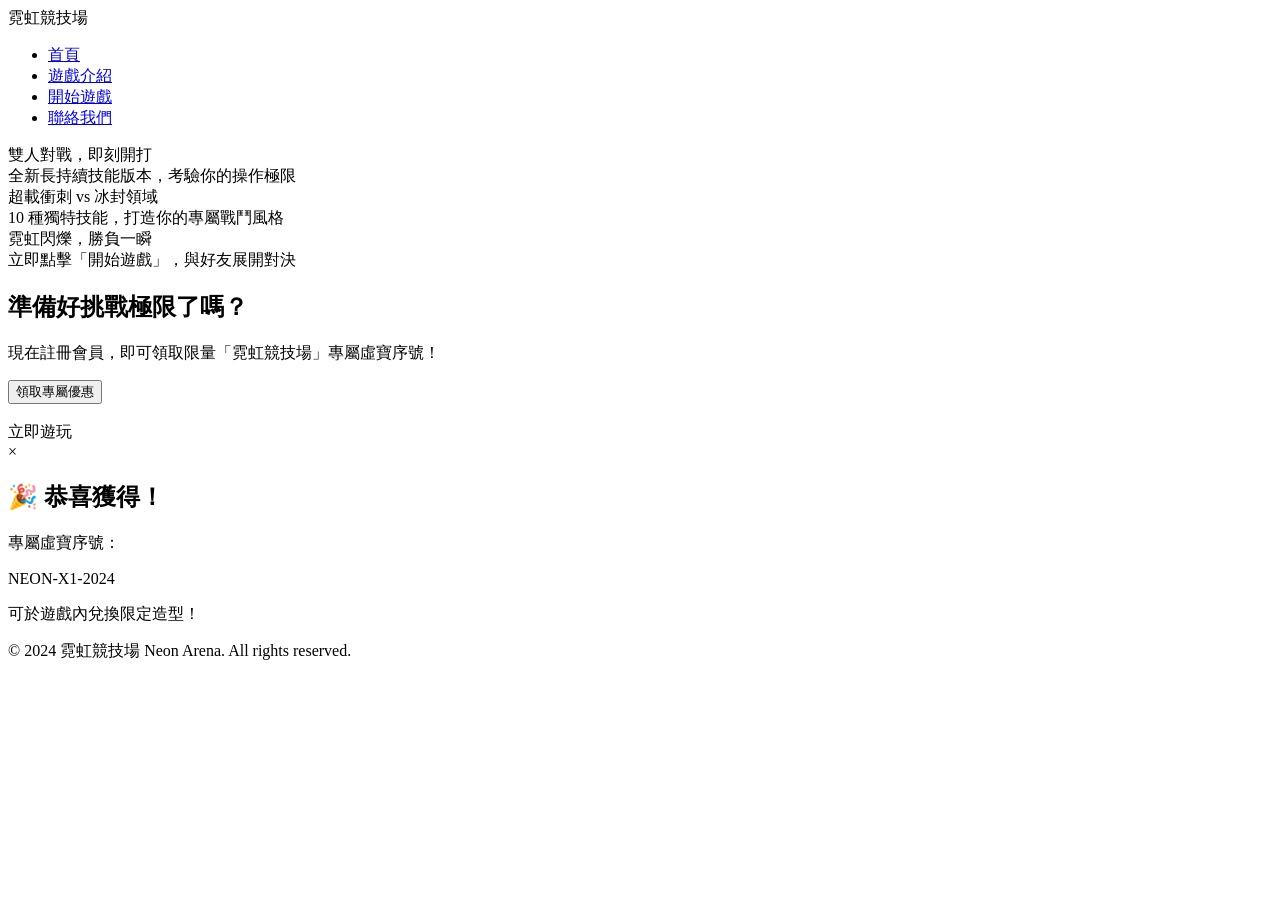
==== commit 0398bf61: "Add initial HTML structure for Neon Arena homepage" ====
--- a/index.html
+++ b/index.html
@@ -72,985 +72,3 @@
     <script src="script.js"></script>
 </body>
 </html>
-<!DOCTYPE html>
-<html lang="zh-Hant">
-<head>
-    <meta charset="UTF-8">
-    <meta name="viewport" content="width=device-width, initial-scale=1.0">
-    <title>霓虹競技場 Neon Arena | 遊戲介紹</title>
-    <link rel="stylesheet" href="style.css">
-</head>
-<body>
-    <nav class="navbar">
-        <div class="logo">霓虹<span>競技場</span></div>
-        <ul class="nav-links">
-            <li><a href="index.html">首頁</a></li>
-            <li><a href="products.html" class="active">遊戲介紹</a></li>
-            <li><a href="game.html">開始遊戲</a></li>
-            <li><a href="contact.html">聯絡我們</a></li>
-        </ul>
-    </nav>
-
-    <main class="page-content">
-        <h1 class="page-title">遊戲特色</h1>
-        
-        <div class="product-grid">
-            <div class="product-card">
-                <div class="product-img" style="background: linear-gradient(45deg, #0f0c29, #302b63, #24243e); color: #3ddcff; text-shadow: 0 0 20px #3ddcff;">⚔️</div>
-                <h3>雙人同屏對戰</h3>
-                <p>與好友在同一台電腦上展開激戰！P1 使用 WASD 與 F 鍵，P2 使用方向鍵與 Enter 鍵，隨時隨地開戰。</p>
-            </div>
-            <div class="product-card">
-                <div class="product-img" style="background: linear-gradient(45deg, #00b4db, #0083b0); color: #7df9ff; text-shadow: 0 0 20px #7df9ff;">⚡</div>
-                <h3>獨特技能系統</h3>
-                <p>超過 10 種專屬技能，包含超載衝刺、冰封領域、時間牢籠、奇異點等，每種技能都有長持續與長冷卻的戰略考量。</p>
-            </div>
-            <div class="product-card">
-                <div class="product-img" style="background: linear-gradient(45deg, #ff00cc, #333399); color: #ff5df0; text-shadow: 0 0 20px #ff5df0;">🎯</div>
-                <h3>流暢的戰鬥體驗</h3>
-                <p>使用 HTML5 Canvas 技術打造，擁有粒子特效、動態光束、導彈追蹤等華麗視覺效果，帶來極致的遊戲體驗。</p>
-            </div>
-        </div>
-
-        <div class="instructions-box">
-            <h2>操作說明</h2>
-            <div class="instructions-grid">
-                <div class="instr-col">
-                    <h3 class="p1-color">P1 (藍色)</h3>
-                    <ul>
-                        <li><strong>WASD</strong>：移動</li>
-                        <li><strong>F</strong>：射擊</li>
-                        <li><strong>Shift</strong>：超載衝刺</li>
-                        <li><strong>Q</strong>：彈幕風暴</li>
-                        <li><strong>E</strong>：奈米治療</li>
-                        <li><strong>R</strong>：毀滅雷射</li>
-                        <li><strong>C</strong>：蜂群飛彈</li>
-                    </ul>
-                </div>
-                <div class="instr-col">
-                    <h3 class="p2-color">P2 (粉色)</h3>
-                    <ul>
-                        <li><strong>方向鍵</strong>：移動</li>
-                        <li><strong>Enter</strong>：射擊</li>
-                        <li><strong>L</strong>：絕對護盾</li>
-                        <li><strong>.</strong>：冰封領域</li>
-                        <li><strong>右Shift</strong>：相位轉移</li>
-                        <li><strong>K</strong>：時間牢籠</li>
-                        <li><strong>M</strong>：奇異點</li>
-                    </ul>
-                </div>
-            </div>
-        </div>
-    </main>
-
-    <footer>
-        <p>&copy; 2024 霓虹競技場 Neon Arena. All rights reserved.</p>
-    </footer>
-
-    <script src="script.js"></script>
-</body>
-</html>
-<!DOCTYPE html>
-<html lang="zh-Hant">
-<head>
-    <meta charset="UTF-8">
-    <meta name="viewport" content="width=device-width, initial-scale=1.0">
-    <title>霓虹競技場 Neon Arena | 開始遊戲</title>
-    <link rel="stylesheet" href="style.css">
-    <!-- 將遊戲專用的 CSS 直接寫在這裡，避免影響其他頁面 -->
-    <style>
-        #gamePage {
-            background: #05070d;
-            min-height: calc(100vh - 80px);
-            display: flex;
-            flex-direction: column;
-            align-items: center;
-            justify-content: center;
-            padding: 20px;
-        }
-        #gameWrap { display:flex; flex-direction:column; align-items:center; gap:8px; width: 100%; }
-        canvas#game {
-            display:block;
-            max-width:100%;
-            max-height:calc(100vh - 160px);
-            border-radius:14px;
-            box-shadow: 0 0 70px rgba(60,120,255,.15), 0 0 0 1px rgba(90,140,255,.18);
-            background:#0a0e17;
-        }
-        #hint {
-            color:#43536f; font-size:11px; letter-spacing:0.5px; user-select:none;
-            text-align:center; line-height:1.8; margin-top: 10px;
-        }
-        #hint b { color:#6d8ab8; font-weight:600; }
-        #hint .p1 { color:#3ddcff; }
-        #hint .p2 { color:#ff4d8d; }
-    </style>
-</head>
-<body>
-    <nav class="navbar">
-        <div class="logo">霓虹<span>競技場</span></div>
-        <ul class="nav-links">
-            <li><a href="index.html">首頁</a></li>
-            <li><a href="products.html">遊戲介紹</a></li>
-            <li><a href="game.html" class="active">開始遊戲</a></li>
-            <li><a href="contact.html">聯絡我們</a></li>
-        </ul>
-    </nav>
-
-    <main id="gamePage">
-        <div id="gameWrap">
-            <canvas id="game"></canvas>
-            <div id="hint">
-                <span class="p1">P1</span> WASD 移動 · F 射擊 · Shift 超載衝刺 · Q 彈幕風暴 · E 奈米治療 · R 毀滅雷射 · C 蜂群飛彈<br>
-                <span class="p2">P2</span> 方向鍵 移動 · Enter 射擊 · L 絕對護盾 · . 冰封領域 · 右Shift 相位轉移 · K 時間牢籠 · M 奇異點<br>
-                <b>R</b> 重新開始（遊戲結束或倒數時）
-            </div>
-        </div>
-    </main>
-
-    <footer>
-        <p>&copy; 2024 霓虹競技場 Neon Arena. All rights reserved.</p>
-    </footer>
-
-    <!-- 引入外部 JS 作為網站互動，並將遊戲邏輯直接寫在此處以確保可玩性 -->
-    <script src="script.js"></script>
-    <script>
-    // ================= 遊戲主程式 (整合自您提供的原始碼) =================
-    (function(){
-    'use strict';
-
-    // 基礎設定
-    const canvas = document.getElementById('game');
-    if(!canvas) return; // 如果不在遊戲頁面則不執行
-    const ctx = canvas.getContext('2d');
-    const W = 960, H = 600;
-    canvas.width = W;
-    canvas.height = H;
-
-    // 音效
-    let actx = null;
-    function initAudio(){
-      if (actx) return;
-      try { actx = new (window.AudioContext || window.webkitAudioContext)(); } catch(e){}
-    }
-    function sfx(freq, dur, type, vol){
-      if (!actx) return;
-      try {
-        const t = actx.currentTime;
-        const o = actx.createOscillator();
-        const g = actx.createGain();
-        o.type = type || 'square';
-        o.frequency.setValueAtTime(freq, t);
-        o.frequency.exponentialRampToValueAtTime(Math.max(30, freq * 0.45), t + dur);
-        g.gain.setValueAtTime(vol || 0.04, t);
-        g.gain.exponentialRampToValueAtTime(0.0001, t + dur);
-        o.connect(g); g.connect(actx.destination);
-        o.start(t); o.stop(t + dur + 0.02);
-      } catch(e){}
-    }
-
-    // 地圖
-    const obstacles = [
-      {x:440, y:260, w:80,  h:80},
-      {x:180, y:90,  w:130, h:26},
-      {x:650, y:90,  w:130, h:26},
-      {x:180, y:484, w:130, h:26},
-      {x:650, y:484, w:130, h:26}
-    ];
-
-    // 技能定義
-    const SKILLS = {
-      overdrive: { key:'ShiftLeft',  alt:'KeyZ',   cd:6.0,  name:'超載衝刺', color:'#3ddcff' },
-      barrage:   { key:'KeyQ',       alt:'KeyX',   cd:12.0, name:'彈幕風暴', color:'#7df9ff' },
-      nanoheal:  { key:'KeyE',       alt:'KeyV',   cd:16.0, name:'奈米治療', color:'#5dff9e' },
-      deathlaser:{ key:'KeyR',       alt:'KeyT',   cd:14.0, name:'毀滅雷射', color:'#ff5df0' },
-      swarm:     { key:'KeyC',       alt:'KeyB',   cd:15.0, name:'蜂群飛彈', color:'#ffb347' },
-      fortress:  { key:'KeyL',       alt:'Semicolon', cd:14.0, name:'絕對護盾', color:'#ffffff' },
-      frostfield:{ key:'Period',     alt:'Comma',  cd:12.0, name:'冰封領域', color:'#8ad8ff' },
-      phase:     { key:'ShiftRight', alt:'Numpad0', cd:13.0, name:'相位轉移', color:'#ff9edb' },
-      timelock:  { key:'KeyK',       alt:'KeyI',   cd:15.0, name:'時間牢籠', color:'#b07dff' },
-      singularity:{ key:'KeyM',      alt:'KeyN',   cd:18.0, name:'奇異點',   color:'#7a3dff' }
-    };
-
-    // 玩家
-    function mkPlayer(x, y, color, controls, name, skillList){
-      const skillState = {};
-      for (let i = 0; i < skillList.length; i++){
-        const id = skillList[i];
-        skillState[id] = {
-          cd: 0, maxCd: SKILLS[id].cd, active: 0, activeMax: 0,
-          held: false, pending: false, tickTimer: 0, extra: {}
-        };
-      }
-      return {
-        x, y, spawnX:x, spawnY:y, r:16, hp:100, maxHp:100,
-        color, name, controls, aim:0, cd:0, flash:0, score:0,
-        lastMoveX: 0, lastMoveY: 0, slowTimer: 0, timeSlowTimer: 0,
-        invulnTimer: 0, phaseTimer: 0, skills: skillState, skillOrder: skillList
-      };
-    }
-
-    const p1 = mkPlayer(110, 300, '#3ddcff', {
-      up:'KeyW', down:'KeyS', left:'KeyA', right:'KeyD', shoot:'KeyF', shootAlt:'Space'
-    }, 'P1', ['overdrive', 'barrage', 'nanoheal', 'deathlaser', 'swarm']);
-
-    const p2 = mkPlayer(850, 300, '#ff4d8d', {
-      up:'ArrowUp', down:'ArrowDown', left:'ArrowLeft', right:'ArrowRight', shoot:'Enter', shootAlt:'Slash'
-    }, 'P2', ['fortress', 'frostfield', 'phase', 'timelock', 'singularity']);
-
-    // 實體
-    let bullets = []; let particles = []; let missiles = []; let blackholes = []; let beams = []; let frostZones = [];
-
-    // 狀態
-    let state = 'countdown'; let countdown = 3.2; let winner = null; let shake = 0;
-
-    // 輸入
-    const pressed = new Set(); const pressedKeys = new Set();
-    const PREVENT = new Set(['Space','ArrowUp','ArrowDown','ArrowLeft','ArrowRight','Enter','KeyF','ShiftLeft','ShiftRight','Slash','KeyQ','KeyZ','KeyE','KeyX','KeyV','KeyT','KeyC','KeyB','Period','Comma','Numpad0','KeyL','Semicolon','KeyK','KeyI','KeyM','KeyN']);
-
-    window.addEventListener('keydown', e => {
-      initAudio();
-      if (PREVENT.has(e.code)) e.preventDefault();
-      if (e.key === 'Enter' || e.key === ' ') e.preventDefault();
-      pressed.add(e.code);
-      if (e.key) pressedKeys.add(e.key);
-      if (e.code === 'KeyR' && state !== 'playing') resetRound(true);
-    }, { passive: false });
-    window.addEventListener('keyup', e => { pressed.delete(e.code); if (e.key) pressedKeys.delete(e.key); });
-    window.addEventListener('blur', () => { pressed.clear(); pressedKeys.clear(); });
-
-    function isDown(code, alt){
-      if (pressed.has(code)) return true;
-      if (alt && pressed.has(alt)) return true;
-      if (pressedKeys.has(code)) return true;
-      if (alt && pressedKeys.has(alt)) return true;
-      return false;
-    }
-
-    // 回合控制
-    function resetRound(keepScore){
-      resetPlayer(p1); resetPlayer(p2);
-      if (!keepScore){ p1.score = 0; p2.score = 0; }
-      bullets = []; particles = []; missiles = []; blackholes = []; beams = []; frostZones = [];
-      state = 'countdown'; countdown = 3.2; winner = null; shake = 0;
-      pressed.clear(); pressedKeys.clear();
-    }
-
-    function resetPlayer(p){
-      p.x = p.spawnX; p.y = p.spawnY; p.hp = p.maxHp; p.cd = 0; p.flash = 0;
-      p.lastMoveX = 0; p.lastMoveY = 0; p.slowTimer = 0; p.timeSlowTimer = 0;
-      p.invulnTimer = 0; p.phaseTimer = 0;
-      for (const id in p.skills){
-        const s = p.skills[id];
-        s.cd = 0; s.active = 0; s.activeMax = 0; s.held = false;
-        s.pending = false; s.tickTimer = 0; s.extra = {};
-      }
-    }
-
-    // 幾何工具
-    function pushOut(p, o){
-      const cx = Math.max(o.x, Math.min(p.x, o.x + o.w));
-      const cy = Math.max(o.y, Math.min(p.y, o.y + o.h));
-      const dx = p.x - cx, dy = p.y - cy;
-      const d2 = dx*dx + dy*dy;
-      if (d2 > p.r * p.r) return;
-      const d = Math.sqrt(d2);
-      if (d < 0.0001){
-        const L = p.x - o.x, R = o.x + o.w - p.x, T = p.y - o.y, B = o.y + o.h - p.y;
-        const m = Math.min(L, R, T, B);
-        if (m === L) p.x = o.x - p.r; else if (m === R) p.x = o.x + o.w + p.r;
-        else if (m === T) p.y = o.y - p.r; else p.y = o.y + o.h + p.r;
-        return;
-      }
-      const ov = p.r - d;
-      p.x += (dx / d) * ov; p.y += (dy / d) * ov;
-    }
-    function hitsRect(b, o){
-      const cx = Math.max(o.x, Math.min(b.x, o.x + o.w));
-      const cy = Math.max(o.y, Math.min(b.y, o.y + o.h));
-      return Math.hypot(b.x - cx, b.y - cy) < b.r;
-    }
-    function pointBlocked(x, y, r){
-      for (let k = 0; k < obstacles.length; k++){
-        const o = obstacles[k];
-        const cx = Math.max(o.x, Math.min(x, o.x + o.w));
-        const cy = Math.max(o.y, Math.min(y, o.y + o.h));
-        if (Math.hypot(x - cx, y - cy) < r) return true;
-      }
-      return false;
-    }
-    function hexA(hex, a){
-      let h = hex.replace('#', '');
-      if (h.length === 3) h = h[0]+h[0]+h[1]+h[1]+h[2]+h[2];
-      const n = parseInt(h, 16);
-      return 'rgba(' + ((n>>16)&255) + ',' + ((n>>8)&255) + ',' + (n&255) + ',' + a + ')';
-    }
-    function rr(c, x, y, w, h, r){
-      r = Math.max(0, Math.min(r, Math.abs(w)/2, Math.abs(h)/2));
-      c.beginPath(); c.moveTo(x + r, y);
-      c.arcTo(x + w, y, x + w, y + h, r); c.arcTo(x + w, y + h, x, y + h, r);
-      c.arcTo(x, y + h, x, y, r); c.arcTo(x, y, x + w, y, r); c.closePath();
-    }
-
-    // 粒子
-    function burst(x, y, color, n, spd){
-      for (let i = 0; i < n; i++){
-        const a = Math.random() * Math.PI * 2; const s = Math.random() * spd;
-        const life = 0.22 + Math.random() * 0.45;
-        particles.push({ x:x, y:y, vx: Math.cos(a)*s, vy: Math.sin(a)*s, r: 1 + Math.random()*2.6, life:life, maxLife:life, color:color });
-      }
-    }
-    function updateParticles(dt){
-      for (let i = particles.length - 1; i >= 0; i--){
-        const q = particles[i]; q.x += q.vx * dt; q.y += q.vy * dt;
-        const damp = Math.pow(0.06, dt); q.vx *= damp; q.vy *= damp;
-        q.life -= dt; if (q.life <= 0) particles.splice(i, 1);
-      }
-    }
-
-    // 射擊
-    function fireBullet(p, angle, opts){
-      opts = opts || {}; const spd = opts.spd || 700;
-      let safeDist = p.r + 6; const maxDist = p.r + 18;
-      for (let d = p.r + 6; d <= maxDist; d += 2){
-        const tx = p.x + Math.cos(angle) * d; const ty = p.y + Math.sin(angle) * d;
-        if (!pointBlocked(tx, ty, 6)) safeDist = d;
-      }
-      const bx = p.x + Math.cos(angle) * safeDist; const by = p.y + Math.sin(angle) * safeDist;
-      if (pointBlocked(bx, by, 6)) return;
-      bullets.push({ x: bx, y: by, vx: Math.cos(angle) * spd, vy: Math.sin(angle) * spd, r: opts.r || 5, owner: p, life: 2.5, frost: !!opts.frost, color: opts.color || p.color });
-    }
-    function fire(p){
-      const s = p.skills;
-      if (s.barrage && s.barrage.active > 0){
-        const a = p.aim + (Math.random() - 0.5) * 0.12;
-        fireBullet(p, a, { r: 4, color: '#7df9ff' }); p.flash = Math.max(p.flash, 0.05); return;
-      }
-      const a = p.aim + (Math.random() - 0.5) * 0.07; fireBullet(p, a); p.flash = 0.07;
-      for (let i = 0; i < 4; i++){
-        const pa = a + (Math.random() - 0.5) * 1.3; const ps = 60 + Math.random() * 150; const life = 0.16 + Math.random() * 0.12;
-        particles.push({ x: p.x + Math.cos(a)*20, y: p.y + Math.sin(a)*20, vx: Math.cos(pa)*ps, vy: Math.sin(pa)*ps, r: 1 + Math.random()*1.6, life: life, maxLife: life, color: p.color });
-      }
-      sfx(620 + Math.random()*90, 0.055, 'square', 0.022);
-    }
-
-    // 傷害
-    function damage(target, amt, b, opts){
-      opts = opts || {}; if (state === 'over') return; if (target.hp <= 0) return;
-      if (target.invulnTimer > 0 || target.phaseTimer > 0){
-        const px = b ? b.x : target.x; const py = b ? b.y : target.y;
-        burst(px, py, '#ffffff', 8, 140); target.flash = Math.max(target.flash, 0.1); sfx(320, 0.08, 'sine', 0.03); return;
-      }
-      if (target.skills.fortress && target.skills.fortress.active > 0){
-        const px = b ? b.x : target.x; const py = b ? b.y : target.y; const ang = Math.atan2(py - target.y, px - target.x);
-        burst(px, py, '#ffffff', 12, 200);
-        for (let i = 0; i < 12; i++){
-          const a2 = ang + (Math.random() - 0.5) * 1.2; const s = 100 + Math.random() * 160; const life = 0.3 + Math.random() * 0.2;
-          particles.push({ x: target.x + Math.cos(ang) * (target.r + 8), y: target.y + Math.sin(ang) * (target.r + 8), vx: Math.cos(a2) * s, vy: Math.sin(a2) * s, r: 1.5 + Math.random() * 3, life: life, maxLife: life, color: '#ffffff' });
-        }
-        target.flash = Math.max(target.flash, 0.15); sfx(360, 0.12, 'sine', 0.04); return;
-      }
-      target.hp -= amt; target.flash = 0.25; shake = Math.min(11, shake + 6);
-      if (b) burst(b.x, b.y, b.color || target.color, 10, 200); else burst(target.x, target.y, opts.color || target.color, 14, 220);
-      sfx(180, 0.16, 'sawtooth', 0.05);
-      if (target.hp <= 0){
-        target.hp = 0; state = 'over'; winner = (target === p1) ? p2 : p1; winner.score++;
-        burst(target.x, target.y, target.color, 46, 340); burst(target.x, target.y, '#ffffff', 18, 220);
-        shake = 16; sfx(110, 0.7, 'sawtooth', 0.08); sfx(70, 0.9, 'triangle', 0.07);
-      }
-    }
-
-    // 技能使用
-    function tryUseSkill(p, id){
-      const s = p.skills[id]; if (!s || s.cd > 0 || s.active > 0) return;
-      const def = SKILLS[id]; const foe = (p === p1) ? p2 : p1;
-      if (id === 'overdrive'){ s.active = 0.8; s.activeMax = 0.8; p.invulnTimer = Math.max(p.invulnTimer, 0.8); s.cd = s.maxCd; burst(p.x, p.y, def.color, 24, 300); sfx(900, 0.15, 'sawtooth', 0.05); }
-      else if (id === 'barrage'){ s.active = 2.0; s.activeMax = 2.0; s.tickTimer = 0; s.cd = s.maxCd; burst(p.x, p.y, def.color, 16, 200); sfx(720, 0.15, 'square', 0.04); }
-      else if (id === 'nanoheal'){ s.active = 4.0; s.activeMax = 4.0; s.tickTimer = 0; s.cd = s.maxCd; burst(p.x, p.y, def.color, 16, 160); sfx(520, 0.25, 'sine', 0.05); }
-      else if (id === 'deathlaser'){ s.active = 2.0; s.activeMax = 2.0; s.tickTimer = 0; s.cd = s.maxCd; beams.push({ owner: p, angle: p.aim, x: p.x, y: p.y, life: 2.0, maxLife: 2.0, width: 0, maxWidth: 26, hitTimer: 0, color: def.color }); shake = Math.min(10, shake + 6); sfx(1200, 0.3, 'sawtooth', 0.05); }
-      else if (id === 'swarm'){ s.active = 1.5; s.activeMax = 1.5; s.tickTimer = 0; s.extra.wavesLeft = 3; s.extra.waveTimer = 0; s.cd = s.maxCd; burst(p.x, p.y, def.color, 16, 220); sfx(420, 0.2, 'sawtooth', 0.04); }
-      else if (id === 'fortress'){ s.active = 2.5; s.activeMax = 2.5; s.cd = s.maxCd; burst(p.x, p.y, '#ffffff', 20, 180); sfx(500, 0.3, 'triangle', 0.05); }
-      else if (id === 'frostfield'){ s.active = 3.0; s.activeMax = 3.0; s.cd = s.maxCd; frostZones.push({ x: foe.x, y: foe.y, r: 90, life: 3.0, maxLife: 3.0, owner: p, color: def.color }); burst(foe.x, foe.y, def.color, 20, 200); sfx(560, 0.2, 'sine', 0.04); }
-      else if (id === 'phase'){ s.active = 1.5; s.activeMax = 1.5; p.phaseTimer = 1.5; p.invulnTimer = 1.5; s.cd = s.maxCd; burst(p.x, p.y, def.color, 20, 240); sfx(960, 0.2, 'sine', 0.05); }
-      else if (id === 'timelock'){ s.active = 2.5; s.activeMax = 2.5; foe.timeSlowTimer = Math.max(foe.timeSlowTimer, 2.5); s.cd = s.maxCd; burst(foe.x, foe.y, def.color, 24, 200); sfx(260, 0.4, 'sine', 0.05); }
-      else if (id === 'singularity'){ s.active = 4.0; s.activeMax = 4.0; s.cd = s.maxCd; blackholes.push({ x: foe.x, y: foe.y, life: 4.0, maxLife: 4.0, r: 10, maxR: 80, owner: p, color: def.color, tickTimer: 0 }); burst(foe.x, foe.y, def.color, 24, 220); sfx(140, 0.6, 'sawtooth', 0.05); }
-    }
-
-    // 更新：持續型技能
-    function updateBeams(dt){
-      for (let i = beams.length - 1; i >= 0; i--){
-        const bm = beams[i]; bm.life -= dt; bm.hitTimer -= dt;
-        const prog = 1 - bm.life / bm.maxLife; bm.width = bm.maxWidth * Math.min(1, prog * 2.5);
-        bm.x = bm.owner.x; bm.y = bm.owner.y; bm.angle = bm.owner.aim;
-        if (bm.hitTimer <= 0){
-          bm.hitTimer = 0.15; const foe = (bm.owner === p1) ? p2 : p1;
-          if (foe.hp > 0){
-            const dx = foe.x - bm.x, dy = foe.y - bm.y; const dist = Math.hypot(dx, dy);
-            const dot = dx * Math.cos(bm.angle) + dy * Math.sin(bm.angle);
-            if (dot > 0 && dist > 0){
-              const perp = Math.abs(-dx * Math.sin(bm.angle) + dy * Math.cos(bm.angle));
-              if (perp < foe.r + bm.width * 0.5) damage(foe, 6, null, { color: bm.color });
-            }
-          }
-        }
-        if (bm.life <= 0) beams.splice(i, 1);
-      }
-    }
-    function updateMissiles(dt){
-      for (let i = missiles.length - 1; i >= 0; i--){
-        const m = missiles[i]; m.life -= dt;
-        if (m.target && m.target.hp > 0){
-          const desired = Math.atan2(m.target.y - m.y, m.target.x - m.x);
-          let diff = desired - m.angle;
-          while (diff > Math.PI) diff -= Math.PI * 2; while (diff < -Math.PI) diff += Math.PI * 2;
-          m.angle += Math.sign(diff) * Math.min(Math.abs(diff), 5.0 * dt);
-        }
-        const spd = 360; m.vx = Math.cos(m.angle) * spd; m.vy = Math.sin(m.angle) * spd;
-        m.x += m.vx * dt; m.y += m.vy * dt;
-        if (Math.random() < 0.7){
-          particles.push({ x: m.x, y: m.y, vx: (Math.random() - 0.5) * 40, vy: (Math.random() - 0.5) * 40, r: 1 + Math.random() * 2, life: 0.2, maxLife: 0.2, color: m.color });
-        }
-        let dead = false;
-        if (m.life <= 0 || m.x < -20 || m.x > W + 20 || m.y < -20 || m.y > H + 20) dead = true;
-        if (!dead){
-          for (let k = 0; k < obstacles.length; k++){
-            if (hitsRect(m, obstacles[k])){ burst(m.x, m.y, m.color, 8, 160); dead = true; break; }
-          }
-        }
-        if (!dead){
-          const foe = m.target;
-          if (foe && foe.hp > 0 && Math.hypot(m.x - foe.x, m.y - foe.y) < foe.r + m.r){
-            damage(foe, 8, { x: m.x, y: m.y, color: m.color }); burst(m.x, m.y, m.color, 12, 200); dead = true;
-          }
-        }
-        if (dead) missiles.splice(i, 1);
-      }
-    }
-    function updateBlackholes(dt){
-      for (let i = blackholes.length - 1; i >= 0; i--){
-        const bh = blackholes[i]; bh.life -= dt; bh.tickTimer += dt;
-        if (Math.random() < 0.9){
-          const ang = Math.random() * Math.PI * 2; const dist = 40 + Math.random() * 50;
-          particles.push({ x: bh.x + Math.cos(ang) * dist, y: bh.y + Math.sin(ang) * dist, vx: -Math.cos(ang) * 180, vy: -Math.sin(ang) * 180, r: 1 + Math.random() * 2, life: 0.3, maxLife: 0.3, color: bh.color });
-        }
-        const foe = (bh.owner === p1) ? p2 : p1;
-        if (foe.hp > 0 && bh.life > 0){
-          const dx = bh.x - foe.x, dy = bh.y - foe.y; const d = Math.hypot(dx, dy);
-          if (d > 4 && d < 240){
-            const oldX = foe.x, oldY = foe.y; const pull = 300 * dt;
-            foe.x += (dx / d) * pull; foe.y += (dy / d) * pull;
-            foe.x = Math.max(foe.r, Math.min(W - foe.r, foe.x)); foe.y = Math.max(foe.r, Math.min(H - foe.r, foe.y));
-            for (let k = 0; k < obstacles.length; k++) pushOut(foe, obstacles[k]);
-            if (pointBlocked(foe.x, foe.y, foe.r - 1)){ foe.x = oldX; foe.y = oldY; }
-          }
-        }
-        if (bh.tickTimer >= 0.5 && bh.life > 0){
-          bh.tickTimer -= 0.5;
-          if (foe.hp > 0 && Math.hypot(bh.x - foe.x, bh.y - foe.y) < 80) damage(foe, 6, null, { color: bh.color });
-        }
-        if (bh.life <= 0) blackholes.splice(i, 1);
-      }
-    }
-    function updateFrostZones(dt){
-      for (let i = frostZones.length - 1; i >= 0; i--){
-        const fz = frostZones[i]; fz.life -= dt;
-        const foe = (fz.owner === p1) ? p2 : p1;
-        if (foe.hp > 0 && Math.hypot(fz.x - foe.x, fz.y - foe.y) < fz.r) foe.slowTimer = Math.max(foe.slowTimer, 0.2);
-        if (Math.random() < 0.5){
-          const ang = Math.random() * Math.PI * 2; const dist = Math.random() * fz.r;
-          particles.push({ x: fz.x + Math.cos(ang) * dist, y: fz.y + Math.sin(ang) * dist, vx: (Math.random() - 0.5) * 40, vy: (Math.random() - 0.5) * 40, r: 1 + Math.random() * 1.5, life: 0.4, maxLife: 0.4, color: fz.color });
-        }
-        if (fz.life <= 0) frostZones.splice(i, 1);
-      }
-    }
-
-    // 更新：玩家
-    function updatePlayer(p, foe, dt){
-      for (let i = 0; i < p.skillOrder.length; i++){
-        const id = p.skillOrder[i]; const s = p.skills[id]; const def = SKILLS[id];
-        const down = isDown(def.key, def.alt);
-        if (down && !s.held) tryUseSkill(p, id); s.held = down;
-      }
-      for (const id in p.skills){
-        const s = p.skills[id];
-        if (s.active > 0) s.active = Math.max(0, s.active - dt);
-        if (s.cd > 0) s.cd = Math.max(0, s.cd - dt);
-      }
-      if (p.skills.barrage && p.skills.barrage.active > 0){
-        p.skills.barrage.tickTimer += dt;
-        while (p.skills.barrage.tickTimer >= 0.12){ p.skills.barrage.tickTimer -= 0.12; fire(p); }
-      }
-      if (p.skills.nanoheal && p.skills.nanoheal.active > 0){
-        p.skills.nanoheal.tickTimer += dt;
-        while (p.skills.nanoheal.tickTimer >= 0.5){
-          p.skills.nanoheal.tickTimer -= 0.5;
-          if (p.hp < p.maxHp){ p.hp = Math.min(p.maxHp, p.hp + 4); burst(p.x, p.y, '#5dff9e', 6, 100); }
-        }
-      }
-      if (p.skills.swarm && p.skills.swarm.active > 0){
-        const sw = p.skills.swarm; sw.extra.waveTimer = (sw.extra.waveTimer || 0) + dt;
-        if (sw.extra.waveTimer >= 0.5 && sw.extra.wavesLeft > 0){
-          sw.extra.waveTimer = 0; sw.extra.wavesLeft--;
-          for (let j = 0; j < 2; j++){
-            const off = (j - 0.5) * 0.5 + (Math.random() - 0.5) * 0.2;
-            missiles.push({ x: p.x + Math.cos(p.aim + off) * 24, y: p.y + Math.sin(p.aim + off) * 24, vx: Math.cos(p.aim + off) * 300, vy: Math.sin(p.aim + off) * 300, angle: p.aim + off, life: 3.0, r: 5, owner: p, target: foe, color: '#ffb347' });
-          }
-          sfx(460, 0.1, 'square', 0.03);
-        }
-      }
-      if (p.slowTimer > 0) p.slowTimer = Math.max(0, p.slowTimer - dt);
-      if (p.timeSlowTimer > 0) p.timeSlowTimer = Math.max(0, p.timeSlowTimer - dt);
-      if (p.invulnTimer > 0) p.invulnTimer = Math.max(0, p.invulnTimer - dt);
-      if (p.phaseTimer > 0) p.phaseTimer = Math.max(0, p.phaseTimer - dt);
-      
-      let speedMul = 1; if (p.slowTimer > 0) speedMul *= 0.4; if (p.timeSlowTimer > 0) speedMul *= 0.3;
-      const c = p.controls; let dx = 0, dy = 0;
-      if (isDown(c.up)) dy -= 1; if (isDown(c.down)) dy += 1;
-      if (isDown(c.left)) dx -= 1; if (isDown(c.right)) dx += 1;
-      const len = Math.hypot(dx, dy);
-      if (len > 0){ dx /= len; dy /= len; p.lastMoveX = dx; p.lastMoveY = dy; }
-      
-      let spd = 255 * speedMul;
-      if (p.skills.overdrive && p.skills.overdrive.active > 0) spd = 765 * speedMul;
-      p.x += dx * spd * dt; p.y += dy * spd * dt;
-      p.x = Math.max(p.r, Math.min(W - p.r, p.x)); p.y = Math.max(p.r, Math.min(H - p.r, p.y));
-      
-      if (p.phaseTimer <= 0){ for (let i = 0; i < obstacles.length; i++) pushOut(p, obstacles[i]); }
-      p.aim = Math.atan2(foe.y - p.y, foe.x - p.x);
-      p.cd -= dt;
-      if (isDown(c.shoot, c.shootAlt) && p.cd <= 0){
-        fire(p); p.cd = (p.skills.barrage && p.skills.barrage.active > 0) ? 0.12 : 0.34;
-      }
-    }
-
-    function updateBullets(dt){
-      const toRemove = [];
-      for (let i = 0; i < bullets.length; i++){
-        const b = bullets[i]; b.x += b.vx * dt; b.y += b.vy * dt; b.life -= dt;
-        let dead = false;
-        if (b.life <= 0 || b.x < b.r || b.x > W - b.r || b.y < b.r || b.y > H - b.r) dead = true;
-        if (!dead){
-          for (let k = 0; k < obstacles.length; k++){
-            if (hitsRect(b, obstacles[k])){ burst(b.x, b.y, b.color || b.owner.color, 6, 130); dead = true; break; }
-          }
-        }
-        if (!dead){
-          const target = (b.owner === p1) ? p2 : p1;
-          if (target.hp > 0 && Math.hypot(b.x - target.x, b.y - target.y) < target.r + b.r){
-            damage(target, 12, b); dead = true;
-          }
-        }
-        if (dead) toRemove.push(i);
-      }
-      for (let i = toRemove.length - 1; i >= 0; i--) bullets.splice(toRemove[i], 1);
-    }
-
-    function update(dt){
-      if (shake > 0) shake = Math.max(0, shake - dt * 55);
-      if (state === 'countdown'){
-        countdown -= dt;
-        p1.aim = Math.atan2(p2.y - p1.y, p2.x - p1.x); p2.aim = Math.atan2(p1.y - p2.y, p1.x - p2.x);
-        if (countdown <= 0){ state = 'playing'; sfx(900, 0.14, 'square', 0.05); }
-      } else if (state === 'playing'){
-        if (p1.hp > 0 && p2.hp > 0){ updatePlayer(p1, p2, dt); updatePlayer(p2, p1, dt); }
-        updateBullets(dt); updateBeams(dt); updateMissiles(dt); updateBlackholes(dt); updateFrostZones(dt);
-      }
-      updateParticles(dt);
-      p1.flash = Math.max(0, p1.flash - dt); p2.flash = Math.max(0, p2.flash - dt);
-    }
-
-    // 繪製
-    let vignette = null; let vignetteW = 0, vignetteH = 0;
-    function drawBackground(){
-      ctx.fillStyle = '#0a0e17'; ctx.fillRect(-20, -20, W + 40, H + 40);
-      ctx.strokeStyle = 'rgba(70,130,220,0.07)'; ctx.lineWidth = 1; ctx.beginPath();
-      for (let x = 0; x <= W; x += 48){ ctx.moveTo(x + 0.5, 0); ctx.lineTo(x + 0.5, H); }
-      for (let y = 0; y <= H; y += 48){ ctx.moveTo(0, y + 0.5); ctx.lineTo(W, y + 0.5); }
-      ctx.stroke();
-      if (!vignette || vignetteW !== W || vignetteH !== H){
-        vignette = ctx.createRadialGradient(W/2, H/2, 140, W/2, H/2, Math.max(W,H) * 0.72);
-        vignette.addColorStop(0, 'rgba(0,0,0,0)'); vignette.addColorStop(1, 'rgba(0,0,0,0.62)');
-        vignetteW = W; vignetteH = H;
-      }
-      ctx.fillStyle = vignette; ctx.fillRect(0, 0, W, H);
-      const ts = Math.max(p1.timeSlowTimer, p2.timeSlowTimer);
-      if (ts > 0){ ctx.fillStyle = 'rgba(176,125,255,' + (Math.min(1, ts / 2.5) * 0.12) + ')'; ctx.fillRect(0, 0, W, H); }
-      ctx.strokeStyle = 'rgba(90,150,255,0.22)'; ctx.lineWidth = 2; ctx.strokeRect(1, 1, W - 2, H - 2);
-    }
-    function drawObstacles(){
-      for (let i = 0; i < obstacles.length; i++){
-        const o = obstacles[i];
-        ctx.save(); ctx.shadowColor = 'rgba(80,140,255,0.55)'; ctx.shadowBlur = 18;
-        ctx.fillStyle = '#16203a'; rr(ctx, o.x, o.y, o.w, o.h, 6); ctx.fill(); ctx.restore();
-        ctx.strokeStyle = 'rgba(110,170,255,0.45)'; ctx.lineWidth = 1.5; rr(ctx, o.x, o.y, o.w, o.h, 6); ctx.stroke();
-        ctx.strokeStyle = 'rgba(150,205,255,0.10)'; ctx.lineWidth = 1; rr(ctx, o.x + 3, o.y + 3, o.w - 6, o.h - 6, 4); ctx.stroke();
-      }
-    }
-    function drawPlayer(p){
-      if (p.skills.fortress && p.skills.fortress.active > 0){
-        const a = Math.min(1, p.skills.fortress.active * 2);
-        ctx.save(); ctx.strokeStyle = 'rgba(255,255,255,' + (0.6 * a) + ')'; ctx.lineWidth = 4;
-        ctx.shadowColor = '#ffffff'; ctx.shadowBlur = 28; ctx.beginPath(); ctx.arc(p.x, p.y, p.r + 15, 0, Math.PI * 2); ctx.stroke(); ctx.restore();
-      }
-      if (p.phaseTimer > 0){
-        ctx.save(); ctx.globalAlpha = 0.5; ctx.strokeStyle = 'rgba(255,158,219,0.8)'; ctx.lineWidth = 2;
-        ctx.setLineDash([6, 6]); ctx.beginPath(); ctx.arc(p.x, p.y, p.r + 10, 0, Math.PI * 2); ctx.stroke(); ctx.setLineDash([]); ctx.restore();
-      }
-      if (p.skills.overdrive && p.skills.overdrive.active > 0){
-        let mx = p.lastMoveX, my = p.lastMoveY;
-        if (mx === 0 && my === 0){ mx = Math.cos(p.aim); my = Math.sin(p.aim); }
-        for (let k = 1; k <= 3; k++){
-          ctx.save(); ctx.globalAlpha = 0.35 / k; ctx.fillStyle = p.color;
-          ctx.beginPath(); ctx.arc(p.x - mx * 16 * k, p.y - my * 16 * k, p.r * (1 - k * 0.15), 0, Math.PI * 2); ctx.fill(); ctx.restore();
-        }
-      }
-      if (p.slowTimer > 0){
-        ctx.save(); ctx.strokeStyle = 'rgba(138,216,255,0.7)'; ctx.lineWidth = 2;
-        ctx.beginPath(); ctx.arc(p.x, p.y, p.r + 5, 0, Math.PI * 2); ctx.stroke(); ctx.restore();
-      }
-      if (p.timeSlowTimer > 0){
-        ctx.save(); ctx.strokeStyle = 'rgba(176,125,255,0.8)'; ctx.lineWidth = 2;
-        ctx.setLineDash([4, 4]); ctx.beginPath(); ctx.arc(p.x, p.y, p.r + 9, 0, Math.PI * 2); ctx.stroke(); ctx.setLineDash([]); ctx.restore();
-      }
-      const gg = ctx.createRadialGradient(p.x, p.y, 0, p.x, p.y, p.r * 3.4);
-      gg.addColorStop(0, hexA(p.color, 0.42)); gg.addColorStop(1, hexA(p.color, 0));
-      ctx.fillStyle = gg; ctx.beginPath(); ctx.arc(p.x, p.y, p.r * 3.4, 0, Math.PI * 2); ctx.fill();
-      ctx.save(); ctx.translate(p.x, p.y); ctx.rotate(p.aim); ctx.fillStyle = hexA(p.color, 0.85);
-      rr(ctx, p.r * 0.35, -4.5, p.r * 1.0, 9, 3); ctx.fill(); ctx.restore();
-      ctx.save(); ctx.shadowColor = p.color; ctx.shadowBlur = 22; ctx.fillStyle = p.color;
-      ctx.beginPath(); ctx.arc(p.x, p.y, p.r, 0, Math.PI * 2); ctx.fill(); ctx.restore();
-      ctx.fillStyle = '#eaf6ff'; ctx.beginPath(); ctx.arc(p.x, p.y, p.r * 0.44, 0, Math.PI * 2); ctx.fill();
-      if (p.flash > 0){
-        ctx.strokeStyle = 'rgba(255,255,255,' + Math.min(1, p.flash * 4.5) + ')'; ctx.lineWidth = 3;
-        ctx.beginPath(); ctx.arc(p.x, p.y, p.r + 7, 0, Math.PI * 2); ctx.stroke();
-      }
-    }
-    function drawBeams(){
-      for (let i = 0; i < beams.length; i++){
-        const bm = beams[i]; const len = 1200; const ex = bm.x + Math.cos(bm.angle) * len; const ey = bm.y + Math.sin(bm.angle) * len;
-        const alpha = Math.min(1, bm.life / bm.maxLife * 1.5);
-        ctx.save(); ctx.lineCap = 'round'; ctx.shadowColor = bm.color; ctx.shadowBlur = 40;
-        ctx.strokeStyle = hexA(bm.color, 0.7 * alpha); ctx.lineWidth = bm.width;
-        ctx.beginPath(); ctx.moveTo(bm.x, bm.y); ctx.lineTo(ex, ey); ctx.stroke();
-        ctx.shadowBlur = 20; ctx.strokeStyle = 'rgba(255,255,255,' + (0.9 * alpha) + ')'; ctx.lineWidth = bm.width * 0.35;
-        ctx.beginPath(); ctx.moveTo(bm.x, bm.y); ctx.lineTo(ex, ey); ctx.stroke(); ctx.restore();
-      }
-    }
-    function drawMissiles(){
-      for (let i = 0; i < missiles.length; i++){
-        const m = missiles[i]; ctx.save(); ctx.translate(m.x, m.y); ctx.rotate(m.angle);
-        ctx.shadowColor = m.color; ctx.shadowBlur = 20; ctx.fillStyle = m.color;
-        ctx.beginPath(); ctx.moveTo(10, 0); ctx.lineTo(-6, -5); ctx.lineTo(-3, 0); ctx.lineTo(-6, 5); ctx.closePath(); ctx.fill();
-        ctx.fillStyle = '#ffffff'; ctx.beginPath(); ctx.arc(0, 0, 2.5, 0, Math.PI * 2); ctx.fill(); ctx.restore();
-      }
-    }
-    function drawBlackholes(){
-      for (let i = 0; i < blackholes.length; i++){
-        const bh = blackholes[i]; const lifePct = bh.life / bh.maxLife; const radius = bh.maxR * (1 - lifePct * 0.2);
-        ctx.save(); const grd = ctx.createRadialGradient(bh.x, bh.y, 0, bh.x, bh.y, radius);
-        grd.addColorStop(0, 'rgba(10,0,25,' + (0.95 * lifePct) + ')'); grd.addColorStop(0.4, hexA(bh.color, 0.55 * lifePct)); grd.addColorStop(1, hexA(bh.color, 0));
-        ctx.fillStyle = grd; ctx.beginPath(); ctx.arc(bh.x, bh.y, radius, 0, Math.PI * 2); ctx.fill();
-        ctx.strokeStyle = hexA(bh.color, 0.8 * lifePct); ctx.lineWidth = 2; ctx.shadowColor = bh.color; ctx.shadowBlur = 25;
-        ctx.beginPath(); ctx.arc(bh.x, bh.y, radius * 0.6, 0, Math.PI * 2); ctx.stroke(); ctx.restore();
-      }
-    }
-    function drawFrostZones(){
-      for (let i = 0; i < frostZones.length; i++){
-        const fz = frostZones[i]; const a = fz.life / fz.maxLife;
-        ctx.save(); const grd = ctx.createRadialGradient(fz.x, fz.y, 0, fz.x, fz.y, fz.r);
-        grd.addColorStop(0, hexA(fz.color, 0.3 * a)); grd.addColorStop(0.7, hexA(fz.color, 0.15 * a)); grd.addColorStop(1, hexA(fz.color, 0));
-        ctx.fillStyle = grd; ctx.beginPath(); ctx.arc(fz.x, fz.y, fz.r, 0, Math.PI * 2); ctx.fill();
-        ctx.strokeStyle = hexA(fz.color, 0.6 * a); ctx.lineWidth = 2; ctx.setLineDash([8, 6]);
-        ctx.beginPath(); ctx.arc(fz.x, fz.y, fz.r, 0, Math.PI * 2); ctx.stroke(); ctx.setLineDash([]); ctx.restore();
-      }
-    }
-    function drawBullets(){
-      ctx.lineCap = 'round';
-      for (let i = 0; i < bullets.length; i++){
-        const b = bullets[i]; const col = b.color || b.owner.color;
-        const tx = b.x - b.vx * 0.024; const ty = b.y - b.vy * 0.024;
-        const grd = ctx.createLinearGradient(tx, ty, b.x, b.y); grd.addColorStop(0, hexA(col, 0)); grd.addColorStop(1, hexA(col, 0.85));
-        ctx.strokeStyle = grd; ctx.lineWidth = b.r * 1.7; ctx.beginPath(); ctx.moveTo(tx, ty); ctx.lineTo(b.x, b.y); ctx.stroke();
-        ctx.save(); ctx.shadowColor = col; ctx.shadowBlur = 14; ctx.fillStyle = '#ffffff';
-        ctx.beginPath(); ctx.arc(b.x, b.y, b.r * 0.62, 0, Math.PI * 2); ctx.fill(); ctx.restore();
-      }
-    }
-    function drawParticles(){
-      for (let i = 0; i < particles.length; i++){
-        const q = particles[i]; const a = Math.max(0, q.life / q.maxLife);
-        ctx.globalAlpha = a; ctx.fillStyle = q.color; ctx.beginPath(); ctx.arc(q.x, q.y, Math.max(0.3, q.r * a), 0, Math.PI * 2); ctx.fill();
-      }
-      ctx.globalAlpha = 1;
-    }
-    function drawBar(x, y, w, h, p, fromRight){
-      ctx.fillStyle = 'rgba(255,255,255,0.07)'; rr(ctx, x, y, w, h, h/2); ctx.fill();
-      const pct = Math.max(0, p.hp / p.maxHp); const fw = w * pct;
-      if (fw > 2){
-        const bx = fromRight ? x + w - fw : x;
-        ctx.save(); ctx.shadowColor = p.color; ctx.shadowBlur = 14; ctx.fillStyle = p.color;
-        rr(ctx, bx, y, fw, h, Math.min(h/2, fw/2)); ctx.fill(); ctx.restore();
-        ctx.fillStyle = 'rgba(255,255,255,0.22)'; rr(ctx, bx + 3, y + 3, Math.max(0, fw - 6), h/2 - 3, Math.min((h/2-3)/2, Math.max(0, fw-6)/2)); ctx.fill();
-      }
-      ctx.strokeStyle = 'rgba(255,255,255,0.12)'; ctx.lineWidth = 1; rr(ctx, x, y, w, h, h/2); ctx.stroke();
-    }
-    function drawSkillSlots(x, y, w, p, fromRight){
-      const n = p.skillOrder.length; const gap = 5; const slotW = (w - gap * (n - 1)) / n; const slotH = 8;
-      for (let i = 0; i < n; i++){
-        const id = p.skillOrder[i]; const s = p.skills[id]; const def = SKILLS[id];
-        const sx = fromRight ? x + w - slotW - (slotW + gap) * i : x + (slotW + gap) * i;
-        ctx.fillStyle = 'rgba(255,255,255,0.08)'; rr(ctx, sx, y, slotW, slotH, 3); ctx.fill();
-        let pct = 0;
-        if (s.active > 0){
-          pct = s.active / s.activeMax; ctx.save(); ctx.shadowColor = def.color; ctx.shadowBlur = 12; ctx.fillStyle = hexA(def.color, 0.9);
-          rr(ctx, fromRight ? sx + slotW - slotW * pct : sx, y, slotW * pct, slotH, 3); ctx.fill(); ctx.restore();
-        } else {
-          pct = 1 - (s.cd / s.maxCd);
-          if (pct > 0.01){ ctx.fillStyle = pct >= 1 ? hexA(def.color, 0.9) : hexA(def.color, 0.35); rr(ctx, fromRight ? sx + slotW - slotW * pct : sx, y, slotW * pct, slotH, 3); ctx.fill(); }
-        }
-        ctx.strokeStyle = (s.active > 0) ? hexA(def.color, 1) : 'rgba(255,255,255,0.15)'; ctx.lineWidth = s.active > 0 ? 2 : 1;
-        rr(ctx, sx, y, slotW, slotH, 3); ctx.stroke();
-      }
-    }
-    function drawHUD(){
-      const bw = 340, bh = 18, by = 22, m = 28;
-      drawBar(m, by, bw, bh, p1, false); drawBar(W - m - bw, by, bw, bh, p2, true);
-      drawSkillSlots(m, by + bh + 5, bw, p1, false); drawSkillSlots(W - m - bw, by + bh + 5, bw, p2, true);
-      ctx.font = '600 14px system-ui, -apple-system, sans-serif'; ctx.textAlign = 'left'; ctx.textBaseline = 'alphabetic';
-      ctx.fillStyle = hexA(p1.color, 0.95); ctx.fillText('P1', m, by + bh + 34);
-      ctx.fillStyle = '#43536f'; ctx.fillText('WASD · F · Shift/Q/E/R/C', m + 32, by + bh + 34);
-      ctx.textAlign = 'right'; ctx.fillStyle = hexA(p2.color, 0.95); ctx.fillText('P2', W - m, by + bh + 34);
-      ctx.fillStyle = '#43536f'; ctx.fillText('方向鍵 · Enter · L/./Shift/K/M', W - m - 32, by + bh + 34);
-      ctx.textAlign = 'center'; ctx.font = '700 28px system-ui, -apple-system, sans-serif'; ctx.fillStyle = '#7d95bd';
-      ctx.fillText(p1.score + ' : ' + p2.score, W / 2, by + bh + 2);
-    }
-    function drawOverlay(){
-      if (state === 'countdown'){
-        const n = Math.ceil(countdown); ctx.save(); ctx.textAlign = 'center'; ctx.textBaseline = 'middle';
-        ctx.font = '800 150px system-ui, -apple-system, sans-serif'; ctx.fillStyle = 'rgba(225,238,255,0.92)';
-        ctx.shadowColor = 'rgba(90,160,255,0.9)'; ctx.shadowBlur = 45; ctx.fillText(n > 0 ? String(n) : 'GO', W / 2, H / 2); ctx.restore();
-      }
-      if (state === 'over'){
-        ctx.fillStyle = 'rgba(5,8,15,0.74)'; ctx.fillRect(0, 0, W, H);
-        ctx.save(); ctx.textAlign = 'center'; ctx.textBaseline = 'middle'; ctx.font = '800 66px system-ui, -apple-system, sans-serif';
-        ctx.fillStyle = winner.color; ctx.shadowColor = winner.color; ctx.shadowBlur = 45;
-        ctx.fillText(winner.name + ' 勝利', W / 2, H / 2 - 42); ctx.shadowBlur = 0;
-        ctx.font = '500 20px system-ui, -apple-system, sans-serif'; ctx.fillStyle = '#8fa8d0';
-        ctx.fillText('按 R 再來一場', W / 2, H / 2 + 52); ctx.restore();
-      }
-    }
-    function render(){
-      ctx.fillStyle = '#0a0e17'; ctx.fillRect(0, 0, W, H); drawBackground();
-      ctx.save(); if (shake > 0) ctx.translate((Math.random() - 0.5) * shake, (Math.random() - 0.5) * shake);
-      drawObstacles(); drawFrostZones(); drawParticles(); drawBlackholes(); drawBeams(); drawBullets(); drawMissiles();
-      drawPlayer(p2); drawPlayer(p1); ctx.restore(); drawHUD(); drawOverlay();
-    }
-    
-    let lastT = performance.now();
-    function loop(now){
-      let dt = (now - lastT) / 1000; lastT = now;
-      if (dt > 0.05) dt = 0.05; if (dt < 0) dt = 0;
-      update(dt); render(); requestAnimationFrame(loop);
-    }
-    resetRound(false); requestAnimationFrame(loop);
-    })();
-    </script>
-</body>
-</html>
-<!DOCTYPE html>
-<html lang="zh-Hant">
-<head>
-    <meta charset="UTF-8">
-    <meta name="viewport" content="width=device-width, initial-scale=1.0">
-    <title>霓虹競技場 Neon Arena | 聯絡我們</title>
-    <link rel="stylesheet" href="style.css">
-</head>
-<body>
-    <nav class="navbar">
-        <div class="logo">霓虹<span>競技場</span></div>
-        <ul class="nav-links">
-            <li><a href="index.html">首頁</a></li>
-            <li><a href="products.html">遊戲介紹</a></li>
-            <li><a href="game.html">開始遊戲</a></li>
-            <li><a href="contact.html" class="active">聯絡我們</a></li>
-        </ul>
-    </nav>
-
-    <main class="page-content">
-        <h1 class="page-title">聯絡我們</h1>
-        <div class="contact-container">
-            <p>對遊戲有任何建議、遇到 Bug，或是想洽談合作嗎？歡迎隨時與我們聯繫。</p>
-            <form class="contact-form">
-                <div class="form-group">
-                    <label for="name">玩家 ID / 姓名</label>
-                    <input type="text" id="name" placeholder="請輸入您的名稱" required>
-                </div>
-                <div class="form-group">
-                    <label for="email">電子郵件</label>
-                    <input type="email" id="email" placeholder="example@email.com" required>
-                </div>
-                <div class="form-group">
-                    <label for="message">訊息內容</label>
-                    <textarea id="message" rows="5" placeholder="請描述您的問題或建議..." required></textarea>
-                </div>
-                <button type="submit" class="cta-btn">送出訊息</button>
-            </form>
-        </div>
-    </main>
-
-    <footer>
-        <p>&copy; 2024 霓虹競技場 Neon Arena. All rights reserved.</p>
-    </footer>
-
-    <script src="script.js"></script>
-</body>
-</html>
-/* 基礎設定 */
-* { margin: 0; padding: 0; box-sizing: border-box; }
-:root {
-    --primary: #3ddcff;
-    --secondary: #ff4d8d;
-    --dark-bg: #05070d;
-    --card-bg: #131a26;
-    --text-main: #eaf6ff;
-    --text-muted: #8fa8d0;
-}
-body {
-    font-family: 'Segoe UI', system-ui, -apple-system, 'PingFang TC', 'Microsoft JhengHei', sans-serif;
-    background-color: var(--dark-bg);
-    color: var(--text-main);
-    line-height: 1.6;
-    overflow-x: hidden;
-}
-
-/* 導覽列 */
-.navbar {
-    display: flex; justify-content: space-between; align-items: center;
-    padding: 20px 5%; background: rgba(5, 7, 13, 0.9); backdrop-filter: blur(10px);
-    position: sticky; top: 0; z-index: 100; border-bottom: 1px solid rgba(61, 220, 255, 0.15);
-}
-.logo { font-size: 24px; font-weight: 800; letter-spacing: 1px; }
-.logo span { color: var(--primary); text-shadow: 0 0 10px var(--primary); }
-.nav-links { list-style: none; display: flex; gap: 30px; }
-.nav-links a {
-    color: var(--text-muted); text-decoration: none; font-weight: 600;
-    transition: color 0.3s ease, text-shadow 0.3s ease;
-}
-.nav-links a:hover, .nav-links a.active { color: var(--primary); text-shadow: 0 0 8px var(--primary); }
-
-/* 首頁輪播 */
-.hero {
-    width: 100%; height: calc(100vh - 80px); display: flex; justify-content: center;
-    align-items: center; position: relative;
-}
-.carousel-container {
-    width: 90%; max-width: 1200px; height: 70vh; position: relative;
-    border-radius: 20px; overflow: hidden;
-    box-shadow: 0 0 50px rgba(61, 220, 255, 0.15); border: 1px solid rgba(61, 220, 255, 0.2);
-}
-.carousel-slide { display: none; width: 100%; height: 100%; position: relative; }
-.game-bg { width: 100%; height: 100%; position: absolute; top: 0; left: 0; }
-.bg-1 { background: radial-gradient(circle at 30% 50%, #0a0e17 0%, #05070d 100%), linear-gradient(45deg, rgba(61,220,255,0.1), transparent); }
-.bg-2 { background: radial-gradient(circle at 70% 50%, #0a0e17 0%, #05070d 100%), linear-gradient(45deg, rgba(255,77,141,0.1), transparent); }
-.bg-3 { background: radial-gradient(circle at 50% 50%, #1a0b2e 0%, #05070d 100%), linear-gradient(45deg, rgba(176,125,255,0.1), transparent); }
-.slide-text {
-    position: absolute; top: 40%; left: 50%; transform: translate(-50%, -50%);
-    font-size: 54px; font-weight: 800; text-align: center;
-    text-shadow: 0 0 20px rgba(61, 220, 255, 0.8); width: 100%;
-}
-.slide-sub {
-    position: absolute; top: 55%; left: 50%; transform: translate(-50%, -50%);
-    font-size: 20px; color: var(--text-muted); text-align: center; width: 100%;
-}
-.fade { animation: fadeAnim 1.5s; }
-@keyframes fadeAnim { from { opacity: 0.4; } to { opacity: 1; } }
-.dots-container { position: absolute; bottom: 20px; width: 100%; text-align: center; z-index: 10; }
-.dot {
-    display: inline-block; width: 12px; height: 12px; margin: 0 6px;
-    background-color: rgba(255, 255, 255, 0.2); border-radius: 50%;
-    cursor: pointer; transition: background-color 0.3s, box-shadow 0.3s;
-}
-.dot.active, .dot:hover { background-color: var(--primary); box-shadow: 0 0 10px var(--primary); }
-
-/* 通用按鈕 */
-.cta-btn {
-    display: inline-block; padding: 14px 34px; background: transparent;
-    color: var(--primary); font-weight: 700; font-size: 16px;
-    border: 2px solid var(--primary); border-radius: 30px; cursor: pointer;
-    transition: all 0.3s; box-shadow: 0 0 15px rgba(61, 220, 255, 0.2), inset 0 0 15px rgba(61, 220, 255, 0.1);
-    text-transform: uppercase; letter-spacing: 1px;
-}
-.cta-btn:hover { background: var(--primary); color: var(--dark-bg); box-shadow: 0 0 30px rgba(61, 220, 255, 0.6); }
-
-.promo-section { text-align: center; padding: 80px 20px; background: linear-gradient(to bottom, transparent, rgba(61, 220, 255, 0.05)); }
-.promo-section h2 { font-size: 32px; margin-bottom: 10px; color: #fff; }
-.promo-section p { color: var(--text-muted); margin-bottom: 30px; }
-
-/* 內頁通用 */
-.page-content { padding: 60px 5%; min-height: calc(100vh - 160px); }
-.page-title { text-align: center; font-size: 36px; margin-bottom: 50px; color: var(--primary); text-shadow: 0 0 15px rgba(61, 220, 255, 0.4); }
-.product-grid { display: grid; grid-template-columns: repeat(auto-fit, minmax(300px, 1fr)); gap: 30px; max-width: 1200px; margin: 0 auto 60px auto; }
-.product-card {
-    background-color: var(--card-bg); border-radius: 15px; padding: 20px;
-    transition: transform 0.3s, box-shadow 0.3s, border-color 0.3s; border: 1px solid rgba(255, 255, 255, 0.05);
-}
-.product-card:hover { transform: translateY(-10px); box-shadow: 0 10px 30px rgba(61, 220, 255, 0.15); border-color: rgba(61, 220, 255, 0.4); }
-.product-img {
-    width: 100%; height: 150px; border-radius: 10px; margin-bottom: 20px;
-    background-size: cover; background-position: center; display: flex; align-items: center; justify-content: center; font-size: 60px;
-}
-.product-card h3 { font-size: 22px; margin-bottom: 10px; color: #fff; }
-.product-card p { color: var(--text-muted); font-size: 15px; }
-
-.instructions-box {
-    max-width: 1000px; margin: 0 auto; background-color: var(--card-bg);
-    padding: 40px; border-radius: 15px; border: 1px solid rgba(61, 220, 255, 0.2); box-shadow: 0 0 30px rgba(0, 0, 0, 0.5);
-}
-.instructions-box h2 { text-align: center; color: var(--primary); margin-bottom: 30px; font-size: 28px; }
-.instructions-grid { display: grid; grid-template-columns: 1fr 1fr; gap: 40px; }
-.instr-col h3 { margin-bottom: 15px; font-size: 20px; border-bottom: 2px solid; padding-bottom: 10px; display: inline-block; }
-.p1-color { color: var(--primary); border-color: var(--primary); text-shadow: 0 0 8px var(--primary); }
-.p2-color { color: var(--secondary); border-color: var(--secondary); text-shadow: 0 0 8px var(--secondary); }
-.instr-col ul { list-style: none; }
-.instr-col ul li { padding: 8px 0; color: var(--text-muted); border-bottom: 1px dashed rgba(255, 255, 255, 0.1); }
-.instr-col ul li strong { color: #fff; display: inline-block; width: 100px; }
-
-/* 聯絡表單 */
-.contact-container { max-width: 600px; margin: 0 auto; background-color: var(--card-bg); padding: 40px; border-radius: 15px; border: 1px solid rgba(61, 220, 255, 0.2); }
-.contact-container > p { text-align: center; color: var(--text-muted); margin-bottom: 30px; }
-.form-group { margin-bottom: 20px; }
-.form-group label { display: block; margin-bottom: 8px; font-weight: 600; color: var(--primary); }
-.form-group input, .form-group textarea {
-    width: 100%; padding: 12px; background-color: var(--dark-bg);
-    border: 1px solid rgba(255, 255, 255, 0.1); border-radius: 8px;
-    color: var(--text-main); font-family: inherit; transition: border-color 0.3s, box-shadow 0.3s;
-}
-.form-group input:focus, .form-group textarea:focus { outline: none; border-color: var(--primary); box-shadow: 0 0 15px rgba(61, 220, 255, 0.3); }
-
-/* 彈出視窗 */
-.modal { display: none; position: fixed; z-index: 1000; left: 0; top: 0; width: 100%; height: 100%; background-color: rgba(0, 0, 0, 0.85); backdrop-filter: blur(5px); justify-content: center; align-items: center; }
-.modal-content {
-    background-color: var(--card-bg); padding: 40px; border-radius: 20px; text-align: center;
-    position: relative; max-width: 400px; width: 90%; border: 1px solid var(--primary);
-    box-shadow: 0 0 50px rgba(61, 220, 255, 0.3); animation: modalSlideIn 0.4s ease-out;
-}
-@keyframes modalSlideIn { from { transform: translateY(-50px); opacity: 0; } to { transform: translateY(0); opacity: 1; } }
-.close-btn { position: absolute; top: 15px; right: 20px; font-size: 28px; font-weight: bold; color: var(--text-muted); cursor: pointer; transition: color 0.3s; }
-.close-btn:hover { color: var(--secondary); }
-.modal-content h2 { color: var(--primary); margin-bottom: 20px; }
-.promo-code {
-    font-size: 26px; font-weight: 800; letter-spacing: 2px; color: #fff;
-    background: linear-gradient(90deg, var(--primary), var(--secondary));
-    padding: 12px 20px; border-radius: 10px; margin: 20px 0; display: inline-block; box-shadow: 0 0 25px rgba(61, 220, 255, 0.5);
-}
-
-/* 頁尾 */
-footer { text-align: center; padding: 20px; color: var(--text-muted); border-top: 1px solid rgba(255, 255, 255, 0.05); font-size: 14px; }
-
-/* RWD */
-@media (max-width: 768px) {
-    .navbar { flex-direction: column; gap: 15px; }
-    .nav-links { gap: 15px; }
-    .slide-text { font-size: 36px; }
-    .slide-sub { font-size: 16px; padding: 0 20px; }
-    .instructions-grid { grid-template-columns: 1fr; }
-}
